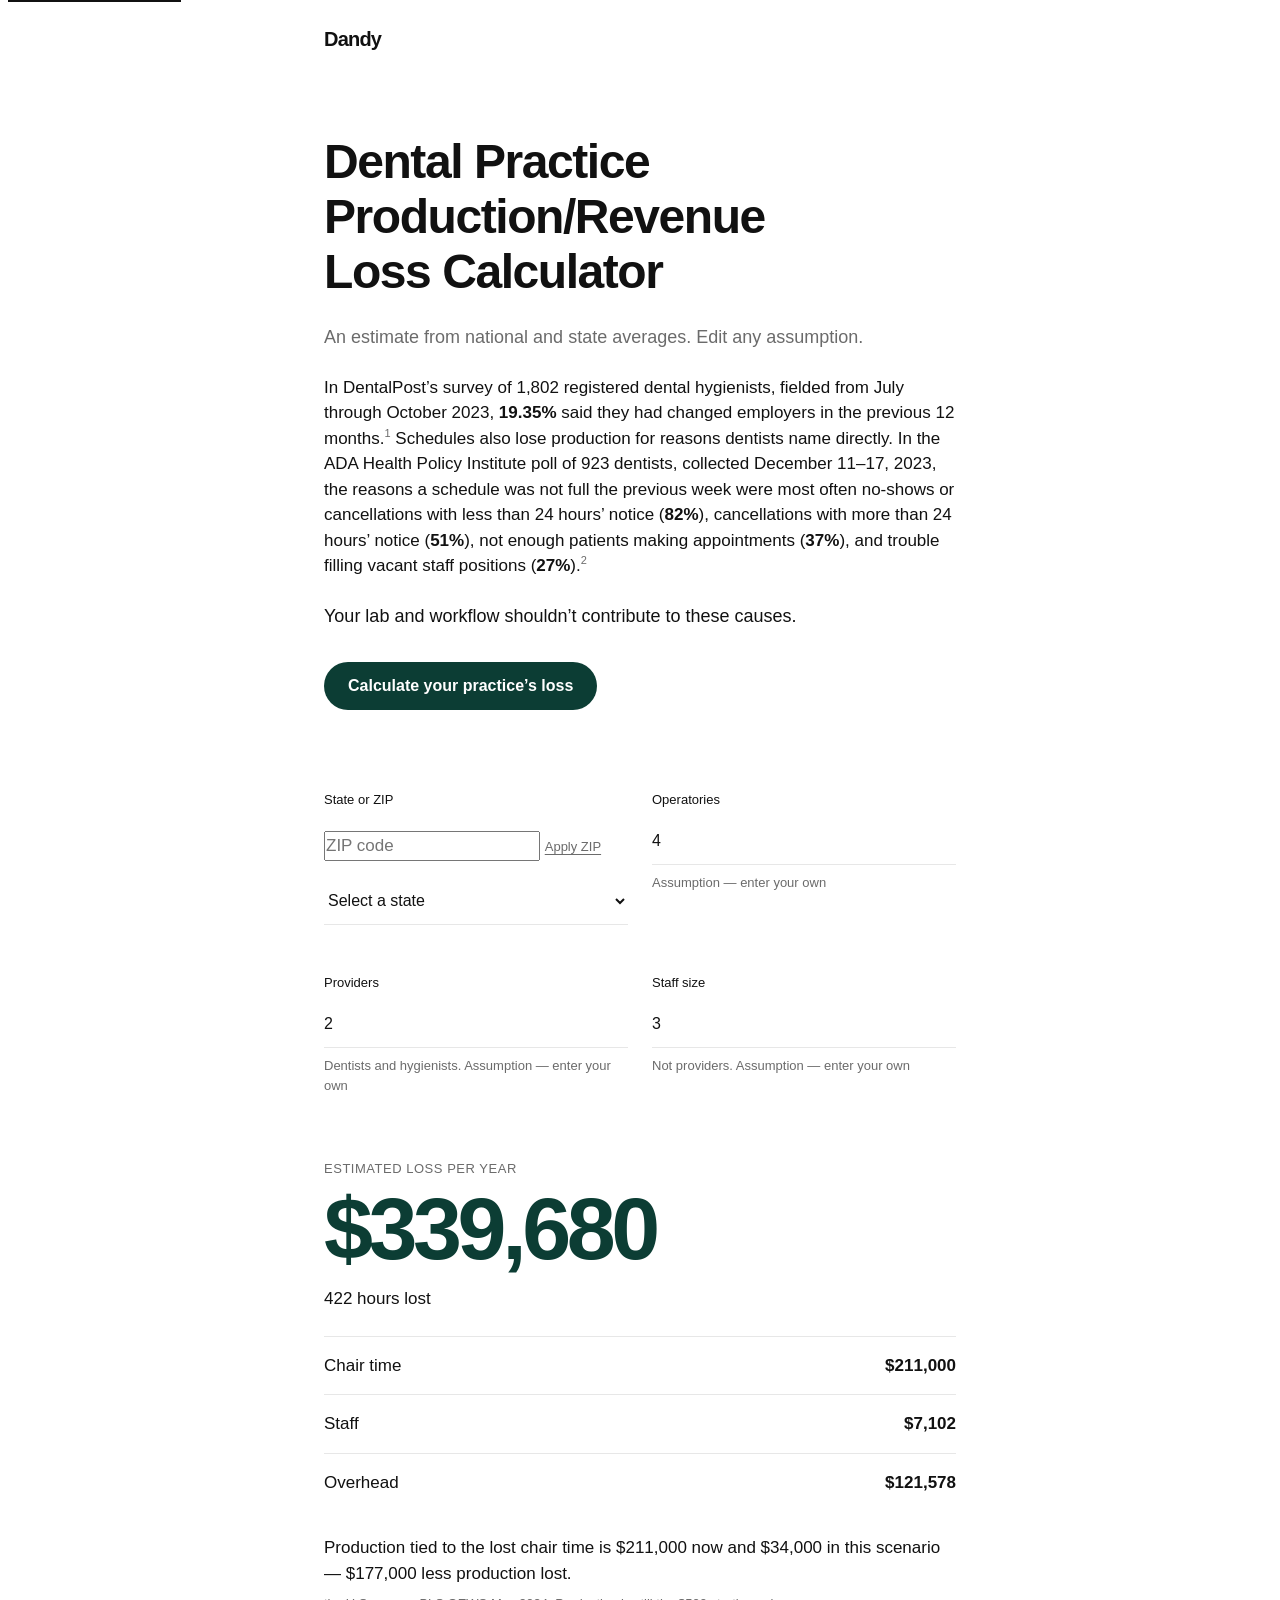
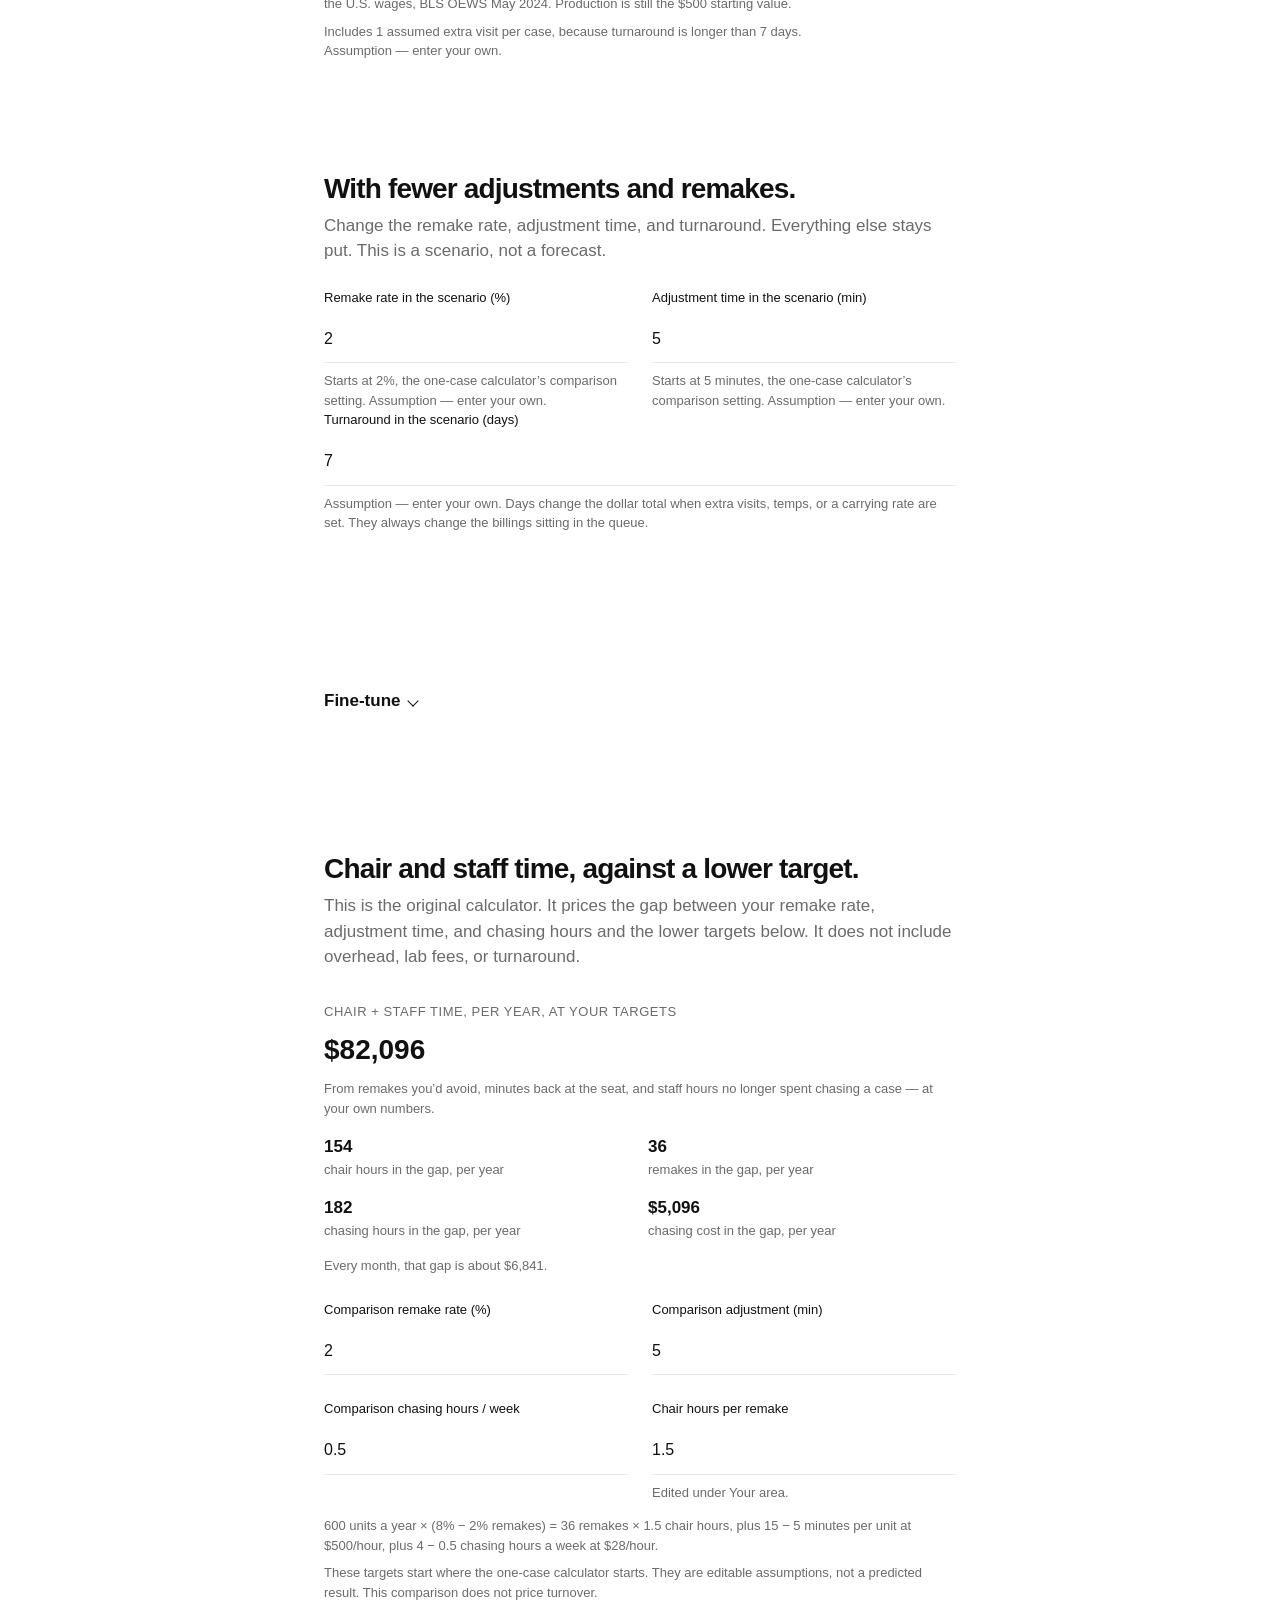
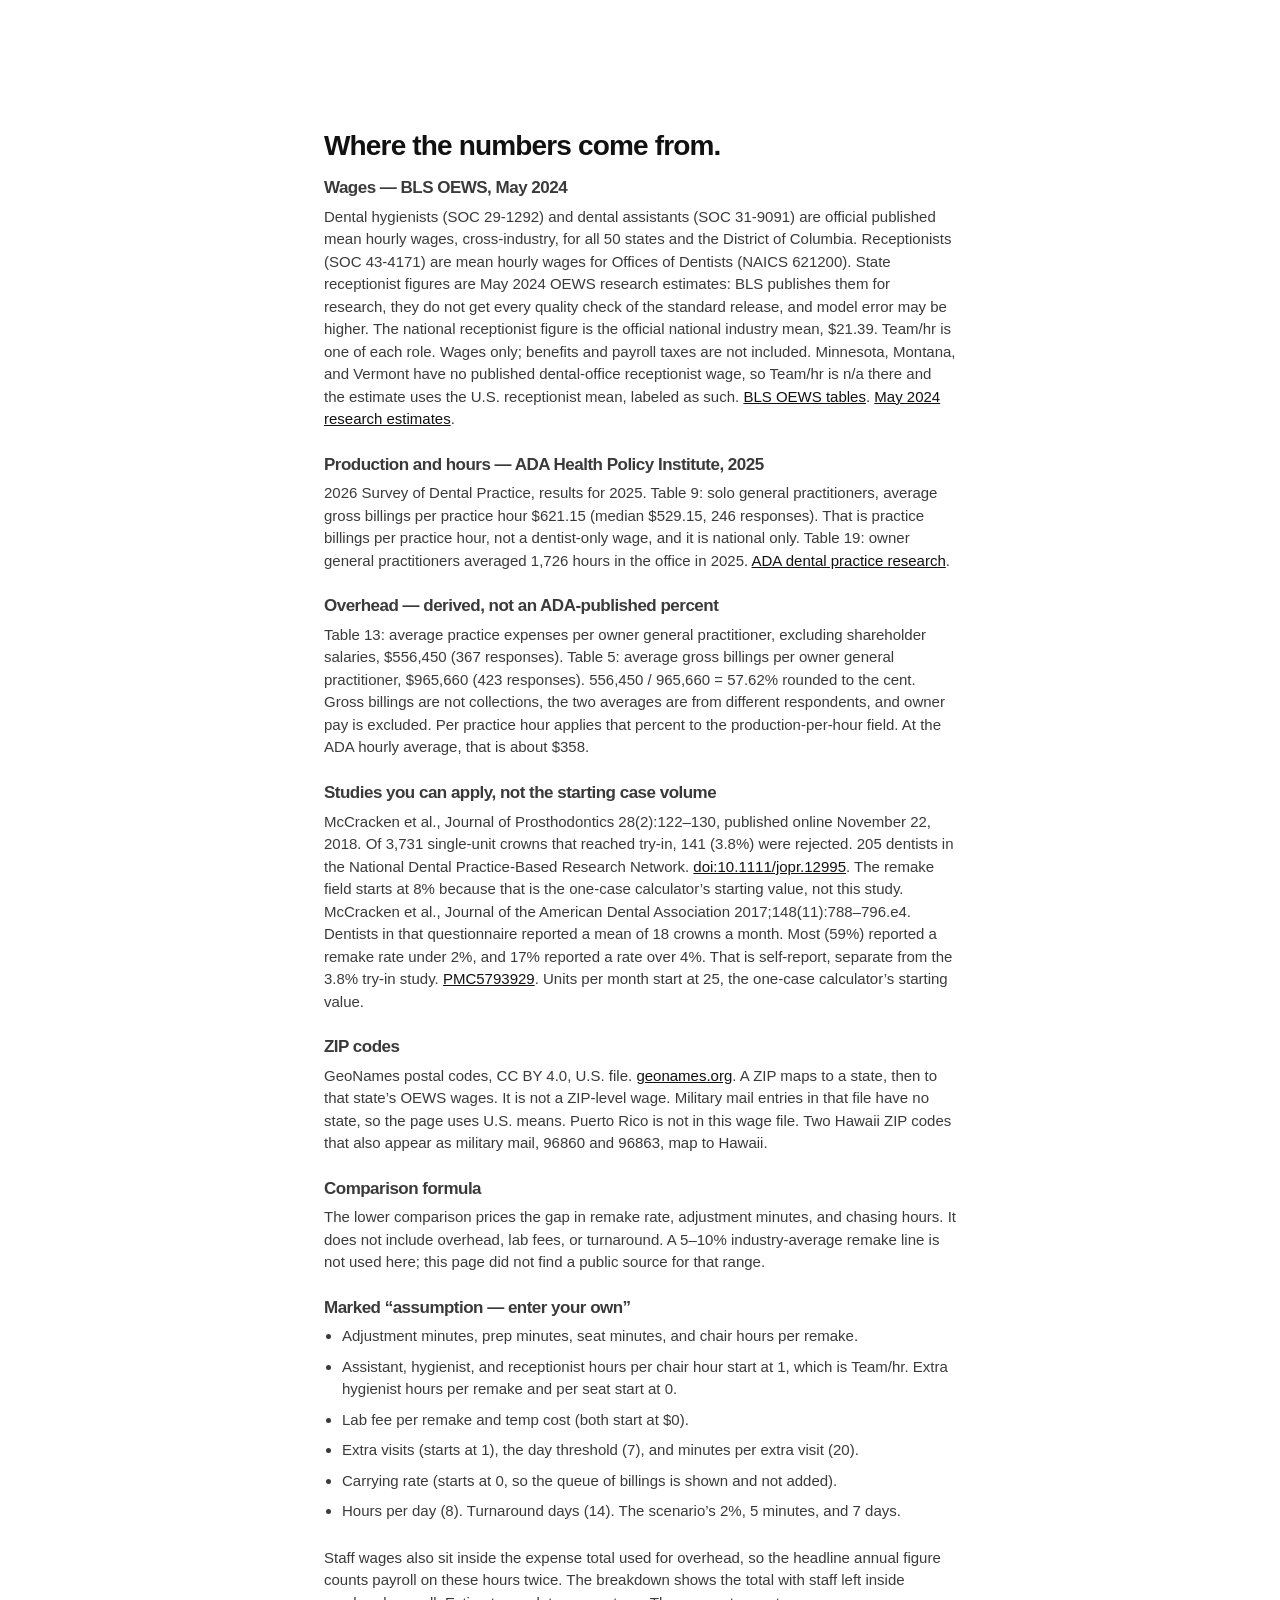
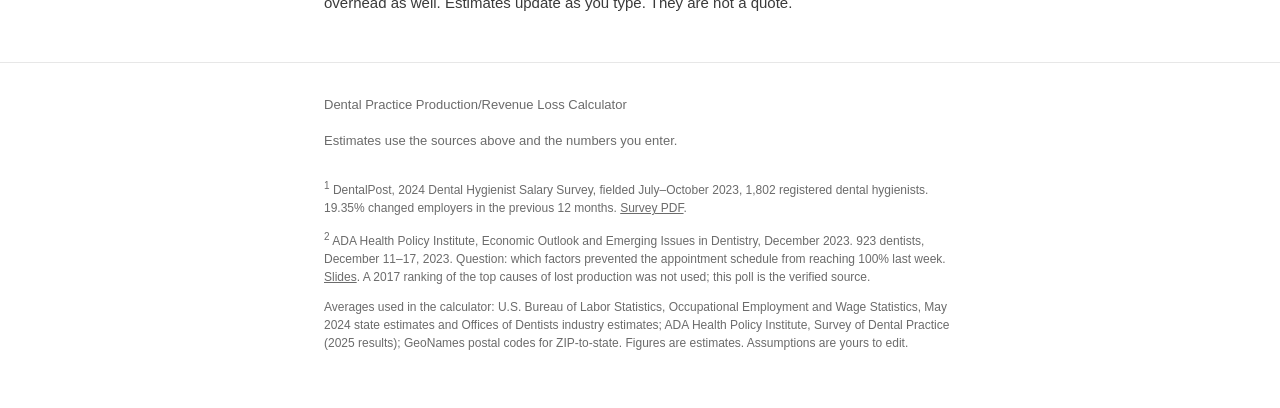
==== index.html @ 105b7270 "Simplify the page to one column and one result number. Keep the intro, sources, wages, and estimate " ====
<!DOCTYPE html>
<html lang="en">
<head>
<meta charset="UTF-8">
<meta name="viewport" content="width=device-width, initial-scale=1.0">
<title>Dental Practice Production/Revenue Loss Calculator</title>
<meta name="description" content="Dental Practice Production/Revenue Loss Calculator. Estimate what adjustments, remakes, staff time, overhead, and lab turnaround cost a practice. Enter a U.S. ZIP for state wages.">
<meta property="og:title" content="Dental Practice Production/Revenue Loss Calculator">
<meta property="og:description" content="Estimate lost production, staff cost, overhead, and lab turnaround from the numbers you enter.">
<meta property="og:type" content="website">
<meta name="twitter:card" content="summary">
<meta name="twitter:title" content="Dental Practice Production/Revenue Loss Calculator">
<meta name="twitter:description" content="Estimate lost production, staff cost, overhead, and lab turnaround from the numbers you enter.">
<link rel="icon" href="favicon.svg" type="image/svg+xml">
<link rel="stylesheet" href="css/styles.css">
</head>
<body>
<a class="skip" href="#result">Skip to the estimate</a>
<header class="nav">
  <div class="wrap">
    <a class="brand wordmark" href="#top">Dandy</a>
  </div>
</header>

<main id="top">
  <section class="hero">
    <div class="wrap intro">
      <h1>Dental Practice Production/Revenue Loss Calculator</h1>
      <p class="subhead">An estimate from national and state averages. Edit any assumption.</p>
      <p>In DentalPost’s survey of 1,802 registered dental hygienists, fielded from July through October 2023, <strong>19.35%</strong> said they had changed employers in the previous 12 months.<sup><a href="#fn1">1</a></sup> Schedules also lose production for reasons dentists name directly. In the ADA Health Policy Institute poll of 923 dentists, collected December 11–17, 2023, the reasons a schedule was not full the previous week were most often no-shows or cancellations with less than 24 hours’ notice (<strong>82%</strong>), cancellations with more than 24 hours’ notice (<strong>51%</strong>), not enough patients making appointments (<strong>37%</strong>), and trouble filling vacant staff positions (<strong>27%</strong>).<sup><a href="#fn2">2</a></sup></p>
      <p class="stand">Your lab and workflow shouldn’t contribute to these causes.</p>
      <a class="btn btn-accent btn-lg" href="#calculator">Calculate your practice’s loss</a>
    </div>
  </section>

  <section id="calculator">
    <div class="wrap">
      <div class="grid4">
        <div class="loc">
          <form id="zipForm" action="#result">
            <label for="zip">State or ZIP</label>
            <input id="zip" name="zip" inputmode="numeric" autocomplete="postal-code" maxlength="10" placeholder="ZIP code" aria-describedby="zipStatus">
            <button type="submit">Apply ZIP</button>
          </form>
          <select id="statePick" aria-label="State">
            <option value="">Select a state</option>
          </select>
          <p class="status" id="zipStatus" role="status"></p>
        </div>
        <div>
          <label for="operatories">Operatories</label>
          <input id="operatories" data-field="operatories" type="number" min="1" max="40" step="1" value="4" inputmode="numeric">
          <p class="hint">Assumption — enter your own</p>
        </div>
        <div>
          <label for="providers">Providers</label>
          <input id="providers" data-field="providers" type="number" min="1" max="40" step="1" value="2" inputmode="numeric">
          <p class="hint">Dentists and hygienists. Assumption — enter your own</p>
        </div>
        <div>
          <label for="staffSize">Staff size</label>
          <input id="staffSize" data-field="staffSize" type="number" min="0" max="80" step="1" value="3" inputmode="numeric">
          <p class="hint">Not providers. Assumption — enter your own</p>
        </div>
      </div>

      <div class="result" id="result" aria-live="polite">
        <div class="lbl">Estimated loss per year</div>
        <div class="big" id="outAnnual">$0</div>
        <p class="hours" id="outCrowns">0 hours lost</p>
        <div class="rows" id="rows"></div>
        <p class="gain" id="outProdGap"></p>
        <p class="quiet" id="outRegion"></p>
        <p class="quiet" id="outVisitNote"></p>
        <p class="quiet" id="outDayLine" hidden></p>
        <p class="quiet" id="outMonthLine" hidden></p>
      </div>
    </div>
  </section>

  <section id="breakdown" hidden>
    <div id="bars"></div>
    <p id="overlapNote"></p>
    <p id="buildFormula"></p>
    <p id="outDiff"></p>
    <p id="nowTotal"></p>
    <p id="scTotal"></p>
    <p id="nowQueue"></p>
    <p id="scQueue"></p>
  </section>

  <section class="band" id="scenario">
    <div class="wrap">
      <div class="section-head">
        <p class="eyebrow">A comparison you set</p>
        <h2>With fewer adjustments and remakes.</h2>
        <p class="lede">Change the remake rate, adjustment time, and turnaround. Everything else stays put. This is a scenario, not a forecast.</p>
      </div>
      <div class="card rv">
        <div class="pair">
          <div>
            <label for="scenarioRemake">Remake rate in the scenario (%)</label>
            <input id="scenarioRemake" data-field="scenarioRemake" type="number" min="0" max="50" step="0.1" value="2" inputmode="decimal">
            <p class="hint">Starts at 2%, the one-case calculator’s comparison setting. Assumption — enter your own.</p>
          </div>
          <div>
            <label for="scenarioAdjust">Adjustment time in the scenario (min)</label>
            <input id="scenarioAdjust" data-field="scenarioAdjust" type="number" min="0" max="60" step="1" value="5" inputmode="numeric">
            <p class="hint">Starts at 5 minutes, the one-case calculator’s comparison setting. Assumption — enter your own.</p>
          </div>
        </div>
        <div>
          <label for="scenarioTurnaround">Turnaround in the scenario (days)</label>
          <input id="scenarioTurnaround" data-field="scenarioTurnaround" type="number" min="0" max="90" step="1" value="7" inputmode="numeric">
          <p class="hint">Assumption — enter your own. Days change the dollar total when extra visits, temps, or a carrying rate are set. They always change the billings sitting in the queue.</p>
        </div>
      </div>
    </div>
  </section>

  <section id="area">
    <div class="wrap">
      <details class="finetune">
        <summary>Fine-tune</summary>
        <div class="field">
          <div class="field-top">
            <div>
              <label for="units">Crown and bridge units per month</label>
              <div class="sub">Starts from operatories and providers. Edit to override. <span class="chip assume">Assumption — enter your own</span></div>
            </div>
            <div class="val"><input id="units" data-field="units" type="number" min="0" max="400" value="50" inputmode="numeric"><span class="unit">/ mo</span></div>
          </div>
        </div>
        <div class="field">
          <div class="field-top">
            <div>
              <label for="unitsPerChair">Units per provider or operatory</label>
              <div class="sub">Used when the monthly units field has not been edited</div>
            </div>
            <div class="val"><input id="unitsPerChair" data-field="unitsPerChair" type="number" min="0" max="80" step="1" value="25" inputmode="numeric"></div>
          </div>
        </div>
        <div class="field">
          <div class="field-top">
            <div>
              <label for="remakePct">Cases that come back as remakes</label>
              <div class="sub">Starts at 8%. <span class="chip assume">Assumption — enter your own</span></div>
            </div>
            <div class="val"><input id="remakePct" data-field="remakePct" type="number" min="0" max="50" step="0.1" value="8" inputmode="decimal"><span class="unit">%</span></div>
          </div>
          <input data-field="remakePct" type="range" min="0" max="25" step="0.1" value="8" aria-label="Remake rate percent">
          <div class="chips">
            <button type="button" class="text-btn" id="useStudyRemake">Use 3.8% from the practice-network study</button>
          </div>
        </div>
        <div class="field">
          <div class="field-top">
            <div>
              <label for="adjustMin">Time adjusting at the seat</label>
              <div class="sub"><span class="chip assume">Assumption — enter your own</span> Minutes per crown, chairside</div>
            </div>
            <div class="val"><input id="adjustMin" data-field="adjustMin" type="number" min="0" max="60" step="1" value="15" inputmode="numeric"><span class="unit">min</span></div>
          </div>
          <input data-field="adjustMin" type="range" min="0" max="45" value="15" aria-label="Adjustment minutes per seat">
        </div>
      <div class="section-head">
        <p class="eyebrow" id="areaEyebrow">Your area</p>
        <h2 id="areaTitle">U.S. averages, ready to edit.</h2>
        <p class="lede">Wages follow the state for your ZIP. Production and overhead are national, because the ADA survey is not published by state. Anything without a public figure is marked assumption.</p>
      </div>
      <div class="area-grid">
        <div class="stack">
          <h3>Production</h3>
          <span class="chip source">ADA HPI, 2025 · national</span>
          <div>
            <label for="productionPerHour">Gross billings per practice hour</label>
            <div class="money-input"><span>$</span><input id="productionPerHour" data-field="productionPerHour" type="number" min="100" max="3000" step="0.01" value="500" inputmode="decimal"></div>
            <input data-field="productionPerHour" type="range" min="100" max="1500" step="1" value="500" aria-label="Production per hour in dollars">
            <p class="hint" id="prodMeta"></p>
            <div class="chips">
              <button type="button" class="text-btn" id="useAdaMean">Use ADA average $621.15</button>
              <button type="button" class="text-btn" id="useAdaMedian">Use ADA median $529.15</button>
              <button type="button" class="text-btn" id="useFiveHundred">Use the $500 starting value</button>
            </div>
          </div>
          <div class="pair">
            <div>
              <label for="hoursPerDay">Hours per day</label>
              <input id="hoursPerDay" data-field="hoursPerDay" type="number" min="1" max="16" step="0.5" value="8" inputmode="decimal">
              <p class="hint"><span class="chip assume">Assumption — enter your own</span></p>
            </div>
            <div>
              <label for="productionPerDay">Production per day</label>
              <div class="money-input"><span>$</span><input id="productionPerDay" data-field="productionPerDay" type="number" min="0" step="1" inputmode="decimal"></div>
              <p class="hint">Hourly figure times hours per day. An estimate.</p>
            </div>
          </div>
          <div>
            <label for="officeHoursYear">Office hours per year</label>
            <input id="officeHoursYear" data-field="officeHoursYear" type="number" min="1" max="4000" step="1" value="1726" inputmode="numeric">
            <p class="hint">ADA: 1,726 hours in the office for owner general practitioners, 2025. Used to spread the annual estimate across office days.</p>
          </div>
        </div>

        <div class="stack">
          <h3>Wages</h3>
          <span class="chip source">BLS OEWS, May 2024</span>
          <p class="hint" id="teamLine"></p>
          <div>
            <label for="hygWage">Dental hygienist, mean hourly wage</label>
            <div class="money-input"><span>$</span><input id="hygWage" data-field="hygWage" type="number" min="0" step="0.01" value="45.14" inputmode="decimal"></div>
            <p class="hint" id="hygMeta">SOC 29-1292. Official cross-industry mean. Not a loaded wage.</p>
          </div>
          <div>
            <label for="daWage">Dental assistant, mean hourly wage</label>
            <div class="money-input"><span>$</span><input id="daWage" data-field="daWage" type="number" min="0" step="0.01" value="23.49" inputmode="decimal"></div>
            <p class="hint" id="daMeta">SOC 31-9091. Official cross-industry mean. Not a loaded wage.</p>
          </div>
          <div>
            <label for="receptionistWage">Receptionist, mean hourly wage</label>
            <div class="money-input"><span>$</span><input id="receptionistWage" data-field="receptionistWage" type="number" min="0" step="0.01" value="21.39" inputmode="decimal"></div>
            <p class="hint" id="recMeta">SOC 43-4171, Offices of Dentists (NAICS 621200). Not a loaded wage.</p>
          </div>
          <div class="pair">
            <div>
              <label for="staffHrs">Staff hours a week chasing cases</label>
              <input id="staffHrs" data-field="staffHrs" type="number" min="0" max="20" step="0.25" value="4" inputmode="decimal">
              <input data-field="staffHrs" type="range" min="0" max="20" step="0.25" value="4" aria-label="Staff hours per week chasing cases">
              <p class="hint">Used in the one-case comparison below, not in the annual loss above.</p>
            </div>
            <div>
              <label for="staffWage">Hourly cost of that chasing time</label>
              <div class="money-input"><span>$</span><input id="staffWage" data-field="staffWage" type="number" min="15" max="75" step="1" value="28" inputmode="decimal"></div>
              <input data-field="staffWage" type="range" min="15" max="75" value="28" aria-label="Chasing wage in dollars">
              <p class="hint">Starts at $28, the one-case calculator’s starting value. Not a BLS wage.</p>
            </div>
          </div>
        </div>

        <div class="stack">
          <h3>Chair time</h3>
          <span class="chip assume">Assumption — enter your own</span>
          <div class="pair">
            <div>
              <label for="prepMin">Prep appointment (minutes)</label>
              <input id="prepMin" data-field="prepMin" type="number" min="0" max="300" step="1" value="60" inputmode="numeric">
            </div>
            <div>
              <label for="seatMin">Seat appointment (minutes)</label>
              <input id="seatMin" data-field="seatMin" type="number" min="0" max="300" step="1" value="30" inputmode="numeric">
            </div>
          </div>
          <div>
            <label for="remakeHours">Chair hours a remake costs</label>
            <input id="remakeHours" data-field="remakeHours" type="number" min="0" max="8" step="0.05" value="1.5" inputmode="decimal">
            <p class="hint" id="remakeHoursHint">60 + 30 minutes is 1.5 hours, the one-case calculator’s starting value. No public U.S. average is loaded.</p>
            <button type="button" class="text-btn" id="usePrepSeat">Use prep + seat</button>
          </div>
          <div>
            <label for="assistantPerChairHour">Assistant hours per chair hour</label>
            <input id="assistantPerChairHour" data-field="assistantPerChairHour" type="number" min="0" max="4" step="0.1" value="1" inputmode="decimal">
            <p class="hint">Assumption — enter your own. Starts at 1.</p>
          </div>
          <div class="pair">
            <div>
              <label for="hygPerChairHour">Hygienist hours per chair hour</label>
              <input id="hygPerChairHour" data-field="hygPerChairHour" type="number" min="0" max="4" step="0.1" value="1" inputmode="decimal">
            </div>
            <div>
              <label for="receptionistPerChairHour">Receptionist hours per chair hour</label>
              <input id="receptionistPerChairHour" data-field="receptionistPerChairHour" type="number" min="0" max="4" step="0.1" value="1" inputmode="decimal">
            </div>
          </div>
          <p class="hint">These three start at 1, so staff cost begins at Team/hr: one hygienist, one assistant, and one receptionist for each chair hour counted. Assumption — enter your own.</p>
          <div class="pair">
            <div>
              <label for="hygHoursPerRemake">Hygienist hours per remake</label>
              <input id="hygHoursPerRemake" data-field="hygHoursPerRemake" type="number" min="0" max="8" step="0.1" value="0" inputmode="decimal">
            </div>
            <div>
              <label for="hygHoursPerSeat">Hygienist hours per seat</label>
              <input id="hygHoursPerSeat" data-field="hygHoursPerSeat" type="number" min="0" max="8" step="0.1" value="0" inputmode="decimal">
            </div>
          </div>
          <p class="hint">Both start at 0. They add hours on top of hygienist hours per chair hour. Assumption — enter your own.</p>
        </div>

        <div class="stack">
          <h3>Overhead, remakes, turnaround</h3>
          <div>
            <label for="overheadPct">Overhead, percent of gross billings</label>
            <input id="overheadPct" data-field="overheadPct" type="number" min="0" max="100" step="0.01" value="57.62" inputmode="decimal">
            <p class="hint" id="overheadMeta"></p>
          </div>
          <div>
            <label for="overheadPerHour">Overhead per practice hour</label>
            <div class="money-input"><span>$</span><input id="overheadPerHour" data-field="overheadPerHour" type="number" min="0" step="0.01" inputmode="decimal"></div>
            <p class="hint">Production per hour times the percent above. Editing this recalculates the percent.</p>
          </div>
          <div>
            <label for="labFee">Lab fee per remake</label>
            <div class="money-input"><span>$</span><input id="labFee" data-field="labFee" type="number" min="0" step="1" value="0" inputmode="decimal"></div>
            <p class="hint"><span class="chip assume">Assumption — enter your own</span> No public U.S. lab-fee average is loaded. Starts at $0.</p>
          </div>
          <div class="pair">
            <div>
              <label for="turnaroundDays">Lab turnaround (days)</label>
              <input id="turnaroundDays" data-field="turnaroundDays" type="number" min="0" max="120" step="1" value="14" inputmode="numeric">
              <p class="hint"><span class="chip assume">Assumption — enter your own</span> Starts at 14 days. Not a measured U.S. average.</p>
            </div>
            <div>
              <label for="tempCost">Temp cost per case</label>
              <div class="money-input"><span>$</span><input id="tempCost" data-field="tempCost" type="number" min="0" step="1" value="0" inputmode="decimal"></div>
              <p class="hint"><span class="chip assume">Assumption — enter your own</span></p>
            </div>
          </div>
          <div class="pair">
            <div>
              <label for="extraVisits">Extra visits per case</label>
              <input id="extraVisits" data-field="extraVisits" type="number" min="0" max="6" step="1" value="1" inputmode="numeric">
              <p class="hint"><span class="chip assume">Assumption — enter your own</span></p>
            </div>
            <div>
              <label for="extraVisitAfterDays">Count those visits after (days)</label>
              <input id="extraVisitAfterDays" data-field="extraVisitAfterDays" type="number" min="0" max="90" step="1" value="7" inputmode="numeric">
              <p class="hint">Visits count only when turnaround is longer than this. Assumption — enter your own.</p>
            </div>
          </div>
          <div class="pair">
            <div>
              <label for="extraVisitMin">Minutes per extra visit</label>
              <input id="extraVisitMin" data-field="extraVisitMin" type="number" min="0" max="180" step="1" value="20" inputmode="numeric">
              <p class="hint"><span class="chip assume">Assumption — enter your own</span></p>
            </div>
            <div>
              <label for="hygHoursPerExtraVisit">Hygienist hours per extra visit</label>
              <input id="hygHoursPerExtraVisit" data-field="hygHoursPerExtraVisit" type="number" min="0" max="8" step="0.1" value="0" inputmode="decimal">
              <p class="hint"><span class="chip assume">Assumption — enter your own</span></p>
            </div>
          </div>
          <div>
            <label for="carryRatePct">Carrying rate on delayed billings (% per year)</label>
            <input id="carryRatePct" data-field="carryRatePct" type="number" min="0" max="40" step="0.1" value="0" inputmode="decimal">
            <p class="hint"><span class="chip assume">Assumption — enter your own</span> Starts at 0, so delayed collections are shown as billings in the queue and are not added to the loss until you set a rate.</p>
          </div>
          <p class="hint"><button type="button" class="text-btn" id="useCrowns18">Use 18 crowns a month, the self-reported study average</button></p>
        </div>
      </div>
      </details>
    </div>
  </section>

  <section class="band" id="comparison">
    <div class="wrap">
      <div class="section-head">
        <p class="eyebrow">Same math as the one-case page</p>
        <h2>Chair and staff time, against a lower target.</h2>
        <p class="lede">This is the original calculator. It prices the gap between your remake rate, adjustment time, and chasing hours and the lower targets below. It does not include overhead, lab fees, or turnaround.</p>
      </div>
      <div class="delta rv">
        <div class="lbl">Chair + staff time, per year, at your targets</div>
        <div class="delta-num" id="deltaDollars">$0</div>
        <p class="hint">From remakes you’d avoid, minutes back at the seat, and staff hours no longer spent chasing a case — at your own numbers.</p>
        <div class="stats night-stats">
          <div class="stat"><b id="deltaHours">0</b><span>chair hours in the gap, per year</span></div>
          <div class="stat"><b id="deltaRemakes">0</b><span>remakes in the gap, per year</span></div>
          <div class="stat"><b id="deltaStaffHours">0</b><span>chasing hours in the gap, per year</span></div>
          <div class="stat"><b id="deltaStaffCost">$0</b><span>chasing cost in the gap, per year</span></div>
        </div>
        <p class="hint" style="margin-top:16px" id="deltaMonth"></p>
        <div class="assume-grid">
          <div>
            <label for="targetRemakePct">Comparison remake rate (%)</label>
            <input id="targetRemakePct" data-field="targetRemakePct" type="number" min="0" max="20" step="0.1" value="2">
          </div>
          <div>
            <label for="targetAdjustMin">Comparison adjustment (min)</label>
            <input id="targetAdjustMin" data-field="targetAdjustMin" type="number" min="0" max="30" step="1" value="5">
          </div>
          <div>
            <label for="targetStaffHrs">Comparison chasing hours / week</label>
            <input id="targetStaffHrs" data-field="targetStaffHrs" type="number" min="0" max="10" step="0.25" value="0.5">
          </div>
          <div>
            <label>Chair hours per remake</label>
            <input id="remakeHoursEcho" type="text" readonly value="1.5" aria-readonly="true">
            <p class="hint">Edited under Your area.</p>
          </div>
        </div>
        <p class="hint" id="deltaFormula" style="margin-top:14px"></p>
        <p class="hint">These targets start where the one-case calculator starts. They are editable assumptions, not a predicted result. This comparison does not price turnover.</p>
      </div>
    </div>
  </section>

  <section class="band" id="sources">
    <div class="wrap">
      <div class="section-head">
        <p class="eyebrow">Sources and assumptions</p>
        <h2>Where the numbers come from.</h2>
      </div>
      <div class="sources">
        <div>
          <h3>Wages — BLS OEWS, May 2024</h3>
          <p>Dental hygienists (SOC 29-1292) and dental assistants (SOC 31-9091) are official published mean hourly wages, cross-industry, for all 50 states and the District of Columbia. Receptionists (SOC 43-4171) are mean hourly wages for Offices of Dentists (NAICS 621200). State receptionist figures are May 2024 OEWS research estimates: BLS publishes them for research, they do not get every quality check of the standard release, and model error may be higher. The national receptionist figure is the official national industry mean, $21.39. Team/hr is one of each role. Wages only; benefits and payroll taxes are not included. Minnesota, Montana, and Vermont have no published dental-office receptionist wage, so Team/hr is n/a there and the estimate uses the U.S. receptionist mean, labeled as such. <a href="https://www.bls.gov/oes/tables.htm">BLS OEWS tables</a>. <a href="https://www.bls.gov/oes/oes_research_2024.htm">May 2024 research estimates</a>.</p>
        </div>
        <div>
          <h3>Production and hours — ADA Health Policy Institute, 2025</h3>
          <p>2026 Survey of Dental Practice, results for 2025. Table 9: solo general practitioners, average gross billings per practice hour $621.15 (median $529.15, 246 responses). That is practice billings per practice hour, not a dentist-only wage, and it is national only. Table 19: owner general practitioners averaged 1,726 hours in the office in 2025. <a href="https://www.ada.org/resources/research/health-policy-institute/dental-practice-research">ADA dental practice research</a>.</p>
        </div>
        <div>
          <h3>Overhead — derived, not an ADA-published percent</h3>
          <p>Table 13: average practice expenses per owner general practitioner, excluding shareholder salaries, $556,450 (367 responses). Table 5: average gross billings per owner general practitioner, $965,660 (423 responses). 556,450 / 965,660 = 57.62% rounded to the cent. Gross billings are not collections, the two averages are from different respondents, and owner pay is excluded. Per practice hour applies that percent to the production-per-hour field. At the ADA hourly average, that is about $358.</p>
        </div>
        <div>
          <h3>Studies you can apply, not the starting case volume</h3>
          <p>McCracken et al., Journal of Prosthodontics 28(2):122–130, published online November 22, 2018. Of 3,731 single-unit crowns that reached try-in, 141 (3.8%) were rejected. 205 dentists in the National Dental Practice-Based Research Network. <a href="https://doi.org/10.1111/jopr.12995">doi:10.1111/jopr.12995</a>. The remake field starts at 8% because that is the one-case calculator’s starting value, not this study.</p>
          <p>McCracken et al., Journal of the American Dental Association 2017;148(11):788–796.e4. Dentists in that questionnaire reported a mean of 18 crowns a month. Most (59%) reported a remake rate under 2%, and 17% reported a rate over 4%. That is self-report, separate from the 3.8% try-in study. <a href="https://pmc.ncbi.nlm.nih.gov/articles/PMC5793929/">PMC5793929</a>. Units per month start at 25, the one-case calculator’s starting value.</p>
        </div>
        <div>
          <h3>ZIP codes</h3>
          <p>GeoNames postal codes, CC BY 4.0, U.S. file. <a href="https://www.geonames.org/">geonames.org</a>. A ZIP maps to a state, then to that state’s OEWS wages. It is not a ZIP-level wage. Military mail entries in that file have no state, so the page uses U.S. means. Puerto Rico is not in this wage file. Two Hawaii ZIP codes that also appear as military mail, 96860 and 96863, map to Hawaii.</p>
        </div>
        <div>
          <h3>Comparison formula</h3>
          <p>The lower comparison prices the gap in remake rate, adjustment minutes, and chasing hours. It does not include overhead, lab fees, or turnaround. A 5–10% industry-average remake line is not used here; this page did not find a public source for that range.</p>
        </div>
        <div>
          <h3>Marked “assumption — enter your own”</h3>
          <ul>
            <li>Adjustment minutes, prep minutes, seat minutes, and chair hours per remake.</li>
            <li>Assistant, hygienist, and receptionist hours per chair hour start at 1, which is Team/hr. Extra hygienist hours per remake and per seat start at 0.</li>
            <li>Lab fee per remake and temp cost (both start at $0).</li>
            <li>Extra visits (starts at 1), the day threshold (7), and minutes per extra visit (20).</li>
            <li>Carrying rate (starts at 0, so the queue of billings is shown and not added).</li>
            <li>Hours per day (8). Turnaround days (14). The scenario’s 2%, 5 minutes, and 7 days.</li>
          </ul>
        </div>
        <p>Staff wages also sit inside the expense total used for overhead, so the headline annual figure counts payroll on these hours twice. The breakdown shows the total with staff left inside overhead as well. Estimates update as you type. They are not a quote.</p>
      </div>
    </div>
  </section>
</main>

<footer>
  <div class="wrap foot">
    <div>Dental Practice Production/Revenue Loss Calculator</div>
    <div>Estimates use the sources above and the numbers you enter.</div>
  </div>
  <p class="footnote">
    <span id="fn1"><sup>1</sup> DentalPost, 2024 Dental Hygienist Salary Survey, fielded July–October 2023, 1,802 registered dental hygienists. 19.35% changed employers in the previous 12 months. <a href="https://www.dental-post.com/hubfs/salarysurvey2024/ss2024-dentalhygienist.pdf">Survey PDF</a>.</span>
    <span id="fn2"><sup>2</sup> ADA Health Policy Institute, Economic Outlook and Emerging Issues in Dentistry, December 2023. 923 dentists, December 11–17, 2023. Question: which factors prevented the appointment schedule from reaching 100% last week. <a href="https://www.ada.org/-/media/project/ada-organization/ada/ada-org/files/resources/research/hpi/dec2023_hpi_economic_outlook_dentistry_slides.pdf">Slides</a>. A 2017 ranking of the top causes of lost production was not used; this poll is the verified source.</span>
    <span>Averages used in the calculator: U.S. Bureau of Labor Statistics, Occupational Employment and Wage Statistics, May 2024 state estimates and Offices of Dentists industry estimates; ADA Health Policy Institute, Survey of Dental Practice (2025 results); GeoNames postal codes for ZIP-to-state. Figures are estimates. Assumptions are yours to edit.</span>
  </p>
</footer>

<noscript><p class="wrap">This estimate needs JavaScript. The page is still a single file you can open locally once JavaScript is available.</p></noscript>
<script src="js/data.js"></script>
<script src="js/zips.js"></script>
<script src="js/model.js"></script>
<script src="js/app.js"></script>
</body>
</html>
---- css/styles.css ----
:root {
  --ink: #111;
  --muted: #6b6b6b;
  --hair: #e7e7e7;
  --bg: #fff;
  --accent: #0c3d34;
  --font: -apple-system, BlinkMacSystemFont, "SF Pro Display", "SF Pro Text", "Inter", "Helvetica Neue", Helvetica, Arial, sans-serif;
  --max: 680px;
  --ease: cubic-bezier(.22, .61, .36, 1);
}

* { box-sizing: border-box; margin: 0; padding: 0; }
html { scroll-behavior: smooth; -webkit-text-size-adjust: 100%; }
body {
  background: var(--bg);
  color: var(--ink);
  font-family: var(--font);
  font-size: 17px;
  font-weight: 400;
  line-height: 1.5;
  -webkit-font-smoothing: antialiased;
}
a { color: inherit; }
button, input, select { font: inherit; color: inherit; }
button { background: none; border: 0; cursor: pointer; }
:focus-visible { outline: 2px solid var(--accent); outline-offset: 3px; }
.skip {
  position: absolute; left: 8px; top: -40px; background: var(--ink); color: #fff; padding: 8px 12px;
}
.skip:focus { top: 8px; }

.wrap { max-width: var(--max); margin: 0 auto; padding: 0 24px; }
h1, h2, h3, strong, b, .wordmark, .big, .btn, summary, .break-row .nums b, .delta-num {
  font-weight: 600;
}
h1, h2, h3 { letter-spacing: -.03em; line-height: 1.15; text-wrap: balance; }
h1 { font-size: clamp(36px, 6vw, 48px); margin-top: 24px; }
h2 { font-size: 28px; margin-top: 8px; }
h3 { font-size: 17px; }

.nav { padding: 24px 0 8px; }
.wordmark { font-size: 20px; letter-spacing: -.04em; text-decoration: none; }

.hero { padding: 48px 0 16px; }
.subhead { margin-top: 16px; color: var(--muted); font-size: 18px; line-height: 1.5; }
.intro p { margin-top: 24px; }
.intro sup { font-size: 11px; line-height: 0; }
.intro sup a { text-decoration: none; color: var(--muted); }
.stand { font-size: 18px; line-height: 1.5; }
.intro .btn { margin-top: 32px; }

.btn {
  display: inline-flex; align-items: center; justify-content: center;
  min-height: 48px; padding: 0 24px; border-radius: 999px;
  background: var(--accent); color: #fff; text-decoration: none; font-size: 16px;
  transition: opacity .2s var(--ease);
}
.btn:hover { opacity: .88; }

#calculator { padding: 64px 0 32px; scroll-margin-top: 24px; }
.grid4 {
  display: grid;
  grid-template-columns: 1fr 1fr;
  gap: 24px 24px;
}
@media (max-width: 640px) { .grid4 { grid-template-columns: 1fr; } }
.grid4 label, .stack label, .field label, .assume-grid label, #scenario label, .loc label {
  display: block; font-size: 13px; margin-bottom: 8px;
}
.hint, .quiet, .status { color: var(--muted); font-size: 13px; line-height: 1.5; margin-top: 8px; }
.status { min-height: 1.2em; }
.zip-row, .loc form { display: block; }
#zipForm button {
  margin-top: 8px; min-height: 44px; padding: 0; color: var(--muted);
  text-decoration: underline; text-underline-offset: 3px; font-size: 13px;
}
#statePick { margin-top: 8px; }

input[type="number"], input[type="text"], input[type="email"], select {
  width: 100%; height: 48px; border: 0; border-bottom: 1px solid var(--hair);
  border-radius: 0; background: transparent; padding: 0; font-size: 16px;
  transition: border-color .2s var(--ease);
}
input:focus, select:focus { outline: none; border-bottom-color: var(--ink); }
select { cursor: pointer; }

.result { margin-top: 64px; }
.lbl { font-size: 13px; color: var(--muted); letter-spacing: .04em; text-transform: uppercase; }
.big {
  margin-top: 8px; font-size: clamp(64px, 14vw, 88px); letter-spacing: -.05em;
  line-height: .95; color: var(--accent); font-variant-numeric: tabular-nums;
}
.hours { margin-top: 16px; font-size: 17px; }
.rows { margin-top: 24px; }
.break-row {
  display: grid; grid-template-columns: 1fr auto; gap: 16px;
  align-items: baseline; padding: 16px 0; border-top: 1px solid var(--hair);
}
.break-row .name { font-size: 17px; }
.break-row .nums { text-align: right; font-variant-numeric: tabular-nums; }
.break-row .nums b { font-size: 17px; }
.gain { margin-top: 24px; font-size: 17px; line-height: 1.5; }
.quiet { max-width: 40em; }

.finetune { margin-top: 48px; }
.finetune summary {
  cursor: pointer; list-style: none; min-height: 48px; display: flex; align-items: center;
  font-size: 17px;
}
.finetune summary::-webkit-details-marker { display: none; }
.finetune summary::after { content: ""; margin-left: 8px; border-right: 1px solid var(--ink); border-bottom: 1px solid var(--ink); width: 7px; height: 7px; transform: rotate(45deg); }
.finetune[open] summary::after { transform: rotate(-135deg); margin-top: 6px; }

section { padding: 48px 0; }
.band { background: transparent; }
.section-head { margin: 32px 0 16px; }
.lede, .section-head .lede { color: var(--muted); margin-top: 8px; font-size: 17px; }
.eyebrow { display: none; }

.field { padding: 16px 0; border-top: 1px solid var(--hair); }
.field-top { display: flex; justify-content: space-between; gap: 16px; align-items: flex-end; }
.field .sub { color: var(--muted); font-size: 13px; margin-top: 4px; }
.val { display: inline-flex; align-items: baseline; gap: 4px; font-variant-numeric: tabular-nums; }
.val input { width: 7ch; height: 44px; text-align: right; border-bottom-color: transparent; }
.val input:focus { border-bottom-color: var(--ink); }
.unit { color: var(--muted); font-size: 13px; }
input[type=range] { -webkit-appearance: none; appearance: none; width: 100%; height: 32px; background: transparent; margin-top: 8px; }
input[type=range]::-webkit-slider-runnable-track { height: 1px; background: var(--hair); }
input[type=range]::-moz-range-track { height: 1px; background: var(--hair); border: 0; }
input[type=range]::-webkit-slider-thumb { -webkit-appearance: none; width: 16px; height: 16px; border-radius: 50%; background: #fff; border: 1px solid var(--ink); margin-top: -8px; }
input[type=range]::-moz-range-thumb { width: 16px; height: 16px; border-radius: 50%; background: #fff; border: 1px solid var(--ink); }

.area-grid, .pair, .assume-grid, .compare { display: grid; gap: 24px; margin-top: 24px; }
.pair, .assume-grid { grid-template-columns: 1fr 1fr; }
@media (max-width: 640px) { .pair, .assume-grid { grid-template-columns: 1fr; } }
.stack { display: grid; gap: 16px; margin-top: 32px; }
.stack h3 { color: var(--muted); font-size: 13px; letter-spacing: .04em; text-transform: uppercase; }
.money-input { display: flex; align-items: center; gap: 4px; border-bottom: 1px solid var(--hair); height: 48px; }
.money-input span { color: var(--muted); }
.money-input input { border: 0; height: 44px; }
.chips { display: flex; flex-wrap: wrap; gap: 8px 16px; }
.text-btn, .chip { background: none; color: var(--muted); font-size: 13px; padding: 8px 0; min-height: 44px; }
.text-btn { text-decoration: underline; text-underline-offset: 3px; cursor: pointer; }
.delta { margin-top: 32px; }
.delta-num { font-size: 28px; margin: 8px 0; font-variant-numeric: tabular-nums; }
.stats { display: grid; grid-template-columns: 1fr 1fr; gap: 16px; margin-top: 16px; }
.stat span { display: block; color: var(--muted); font-size: 13px; }

.sources { margin-top: 16px; display: grid; gap: 24px; font-size: 15px; color: #3a3a3a; }
.sources a { color: var(--ink); }
.sources ul { padding-left: 18px; display: grid; gap: 8px; }
.sources h3 { margin-bottom: 8px; }

footer { padding: 32px 0 8px; color: var(--muted); font-size: 13px; border-top: 1px solid var(--hair); }
.foot { display: flex; justify-content: space-between; gap: 16px; flex-wrap: wrap; }
.footnote { max-width: var(--max); margin: 0 auto; padding: 16px 24px 48px; font-size: 12px; line-height: 1.5; color: var(--muted); }
.footnote span { display: block; margin-top: 12px; }
.footnote a { color: var(--muted); }

input[type=number]::-webkit-outer-spin-button,
input[type=number]::-webkit-inner-spin-button { -webkit-appearance: none; margin: 0; }
input[type=number] { -moz-appearance: textfield; appearance: textfield; }

@media (prefers-reduced-motion: reduce) {
  html { scroll-behavior: auto; }
  .btn { transition: none; }
}
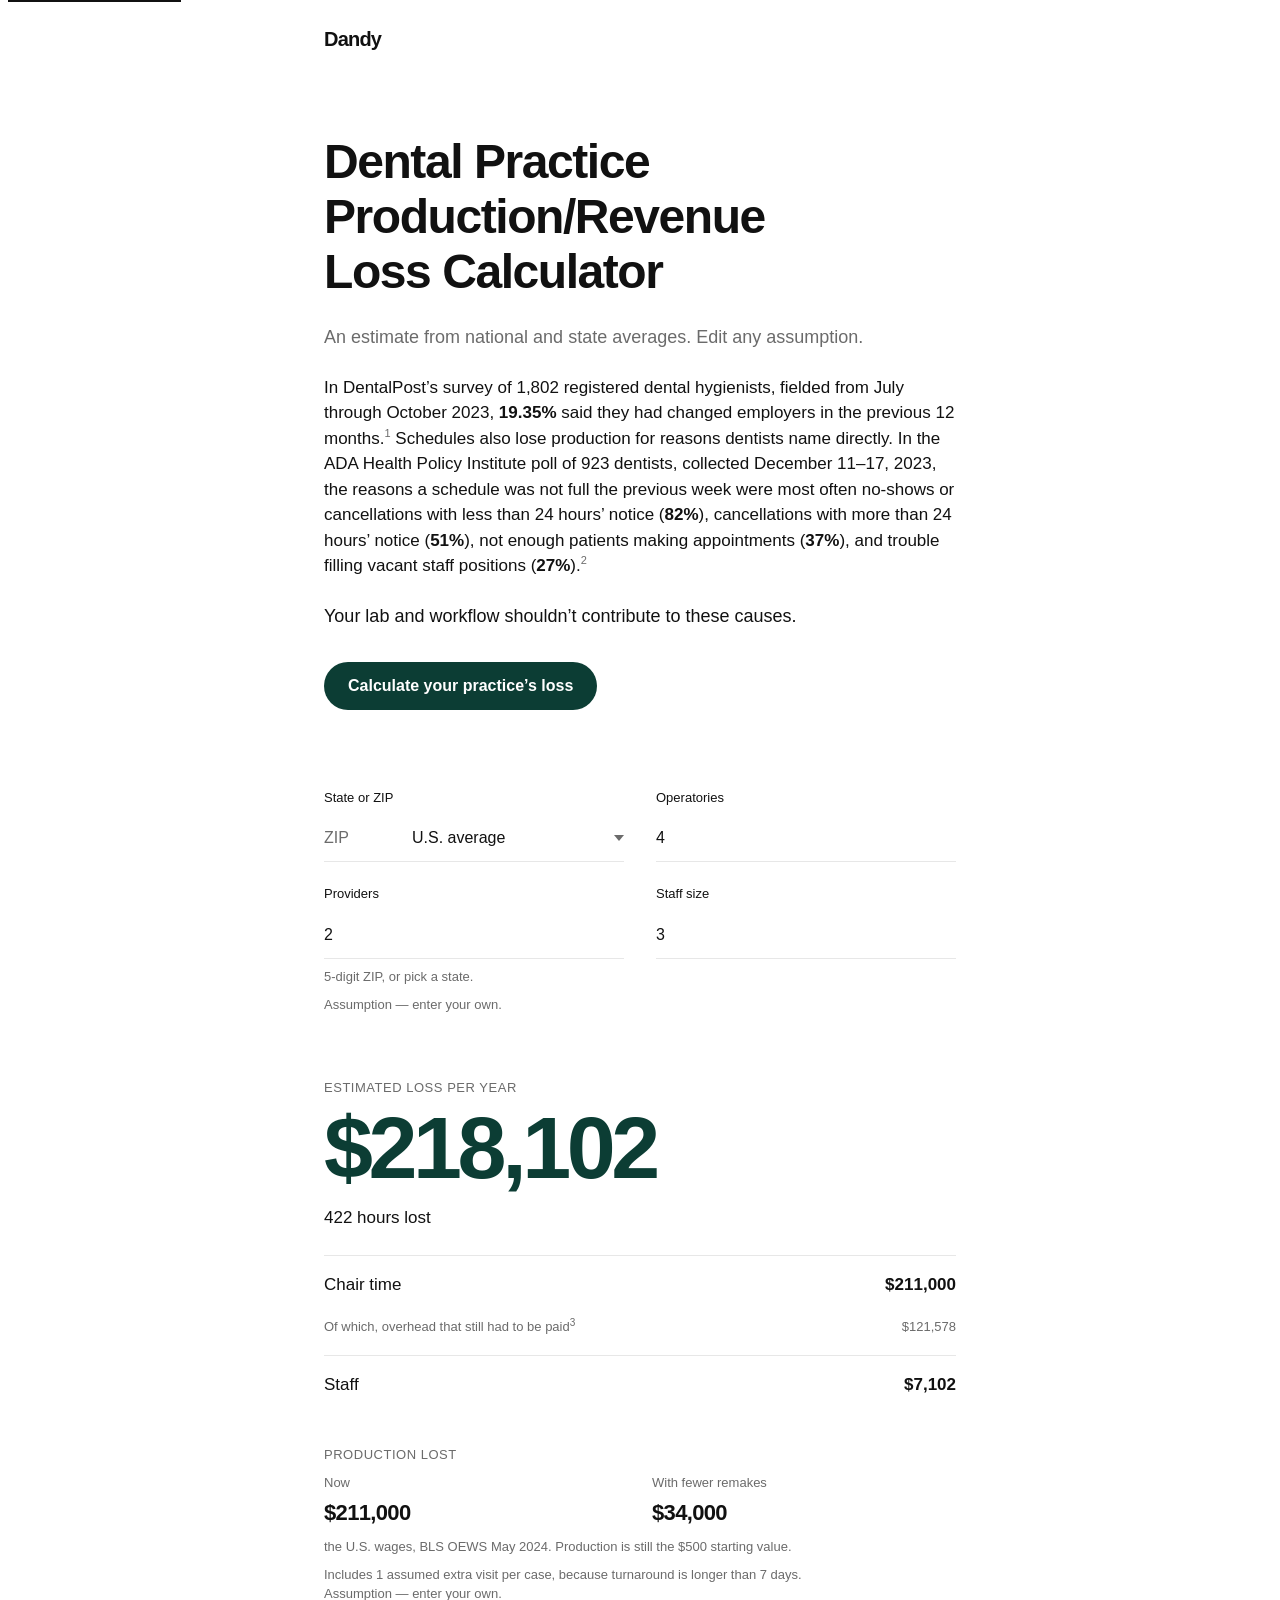
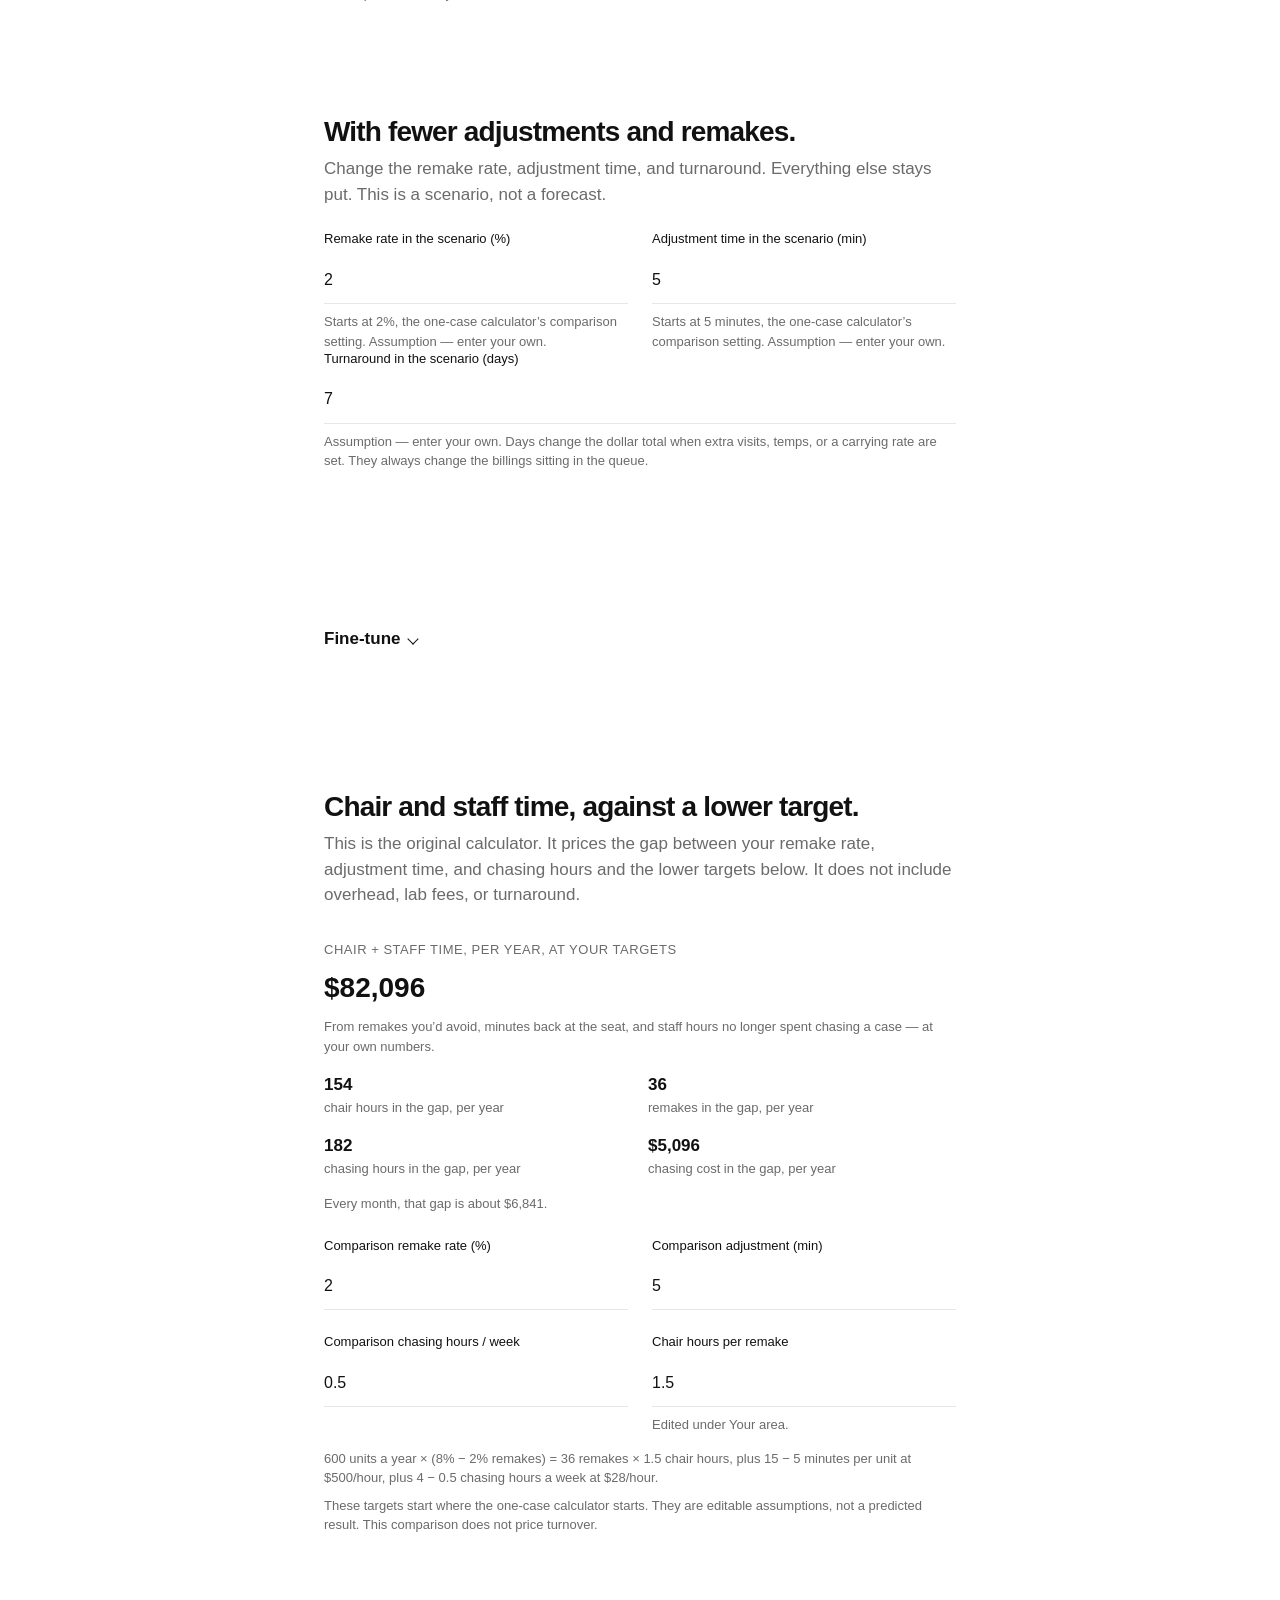
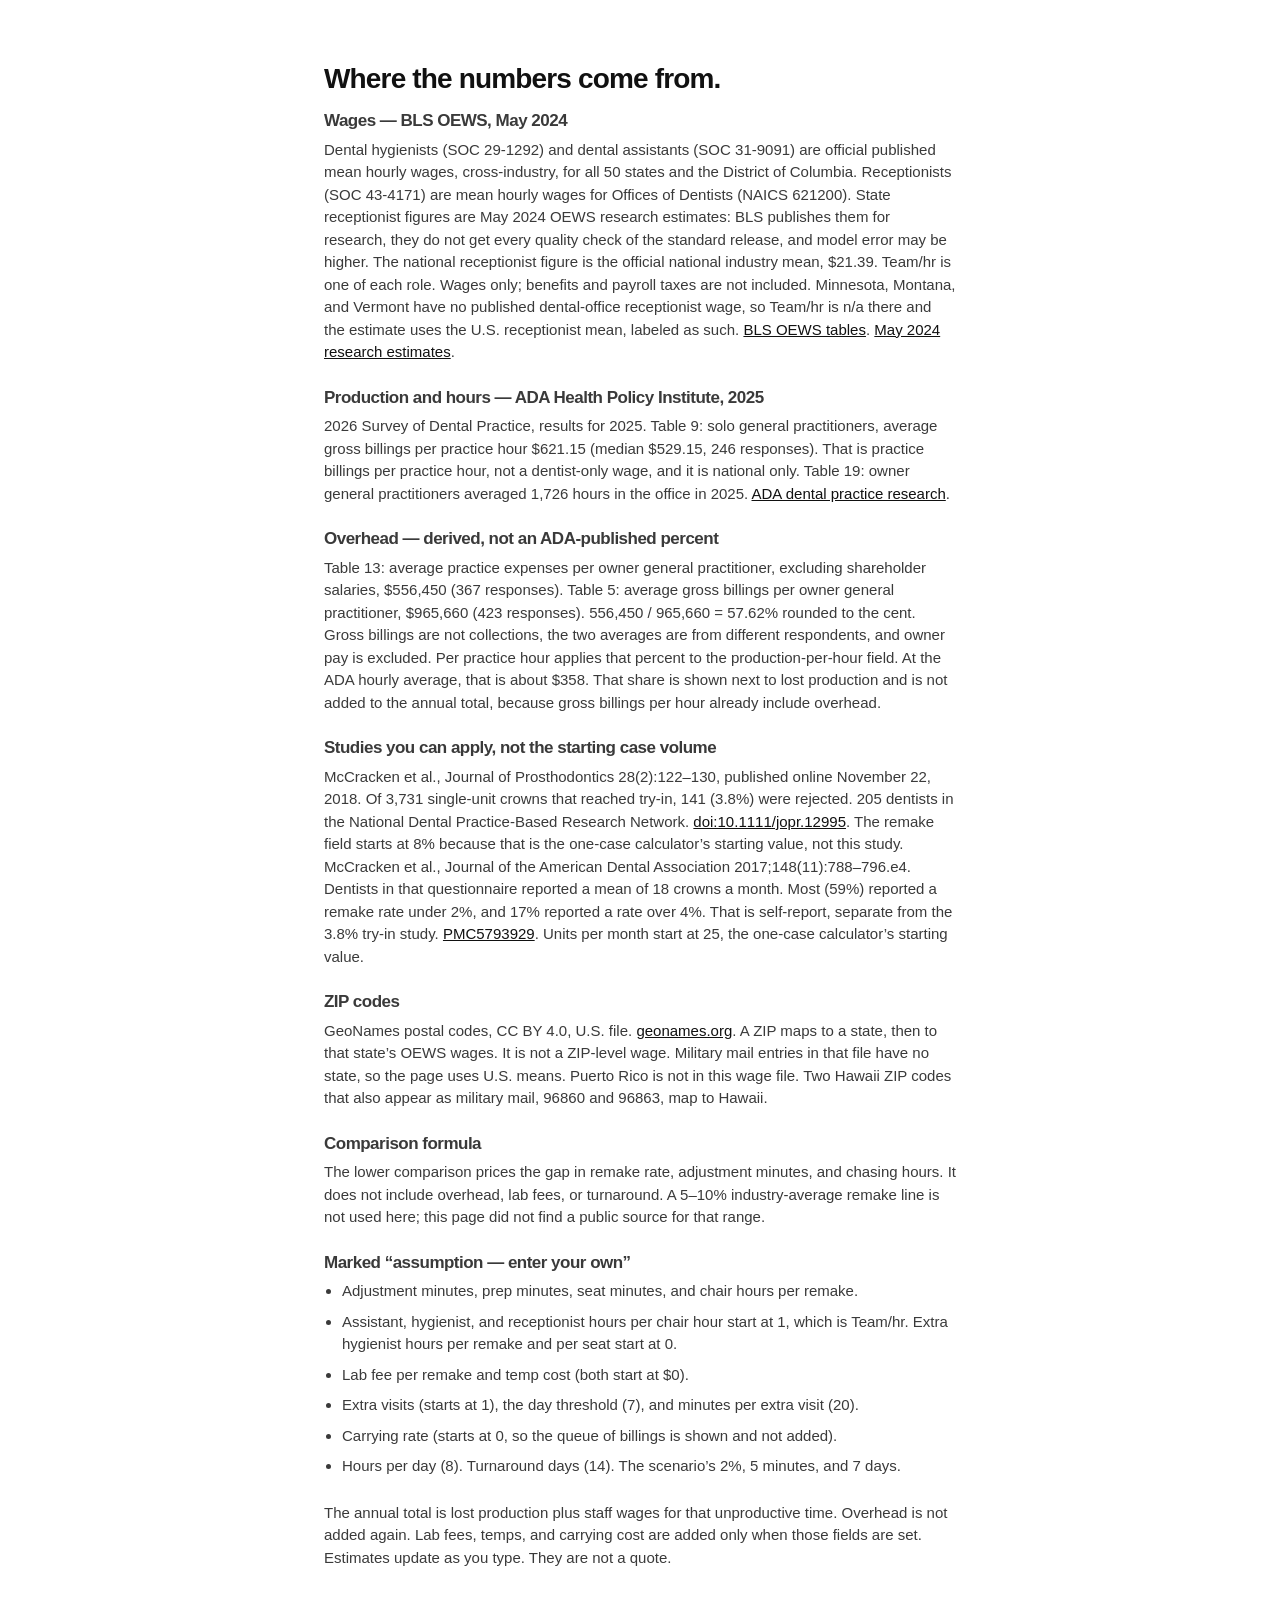
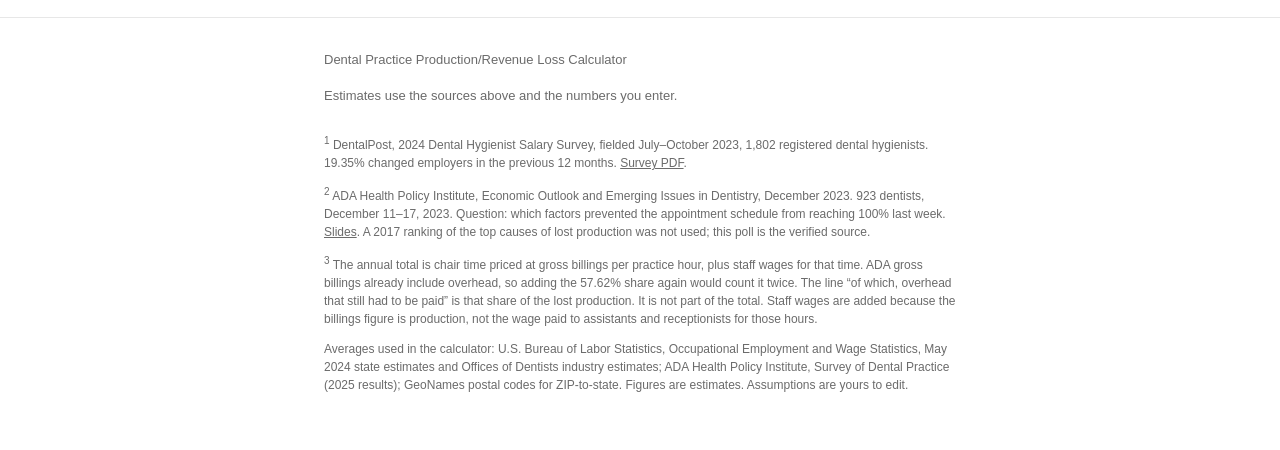
==== commit e580186c: "Align the location field and stop adding overhead twice. One underline control takes a ZIP or a stat" ====
--- a/index.html
+++ b/index.html
@@ -36,40 +36,47 @@
   <section id="calculator">
     <div class="wrap">
       <div class="grid4">
-        <div class="loc">
-          <form id="zipForm" action="#result">
-            <label for="zip">State or ZIP</label>
-            <input id="zip" name="zip" inputmode="numeric" autocomplete="postal-code" maxlength="10" placeholder="ZIP code" aria-describedby="zipStatus">
-            <button type="submit">Apply ZIP</button>
-          </form>
-          <select id="statePick" aria-label="State">
-            <option value="">Select a state</option>
-          </select>
-          <p class="status" id="zipStatus" role="status"></p>
+        <div>
+          <label for="zip">State or ZIP</label>
+          <div class="combo">
+            <input id="zip" name="zip" inputmode="numeric" autocomplete="postal-code" maxlength="5" placeholder="ZIP" aria-describedby="zipStatus">
+            <select id="statePick" aria-label="State"></select>
+          </div>
         </div>
         <div>
           <label for="operatories">Operatories</label>
           <input id="operatories" data-field="operatories" type="number" min="1" max="40" step="1" value="4" inputmode="numeric">
-          <p class="hint">Assumption — enter your own</p>
         </div>
         <div>
           <label for="providers">Providers</label>
           <input id="providers" data-field="providers" type="number" min="1" max="40" step="1" value="2" inputmode="numeric">
-          <p class="hint">Dentists and hygienists. Assumption — enter your own</p>
         </div>
         <div>
           <label for="staffSize">Staff size</label>
           <input id="staffSize" data-field="staffSize" type="number" min="0" max="80" step="1" value="3" inputmode="numeric">
-          <p class="hint">Not providers. Assumption — enter your own</p>
-        </div>
-      </div>
+        </div>
+      </div>
+      <p class="status" id="zipStatus" role="status">5-digit ZIP, or pick a state.</p>
+      <p class="hint">Assumption — enter your own.</p>
 
       <div class="result" id="result" aria-live="polite">
         <div class="lbl">Estimated loss per year</div>
         <div class="big" id="outAnnual">$0</div>
         <p class="hours" id="outCrowns">0 hours lost</p>
         <div class="rows" id="rows"></div>
-        <p class="gain" id="outProdGap"></p>
+        <div class="gain" id="outProdGap">
+          <p class="lbl">Production lost</p>
+          <div class="gain-cols">
+            <div>
+              <span>Now</span>
+              <b id="nowProd">$0</b>
+            </div>
+            <div>
+              <span>With fewer remakes</span>
+              <b id="scProd">$0</b>
+            </div>
+          </div>
+        </div>
         <p class="quiet" id="outRegion"></p>
         <p class="quiet" id="outVisitNote"></p>
         <p class="quiet" id="outDayLine" hidden></p>
@@ -410,7 +417,7 @@
         </div>
         <div>
           <h3>Overhead — derived, not an ADA-published percent</h3>
-          <p>Table 13: average practice expenses per owner general practitioner, excluding shareholder salaries, $556,450 (367 responses). Table 5: average gross billings per owner general practitioner, $965,660 (423 responses). 556,450 / 965,660 = 57.62% rounded to the cent. Gross billings are not collections, the two averages are from different respondents, and owner pay is excluded. Per practice hour applies that percent to the production-per-hour field. At the ADA hourly average, that is about $358.</p>
+          <p>Table 13: average practice expenses per owner general practitioner, excluding shareholder salaries, $556,450 (367 responses). Table 5: average gross billings per owner general practitioner, $965,660 (423 responses). 556,450 / 965,660 = 57.62% rounded to the cent. Gross billings are not collections, the two averages are from different respondents, and owner pay is excluded. Per practice hour applies that percent to the production-per-hour field. At the ADA hourly average, that is about $358. That share is shown next to lost production and is not added to the annual total, because gross billings per hour already include overhead.</p>
         </div>
         <div>
           <h3>Studies you can apply, not the starting case volume</h3>
@@ -436,7 +443,7 @@
             <li>Hours per day (8). Turnaround days (14). The scenario’s 2%, 5 minutes, and 7 days.</li>
           </ul>
         </div>
-        <p>Staff wages also sit inside the expense total used for overhead, so the headline annual figure counts payroll on these hours twice. The breakdown shows the total with staff left inside overhead as well. Estimates update as you type. They are not a quote.</p>
+        <p>The annual total is lost production plus staff wages for that unproductive time. Overhead is not added again. Lab fees, temps, and carrying cost are added only when those fields are set. Estimates update as you type. They are not a quote.</p>
       </div>
     </div>
   </section>
@@ -450,6 +457,7 @@
   <p class="footnote">
     <span id="fn1"><sup>1</sup> DentalPost, 2024 Dental Hygienist Salary Survey, fielded July–October 2023, 1,802 registered dental hygienists. 19.35% changed employers in the previous 12 months. <a href="https://www.dental-post.com/hubfs/salarysurvey2024/ss2024-dentalhygienist.pdf">Survey PDF</a>.</span>
     <span id="fn2"><sup>2</sup> ADA Health Policy Institute, Economic Outlook and Emerging Issues in Dentistry, December 2023. 923 dentists, December 11–17, 2023. Question: which factors prevented the appointment schedule from reaching 100% last week. <a href="https://www.ada.org/-/media/project/ada-organization/ada/ada-org/files/resources/research/hpi/dec2023_hpi_economic_outlook_dentistry_slides.pdf">Slides</a>. A 2017 ranking of the top causes of lost production was not used; this poll is the verified source.</span>
+    <span id="fn3"><sup>3</sup> The annual total is chair time priced at gross billings per practice hour, plus staff wages for that time. ADA gross billings already include overhead, so adding the 57.62% share again would count it twice. The line “of which, overhead that still had to be paid” is that share of the lost production. It is not part of the total. Staff wages are added because the billings figure is production, not the wage paid to assistants and receptionists for those hours.</span>
     <span>Averages used in the calculator: U.S. Bureau of Labor Statistics, Occupational Employment and Wage Statistics, May 2024 state estimates and Offices of Dentists industry estimates; ADA Health Policy Institute, Survey of Dental Practice (2025 results); GeoNames postal codes for ZIP-to-state. Figures are estimates. Assumptions are yours to edit.</span>
   </p>
 </footer>
--- a/css/styles.css
+++ b/css/styles.css
@@ -61,27 +61,46 @@
 .grid4 {
   display: grid;
   grid-template-columns: 1fr 1fr;
-  gap: 24px 24px;
+  gap: 24px 32px;
+  align-items: end;
 }
 @media (max-width: 640px) { .grid4 { grid-template-columns: 1fr; } }
-.grid4 label, .stack label, .field label, .assume-grid label, #scenario label, .loc label {
-  display: block; font-size: 13px; margin-bottom: 8px;
+.grid4 > div { min-width: 0; }
+.grid4 label, .stack label, .field label, .assume-grid label, #scenario label {
+  display: block; font-size: 13px; line-height: 1.3; margin-bottom: 8px;
 }
 .hint, .quiet, .status { color: var(--muted); font-size: 13px; line-height: 1.5; margin-top: 8px; }
 .status { min-height: 1.2em; }
-.zip-row, .loc form { display: block; }
-#zipForm button {
-  margin-top: 8px; min-height: 44px; padding: 0; color: var(--muted);
-  text-decoration: underline; text-underline-offset: 3px; font-size: 13px;
+
+.combo {
+  display: grid;
+  grid-template-columns: 5.5rem minmax(0, 1fr);
+  align-items: center;
+  height: 48px;
+  border-bottom: 1px solid var(--hair);
 }
-#statePick { margin-top: 8px; }
+.combo:focus-within { border-bottom-color: var(--ink); }
+.combo input, .combo select {
+  width: 100%; height: 48px; border: 0; background: transparent; padding: 0;
+  min-width: 0;
+}
+.combo input::placeholder { color: var(--muted); }
+.combo select {
+  cursor: pointer;
+  appearance: none;
+  -webkit-appearance: none;
+  padding-right: 16px;
+  background: url("data:image/svg+xml;utf8,<svg xmlns='http://www.w3.org/2000/svg' width='10' height='6' viewBox='0 0 10 6'><path d='M0 0l5 6 5-6z' fill='%236b6b6b'/></svg>") no-repeat right center;
+}
 
 input[type="number"], input[type="text"], input[type="email"], select {
   width: 100%; height: 48px; border: 0; border-bottom: 1px solid var(--hair);
   border-radius: 0; background: transparent; padding: 0; font-size: 16px;
   transition: border-color .2s var(--ease);
 }
+.combo input, .combo select { border-bottom: 0; font-size: 16px; }
 input:focus, select:focus { outline: none; border-bottom-color: var(--ink); }
+.combo input:focus, .combo select:focus { border-bottom-color: transparent; }
 select { cursor: pointer; }
 
 .result { margin-top: 64px; }
@@ -99,7 +118,15 @@
 .break-row .name { font-size: 17px; }
 .break-row .nums { text-align: right; font-variant-numeric: tabular-nums; }
 .break-row .nums b { font-size: 17px; }
-.gain { margin-top: 24px; font-size: 17px; line-height: 1.5; }
+.break-row.info { border-top: 0; padding-top: 0; }
+.break-row.info .name, .break-row.info .nums b { color: var(--muted); font-size: 13px; font-weight: 400; }
+.break-row.info sup { font-size: 10px; }
+.break-row.info sup a { color: var(--muted); text-decoration: none; }
+.gain { margin-top: 32px; }
+.gain .lbl { margin-bottom: 8px; }
+.gain-cols { display: grid; grid-template-columns: 1fr 1fr; gap: 24px; }
+.gain-cols span { display: block; color: var(--muted); font-size: 13px; margin-bottom: 4px; }
+.gain-cols b { font-size: 22px; font-variant-numeric: tabular-nums; letter-spacing: -.03em; }
 .quiet { max-width: 40em; }
 
 .finetune { margin-top: 48px; }
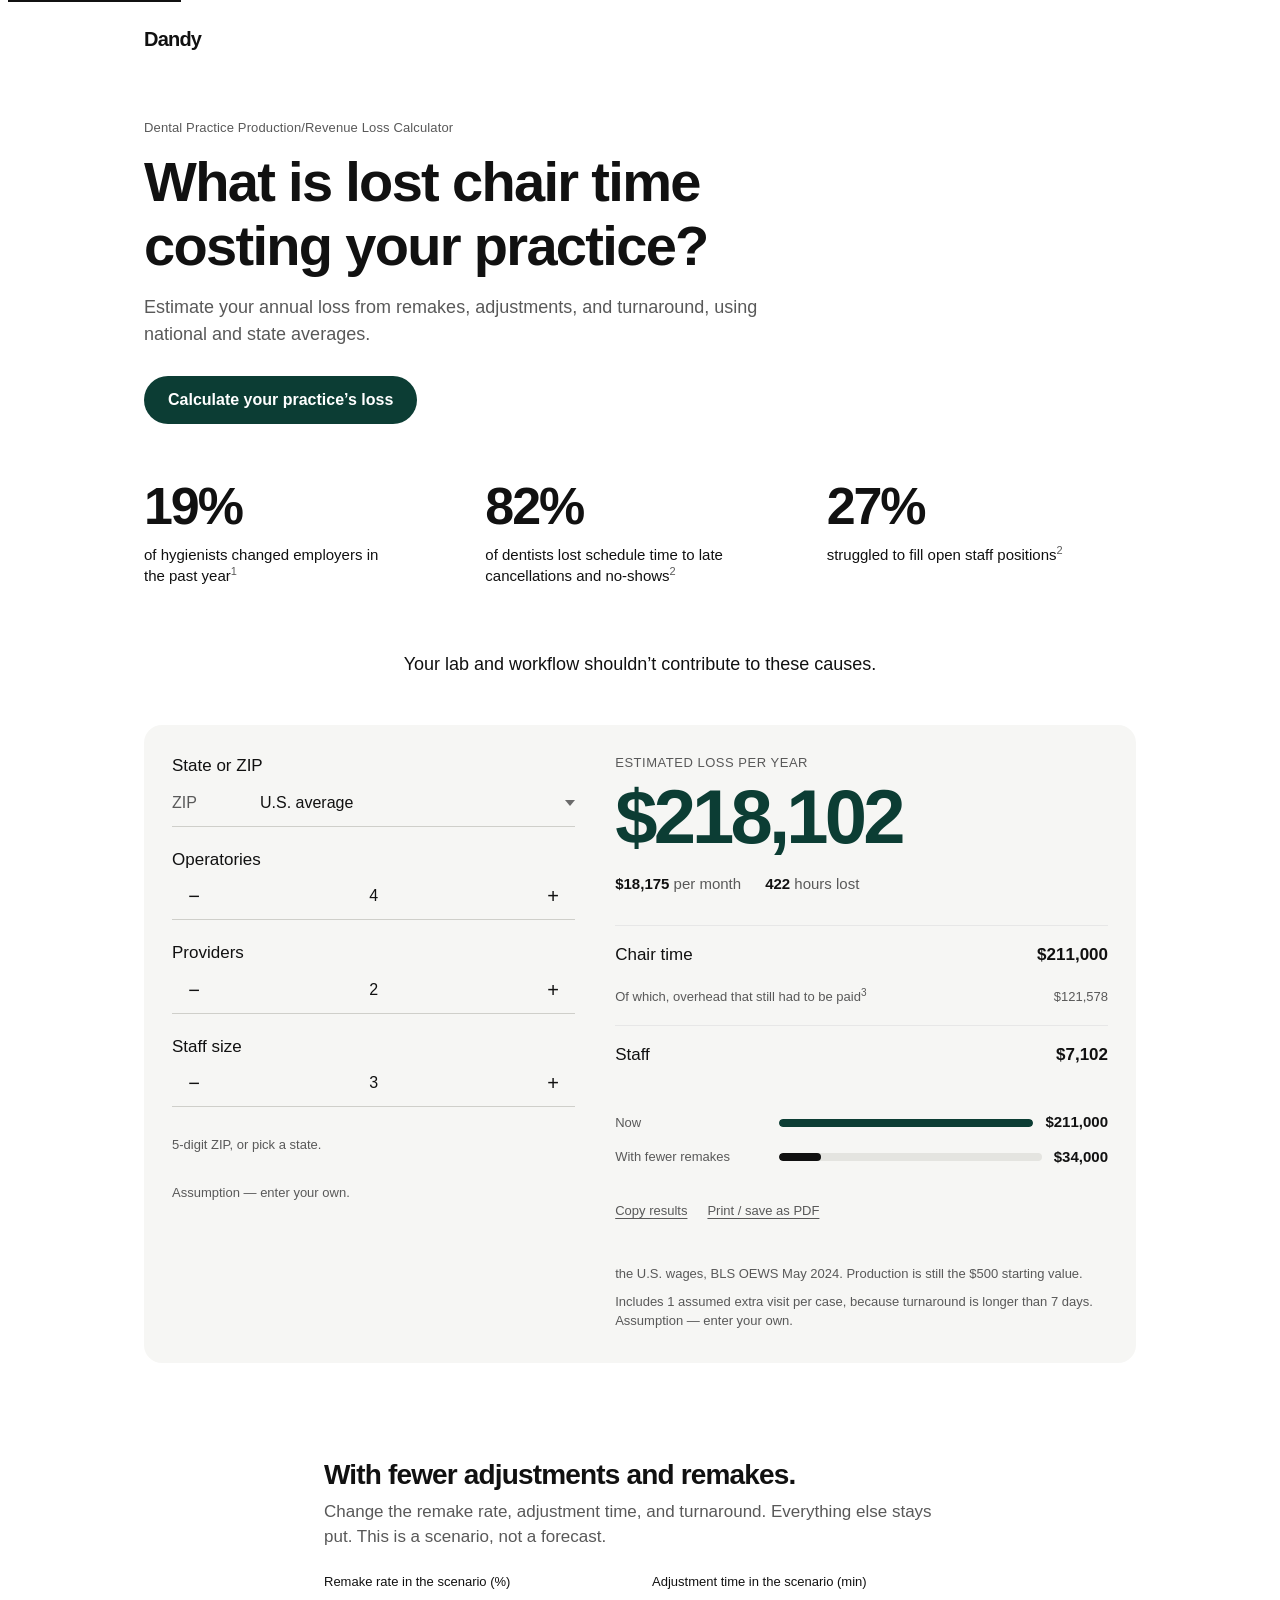
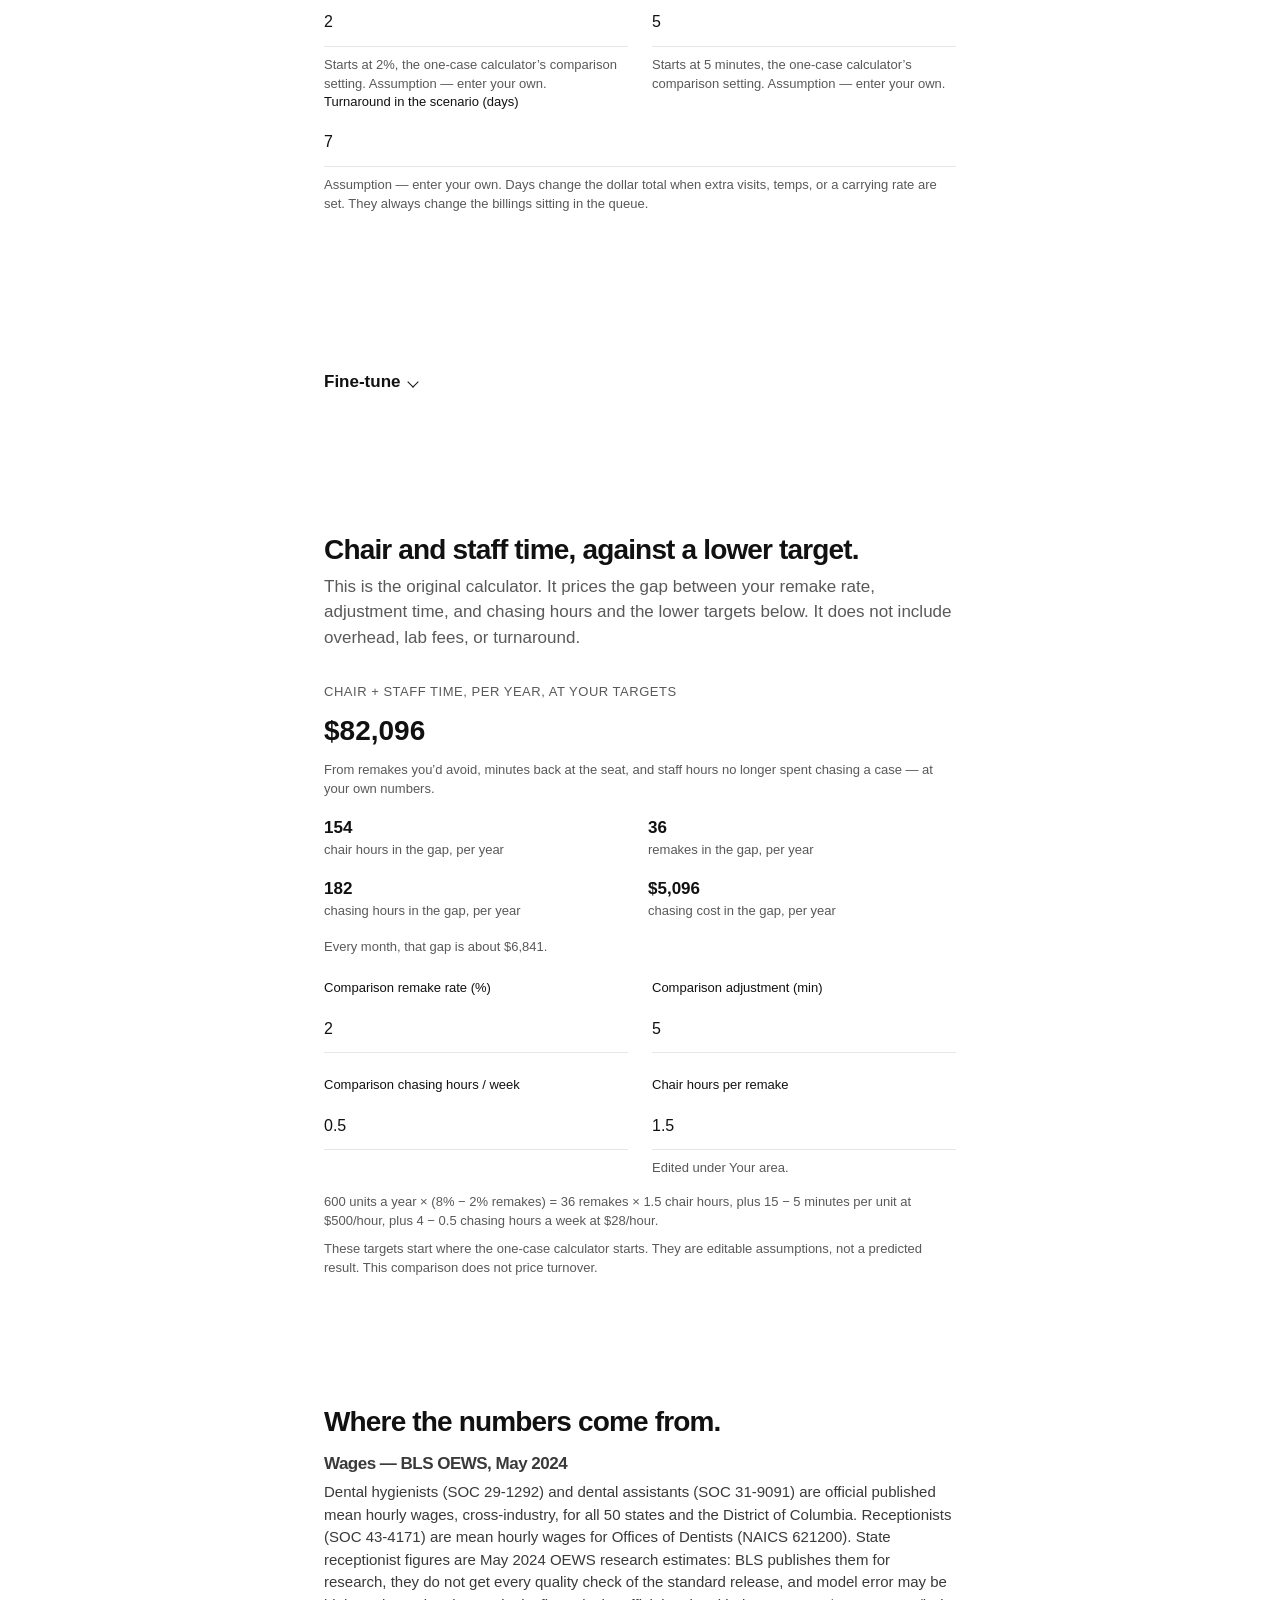
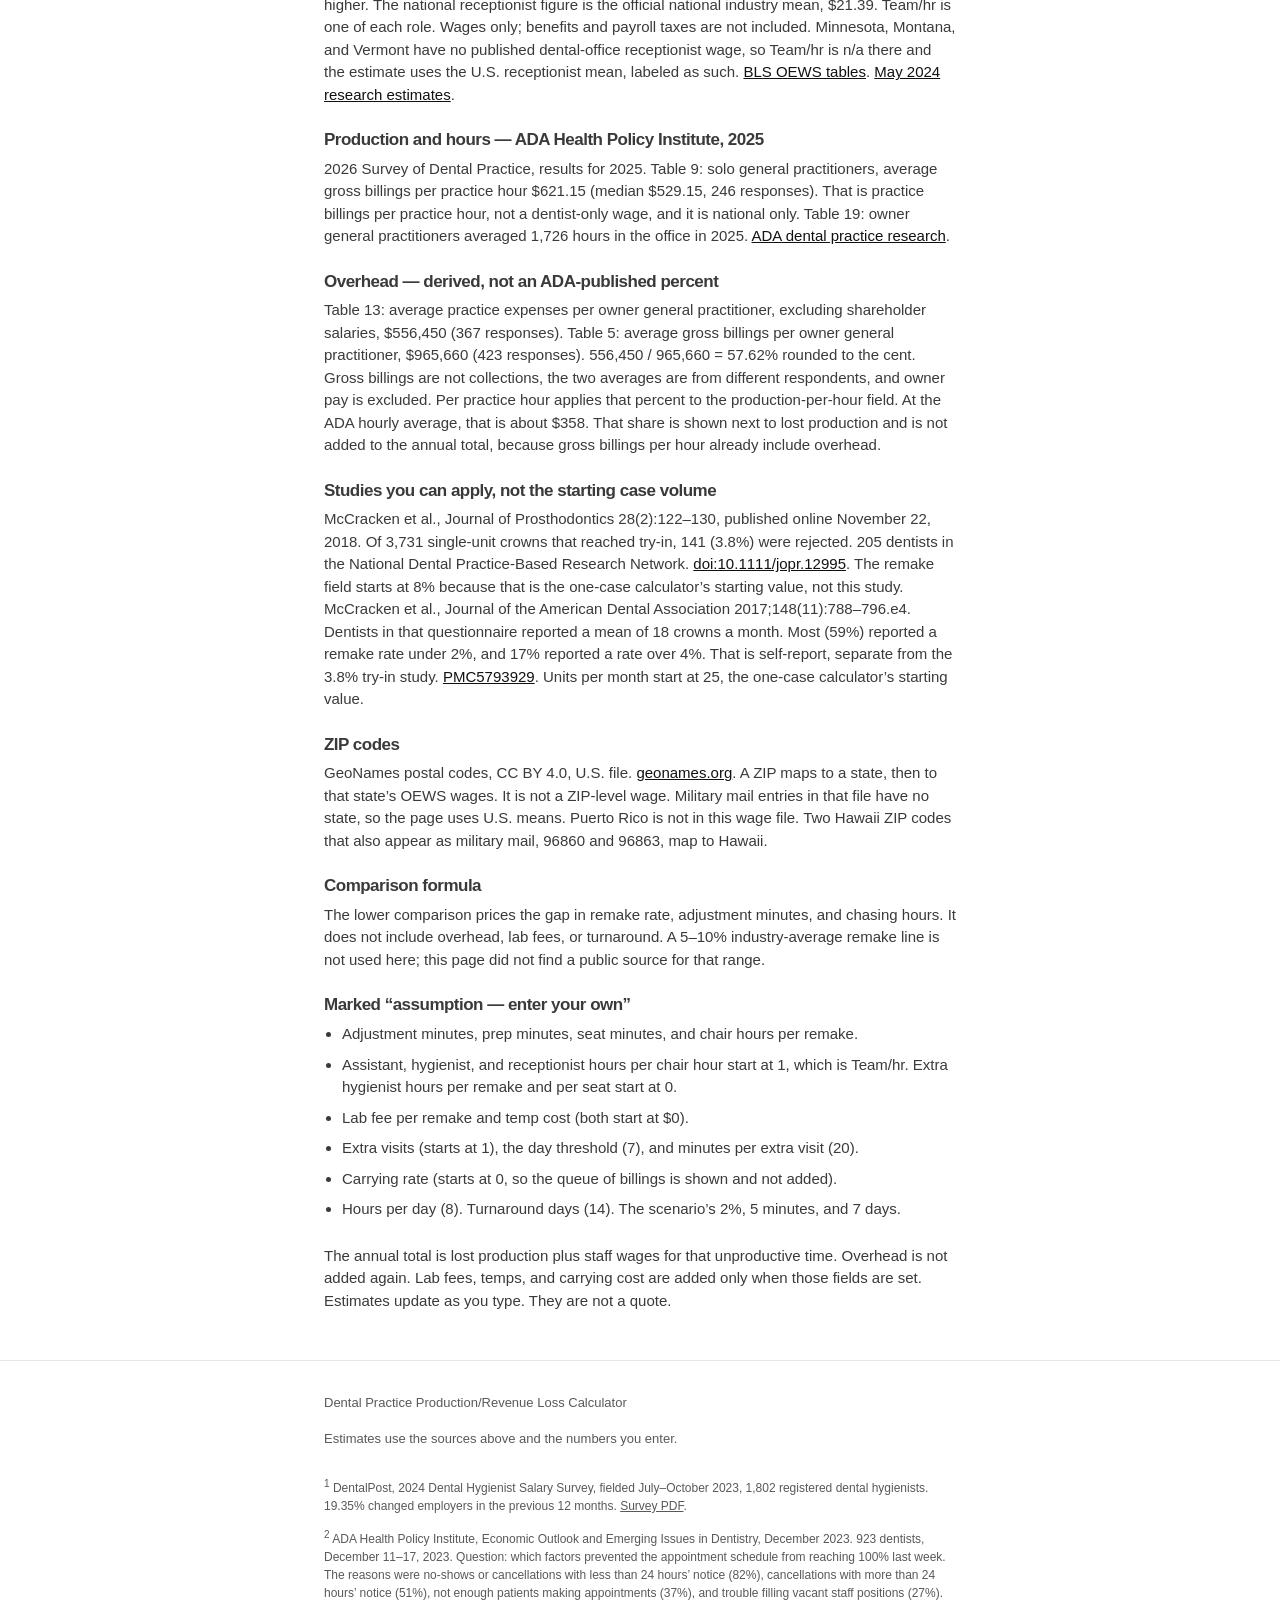
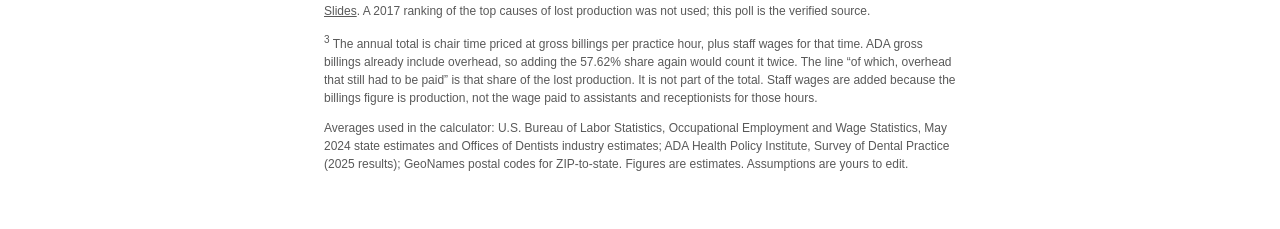
==== commit 8c3eb724: "Lead the page with a question, three stats, and a live calculator. Keep the estimate math and source" ====
--- a/index.html
+++ b/index.html
@@ -4,83 +4,133 @@
 <meta charset="UTF-8">
 <meta name="viewport" content="width=device-width, initial-scale=1.0">
 <title>Dental Practice Production/Revenue Loss Calculator</title>
-<meta name="description" content="Dental Practice Production/Revenue Loss Calculator. Estimate what adjustments, remakes, staff time, overhead, and lab turnaround cost a practice. Enter a U.S. ZIP for state wages.">
-<meta property="og:title" content="Dental Practice Production/Revenue Loss Calculator">
-<meta property="og:description" content="Estimate lost production, staff cost, overhead, and lab turnaround from the numbers you enter.">
+<meta name="description" content="Estimate your annual loss from remakes, adjustments, and turnaround, using national and state averages.">
+<meta property="og:title" content="What is lost chair time costing your practice?">
+<meta property="og:description" content="Estimate your annual loss from remakes, adjustments, and turnaround, using national and state averages.">
 <meta property="og:type" content="website">
-<meta name="twitter:card" content="summary">
-<meta name="twitter:title" content="Dental Practice Production/Revenue Loss Calculator">
-<meta name="twitter:description" content="Estimate lost production, staff cost, overhead, and lab turnaround from the numbers you enter.">
+<meta property="og:url" content="https://kristidillon.github.io/practice-loss-calculator/">
+<meta property="og:image" content="https://kristidillon.github.io/practice-loss-calculator/og.png">
+<meta property="og:image:width" content="1200">
+<meta property="og:image:height" content="630">
+<meta property="og:image:alt" content="What is lost chair time costing your practice?">
+<meta name="twitter:card" content="summary_large_image">
+<meta name="twitter:title" content="What is lost chair time costing your practice?">
+<meta name="twitter:description" content="Estimate your annual loss from remakes, adjustments, and turnaround, using national and state averages.">
+<meta name="twitter:image" content="https://kristidillon.github.io/practice-loss-calculator/og.png">
+<meta name="theme-color" content="#ffffff">
 <link rel="icon" href="favicon.svg" type="image/svg+xml">
 <link rel="stylesheet" href="css/styles.css">
 </head>
 <body>
 <a class="skip" href="#result">Skip to the estimate</a>
 <header class="nav">
-  <div class="wrap">
+  <div class="wrap wide">
     <a class="brand wordmark" href="#top">Dandy</a>
   </div>
 </header>
 
 <main id="top">
   <section class="hero">
-    <div class="wrap intro">
-      <h1>Dental Practice Production/Revenue Loss Calculator</h1>
-      <p class="subhead">An estimate from national and state averages. Edit any assumption.</p>
-      <p>In DentalPost’s survey of 1,802 registered dental hygienists, fielded from July through October 2023, <strong>19.35%</strong> said they had changed employers in the previous 12 months.<sup><a href="#fn1">1</a></sup> Schedules also lose production for reasons dentists name directly. In the ADA Health Policy Institute poll of 923 dentists, collected December 11–17, 2023, the reasons a schedule was not full the previous week were most often no-shows or cancellations with less than 24 hours’ notice (<strong>82%</strong>), cancellations with more than 24 hours’ notice (<strong>51%</strong>), not enough patients making appointments (<strong>37%</strong>), and trouble filling vacant staff positions (<strong>27%</strong>).<sup><a href="#fn2">2</a></sup></p>
+    <div class="wrap wide intro">
+      <p class="kicker">Dental Practice Production/Revenue Loss Calculator</p>
+      <h1>What is lost chair time costing your practice?</h1>
+      <p class="subhead">Estimate your annual loss from remakes, adjustments, and turnaround, using national and state averages.</p>
+      <a class="btn btn-accent btn-lg" href="#calculator">Calculate your practice’s loss</a>
+    </div>
+  </section>
+
+  <section class="facts" aria-label="Survey findings">
+    <div class="wrap wide">
+      <ul class="tiles">
+        <li>
+          <b>19%</b>
+          <span>of hygienists changed employers in the past year<sup><a href="#fn1">1</a></sup></span>
+        </li>
+        <li>
+          <b>82%</b>
+          <span>of dentists lost schedule time to late cancellations and no-shows<sup><a href="#fn2">2</a></sup></span>
+        </li>
+        <li>
+          <b>27%</b>
+          <span>struggled to fill open staff positions<sup><a href="#fn2">2</a></sup></span>
+        </li>
+      </ul>
       <p class="stand">Your lab and workflow shouldn’t contribute to these causes.</p>
-      <a class="btn btn-accent btn-lg" href="#calculator">Calculate your practice’s loss</a>
     </div>
   </section>
 
   <section id="calculator">
-    <div class="wrap">
-      <div class="grid4">
-        <div>
-          <label for="zip">State or ZIP</label>
-          <div class="combo">
-            <input id="zip" name="zip" inputmode="numeric" autocomplete="postal-code" maxlength="5" placeholder="ZIP" aria-describedby="zipStatus">
-            <select id="statePick" aria-label="State"></select>
-          </div>
-        </div>
-        <div>
-          <label for="operatories">Operatories</label>
-          <input id="operatories" data-field="operatories" type="number" min="1" max="40" step="1" value="4" inputmode="numeric">
-        </div>
-        <div>
-          <label for="providers">Providers</label>
-          <input id="providers" data-field="providers" type="number" min="1" max="40" step="1" value="2" inputmode="numeric">
-        </div>
-        <div>
-          <label for="staffSize">Staff size</label>
-          <input id="staffSize" data-field="staffSize" type="number" min="0" max="80" step="1" value="3" inputmode="numeric">
-        </div>
-      </div>
-      <p class="status" id="zipStatus" role="status">5-digit ZIP, or pick a state.</p>
-      <p class="hint">Assumption — enter your own.</p>
-
-      <div class="result" id="result" aria-live="polite">
-        <div class="lbl">Estimated loss per year</div>
-        <div class="big" id="outAnnual">$0</div>
-        <p class="hours" id="outCrowns">0 hours lost</p>
-        <div class="rows" id="rows"></div>
-        <div class="gain" id="outProdGap">
-          <p class="lbl">Production lost</p>
-          <div class="gain-cols">
-            <div>
-              <span>Now</span>
-              <b id="nowProd">$0</b>
-            </div>
-            <div>
-              <span>With fewer remakes</span>
-              <b id="scProd">$0</b>
-            </div>
-          </div>
-        </div>
-        <p class="quiet" id="outRegion"></p>
-        <p class="quiet" id="outVisitNote"></p>
-        <p class="quiet" id="outDayLine" hidden></p>
-        <p class="quiet" id="outMonthLine" hidden></p>
+    <div class="wrap wide">
+      <div class="panel">
+        <div class="calc">
+          <div class="inputs">
+            <div>
+              <label for="zip">State or ZIP</label>
+              <div class="combo">
+                <input id="zip" name="zip" inputmode="numeric" autocomplete="postal-code" maxlength="5" placeholder="ZIP" aria-describedby="zipStatus">
+                <select id="statePick" aria-label="State"></select>
+              </div>
+            </div>
+            <div>
+              <label for="operatories">Operatories</label>
+              <div class="stepper">
+                <button type="button" class="step" data-step="operatories" data-dir="-1" aria-label="Fewer operatories">−</button>
+                <input id="operatories" data-field="operatories" type="number" min="1" max="40" step="1" value="4" inputmode="numeric">
+                <button type="button" class="step" data-step="operatories" data-dir="1" aria-label="More operatories">+</button>
+              </div>
+            </div>
+            <div>
+              <label for="providers">Providers</label>
+              <div class="stepper">
+                <button type="button" class="step" data-step="providers" data-dir="-1" aria-label="Fewer providers">−</button>
+                <input id="providers" data-field="providers" type="number" min="1" max="40" step="1" value="2" inputmode="numeric">
+                <button type="button" class="step" data-step="providers" data-dir="1" aria-label="More providers">+</button>
+              </div>
+            </div>
+            <div>
+              <label for="staffSize">Staff size</label>
+              <div class="stepper">
+                <button type="button" class="step" data-step="staffSize" data-dir="-1" aria-label="Fewer staff">−</button>
+                <input id="staffSize" data-field="staffSize" type="number" min="0" max="80" step="1" value="3" inputmode="numeric">
+                <button type="button" class="step" data-step="staffSize" data-dir="1" aria-label="More staff">+</button>
+              </div>
+            </div>
+            <p class="status" id="zipStatus" role="status">5-digit ZIP, or pick a state.</p>
+            <p class="hint">Assumption — enter your own.</p>
+          </div>
+
+          <div class="result" id="result">
+            <div class="lbl">Estimated loss per year</div>
+            <div class="big" id="outAnnual">$0</div>
+            <div class="substats">
+              <p><b id="outMonth">$0</b> <span>per month</span></p>
+              <p><b id="outCrowns">0</b> <span>hours lost</span></p>
+            </div>
+            <div class="rows" id="rows"></div>
+            <div class="hbar" id="outProdGap">
+              <div class="hbar-row">
+                <span>Now</span>
+                <div class="track"><i id="barNow"></i></div>
+                <b id="nowProd">$0</b>
+              </div>
+              <div class="hbar-row">
+                <span>With fewer remakes</span>
+                <div class="track"><i id="barSc"></i></div>
+                <b id="scProd">$0</b>
+              </div>
+            </div>
+            <div class="actions">
+              <button type="button" class="text-btn" id="copyResults">Copy results</button>
+              <button type="button" class="text-btn" id="printResults">Print / save as PDF</button>
+            </div>
+            <p class="status" id="copyStatus" role="status"></p>
+            <p class="quiet" id="outRegion"></p>
+            <p class="quiet" id="outVisitNote"></p>
+            <p class="sr" id="liveTotal" aria-live="polite"></p>
+            <p class="quiet" id="outDayLine" hidden></p>
+            <p class="quiet" id="outMonthLine" hidden></p>
+          </div>
+        </div>
       </div>
     </div>
   </section>
@@ -389,7 +439,7 @@
             <input id="targetStaffHrs" data-field="targetStaffHrs" type="number" min="0" max="10" step="0.25" value="0.5">
           </div>
           <div>
-            <label>Chair hours per remake</label>
+            <label for="remakeHoursEcho">Chair hours per remake</label>
             <input id="remakeHoursEcho" type="text" readonly value="1.5" aria-readonly="true">
             <p class="hint">Edited under Your area.</p>
           </div>
@@ -456,13 +506,17 @@
   </div>
   <p class="footnote">
     <span id="fn1"><sup>1</sup> DentalPost, 2024 Dental Hygienist Salary Survey, fielded July–October 2023, 1,802 registered dental hygienists. 19.35% changed employers in the previous 12 months. <a href="https://www.dental-post.com/hubfs/salarysurvey2024/ss2024-dentalhygienist.pdf">Survey PDF</a>.</span>
-    <span id="fn2"><sup>2</sup> ADA Health Policy Institute, Economic Outlook and Emerging Issues in Dentistry, December 2023. 923 dentists, December 11–17, 2023. Question: which factors prevented the appointment schedule from reaching 100% last week. <a href="https://www.ada.org/-/media/project/ada-organization/ada/ada-org/files/resources/research/hpi/dec2023_hpi_economic_outlook_dentistry_slides.pdf">Slides</a>. A 2017 ranking of the top causes of lost production was not used; this poll is the verified source.</span>
+    <span id="fn2"><sup>2</sup> ADA Health Policy Institute, Economic Outlook and Emerging Issues in Dentistry, December 2023. 923 dentists, December 11–17, 2023. Question: which factors prevented the appointment schedule from reaching 100% last week. The reasons were no-shows or cancellations with less than 24 hours’ notice (82%), cancellations with more than 24 hours’ notice (51%), not enough patients making appointments (37%), and trouble filling vacant staff positions (27%). <a href="https://www.ada.org/-/media/project/ada-organization/ada/ada-org/files/resources/research/hpi/dec2023_hpi_economic_outlook_dentistry_slides.pdf">Slides</a>. A 2017 ranking of the top causes of lost production was not used; this poll is the verified source.</span>
     <span id="fn3"><sup>3</sup> The annual total is chair time priced at gross billings per practice hour, plus staff wages for that time. ADA gross billings already include overhead, so adding the 57.62% share again would count it twice. The line “of which, overhead that still had to be paid” is that share of the lost production. It is not part of the total. Staff wages are added because the billings figure is production, not the wage paid to assistants and receptionists for those hours.</span>
     <span>Averages used in the calculator: U.S. Bureau of Labor Statistics, Occupational Employment and Wage Statistics, May 2024 state estimates and Offices of Dentists industry estimates; ADA Health Policy Institute, Survey of Dental Practice (2025 results); GeoNames postal codes for ZIP-to-state. Figures are estimates. Assumptions are yours to edit.</span>
   </p>
 </footer>
 
 <noscript><p class="wrap">This estimate needs JavaScript. The page is still a single file you can open locally once JavaScript is available.</p></noscript>
+<div class="sticky-total" id="stickyTotal">
+  <span>Estimated loss per year</span>
+  <b id="stickyAnnual">$0</b>
+</div>
 <script src="js/data.js"></script>
 <script src="js/zips.js"></script>
 <script src="js/model.js"></script>
--- a/css/styles.css
+++ b/css/styles.css
@@ -1,11 +1,13 @@
 :root {
   --ink: #111;
-  --muted: #6b6b6b;
+  --muted: #595959;
   --hair: #e7e7e7;
   --bg: #fff;
   --accent: #0c3d34;
   --font: -apple-system, BlinkMacSystemFont, "SF Pro Display", "SF Pro Text", "Inter", "Helvetica Neue", Helvetica, Arial, sans-serif;
   --max: 680px;
+  --wide: 1040px;
+  --panel: #f6f6f4;
   --ease: cubic-bezier(.22, .61, .36, 1);
 }
 
@@ -30,24 +32,34 @@
 .skip:focus { top: 8px; }
 
 .wrap { max-width: var(--max); margin: 0 auto; padding: 0 24px; }
+.wrap.wide { max-width: var(--wide); }
 h1, h2, h3, strong, b, .wordmark, .big, .btn, summary, .break-row .nums b, .delta-num {
   font-weight: 600;
 }
 h1, h2, h3 { letter-spacing: -.03em; line-height: 1.15; text-wrap: balance; }
-h1 { font-size: clamp(36px, 6vw, 48px); margin-top: 24px; }
+h1 { font-size: clamp(40px, 6vw, 56px); margin-top: 12px; }
 h2 { font-size: 28px; margin-top: 8px; }
 h3 { font-size: 17px; }
 
 .nav { padding: 24px 0 8px; }
 .wordmark { font-size: 20px; letter-spacing: -.04em; text-decoration: none; }
 
-.hero { padding: 48px 0 16px; }
-.subhead { margin-top: 16px; color: var(--muted); font-size: 18px; line-height: 1.5; }
-.intro p { margin-top: 24px; }
-.intro sup { font-size: 11px; line-height: 0; }
-.intro sup a { text-decoration: none; color: var(--muted); }
-.stand { font-size: 18px; line-height: 1.5; }
-.intro .btn { margin-top: 32px; }
+.hero { padding: 56px 0 8px; }
+.kicker { color: var(--muted); font-size: 13px; letter-spacing: .01em; }
+.subhead { margin-top: 16px; color: var(--muted); font-size: 18px; line-height: 1.5; max-width: 36em; }
+.intro h1 { max-width: 12em; }
+.intro .btn { margin-top: 28px; }
+.facts { padding-top: 48px; padding-bottom: 8px; }
+.tiles { list-style: none; display: grid; grid-template-columns: repeat(3, 1fr); gap: 32px; }
+.tiles li { min-height: 132px; }
+.tiles b { display: block; font-size: clamp(40px, 5vw, 52px); letter-spacing: -.04em; line-height: 1; }
+.tiles span { display: block; margin-top: 12px; font-size: 15px; line-height: 1.4; max-width: 16em; }
+.tiles sup, .tiles sup a { font-size: 11px; line-height: 0; color: var(--muted); text-decoration: none; }
+.stand { margin-top: 40px; text-align: center; font-size: 18px; font-weight: 500; line-height: 1.4; }
+@media (max-width: 720px) {
+  .tiles { grid-template-columns: 1fr; gap: 28px; }
+  .tiles li { min-height: 0; }
+}
 
 .btn {
   display: inline-flex; align-items: center; justify-content: center;
@@ -57,7 +69,42 @@
 }
 .btn:hover { opacity: .88; }
 
-#calculator { padding: 64px 0 32px; scroll-margin-top: 24px; }
+#calculator { padding: 40px 0 16px; scroll-margin-top: 16px; }
+.panel { background: var(--panel); border-radius: 18px; padding: 28px 28px 32px; }
+.calc { display: grid; grid-template-columns: minmax(0, 0.9fr) minmax(0, 1.1fr); gap: 40px; align-items: start; }
+.inputs { display: grid; gap: 20px; }
+.stepper { display: grid; grid-template-columns: 44px 1fr 44px; align-items: center; height: 48px; border-bottom: 1px solid #cfcfca; }
+.stepper input { border: 0; height: 44px; text-align: center; background: transparent; }
+.step { width: 44px; height: 44px; border-radius: 22px; font-size: 20px; line-height: 1; color: var(--ink); }
+.step:hover { background: rgba(0,0,0,.05); }
+.substats { display: flex; gap: 24px; margin-top: 16px; min-height: 28px; }
+.substats p { font-size: 15px; }
+.substats span { color: var(--muted); }
+.hbar { margin-top: 28px; display: grid; gap: 12px; }
+.hbar-row { display: grid; grid-template-columns: 9.5rem minmax(0, 1fr) auto; gap: 12px; align-items: center; }
+.hbar-row span { color: var(--muted); font-size: 13px; }
+.hbar-row b { font-size: 15px; font-variant-numeric: tabular-nums; }
+.track { height: 8px; background: #e4e4e0; border-radius: 99px; overflow: hidden; }
+.track i { display: block; height: 100%; width: 0; background: var(--accent); border-radius: 99px; }
+.hbar-row:last-child .track i { background: #111; }
+.actions { display: flex; flex-wrap: wrap; gap: 8px 20px; margin-top: 20px; }
+.sr { position: absolute; width: 1px; height: 1px; padding: 0; margin: -1px; overflow: hidden; clip: rect(0,0,0,0); white-space: nowrap; border: 0; }
+.sticky-total { display: none; }
+@media (max-width: 800px) {
+  .calc { grid-template-columns: 1fr; gap: 32px; }
+  .panel { padding: 22px 18px 24px; }
+  .hbar-row { grid-template-columns: 1fr auto; }
+  .hbar-row .track { grid-column: 1 / -1; grid-row: 2; }
+  body { padding-bottom: 64px; }
+  .sticky-total.is-on {
+    display: flex; position: fixed; left: 0; right: 0; bottom: 0; z-index: 4;
+    justify-content: space-between; align-items: center; gap: 16px;
+    min-height: 56px; padding: 8px 20px calc(8px + env(safe-area-inset-bottom));
+    background: #fff; border-top: 1px solid var(--hair);
+  }
+  .sticky-total span { color: var(--muted); font-size: 13px; }
+  .sticky-total b { font-size: 18px; font-variant-numeric: tabular-nums; color: var(--accent); }
+}
 .grid4 {
   display: grid;
   grid-template-columns: 1fr 1fr;
@@ -77,7 +124,7 @@
   grid-template-columns: 5.5rem minmax(0, 1fr);
   align-items: center;
   height: 48px;
-  border-bottom: 1px solid var(--hair);
+  border-bottom: 1px solid #cfcfca;
 }
 .combo:focus-within { border-bottom-color: var(--ink); }
 .combo input, .combo select {
@@ -98,15 +145,18 @@
   border-radius: 0; background: transparent; padding: 0; font-size: 16px;
   transition: border-color .2s var(--ease);
 }
-.combo input, .combo select { border-bottom: 0; font-size: 16px; }
+.combo input, .combo select, .stepper input { border-bottom: 0; font-size: 16px; }
 input:focus, select:focus { outline: none; border-bottom-color: var(--ink); }
-.combo input:focus, .combo select:focus { border-bottom-color: transparent; }
+.combo input:focus, .combo select:focus, .stepper input:focus { border-bottom-color: transparent; }
+input:focus-visible, select:focus-visible, button:focus-visible, a:focus-visible {
+  outline: 2px solid var(--accent); outline-offset: 3px;
+}
 select { cursor: pointer; }
 
-.result { margin-top: 64px; }
+.result { margin-top: 0; }
 .lbl { font-size: 13px; color: var(--muted); letter-spacing: .04em; text-transform: uppercase; }
 .big {
-  margin-top: 8px; font-size: clamp(64px, 14vw, 88px); letter-spacing: -.05em;
+  margin-top: 8px; min-height: 1em; font-size: clamp(52px, 6vw, 76px); letter-spacing: -.05em;
   line-height: .95; color: var(--accent); font-variant-numeric: tabular-nums;
 }
 .hours { margin-top: 16px; font-size: 17px; }
@@ -190,5 +240,14 @@
 
 @media (prefers-reduced-motion: reduce) {
   html { scroll-behavior: auto; }
-  .btn { transition: none; }
-}
+  .btn, .track i { transition: none; }
+}
+@media (prefers-reduced-motion: no-preference) {
+  .track i { transition: width .45s var(--ease); }
+}
+@media print {
+  .nav, .sticky-total, .hero .btn, .actions, .step { display: none !important; }
+  .panel { background: #fff; }
+  body { padding: 0; }
+  .calc { display: block; }
+}
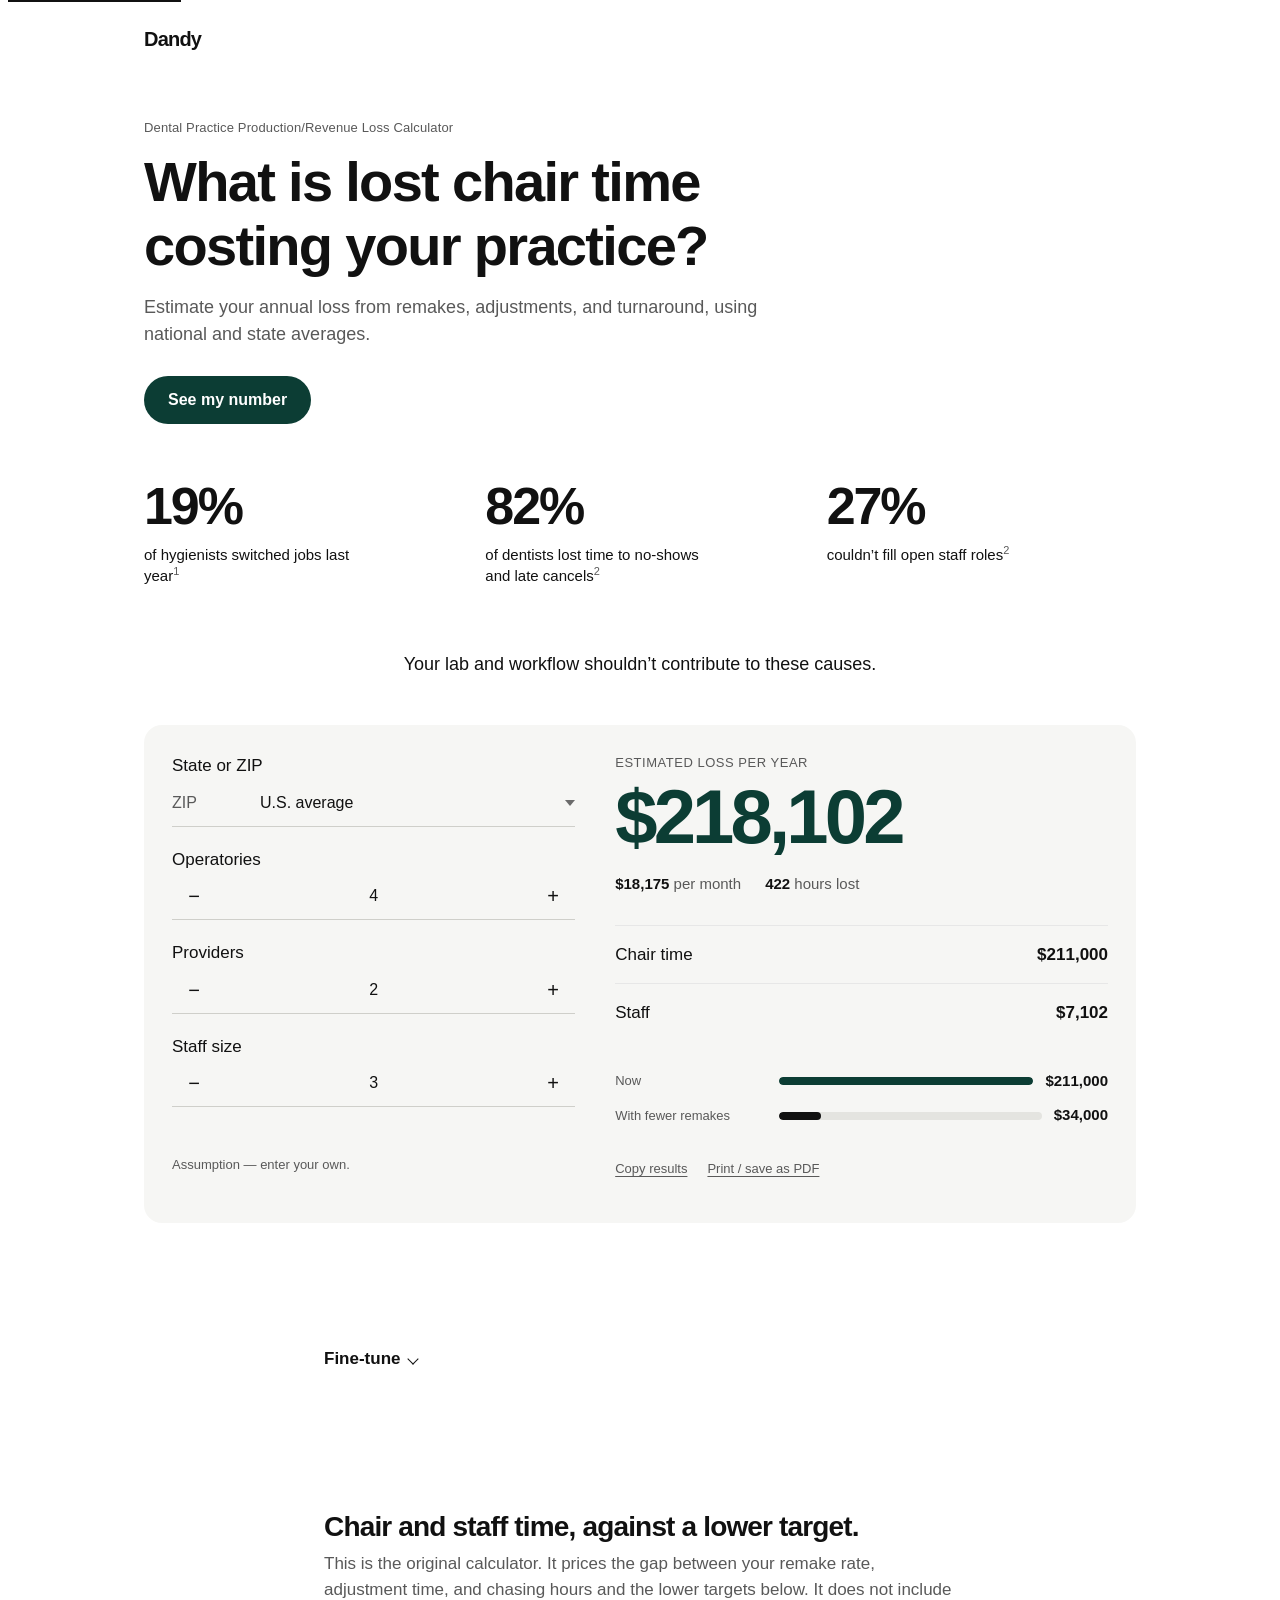
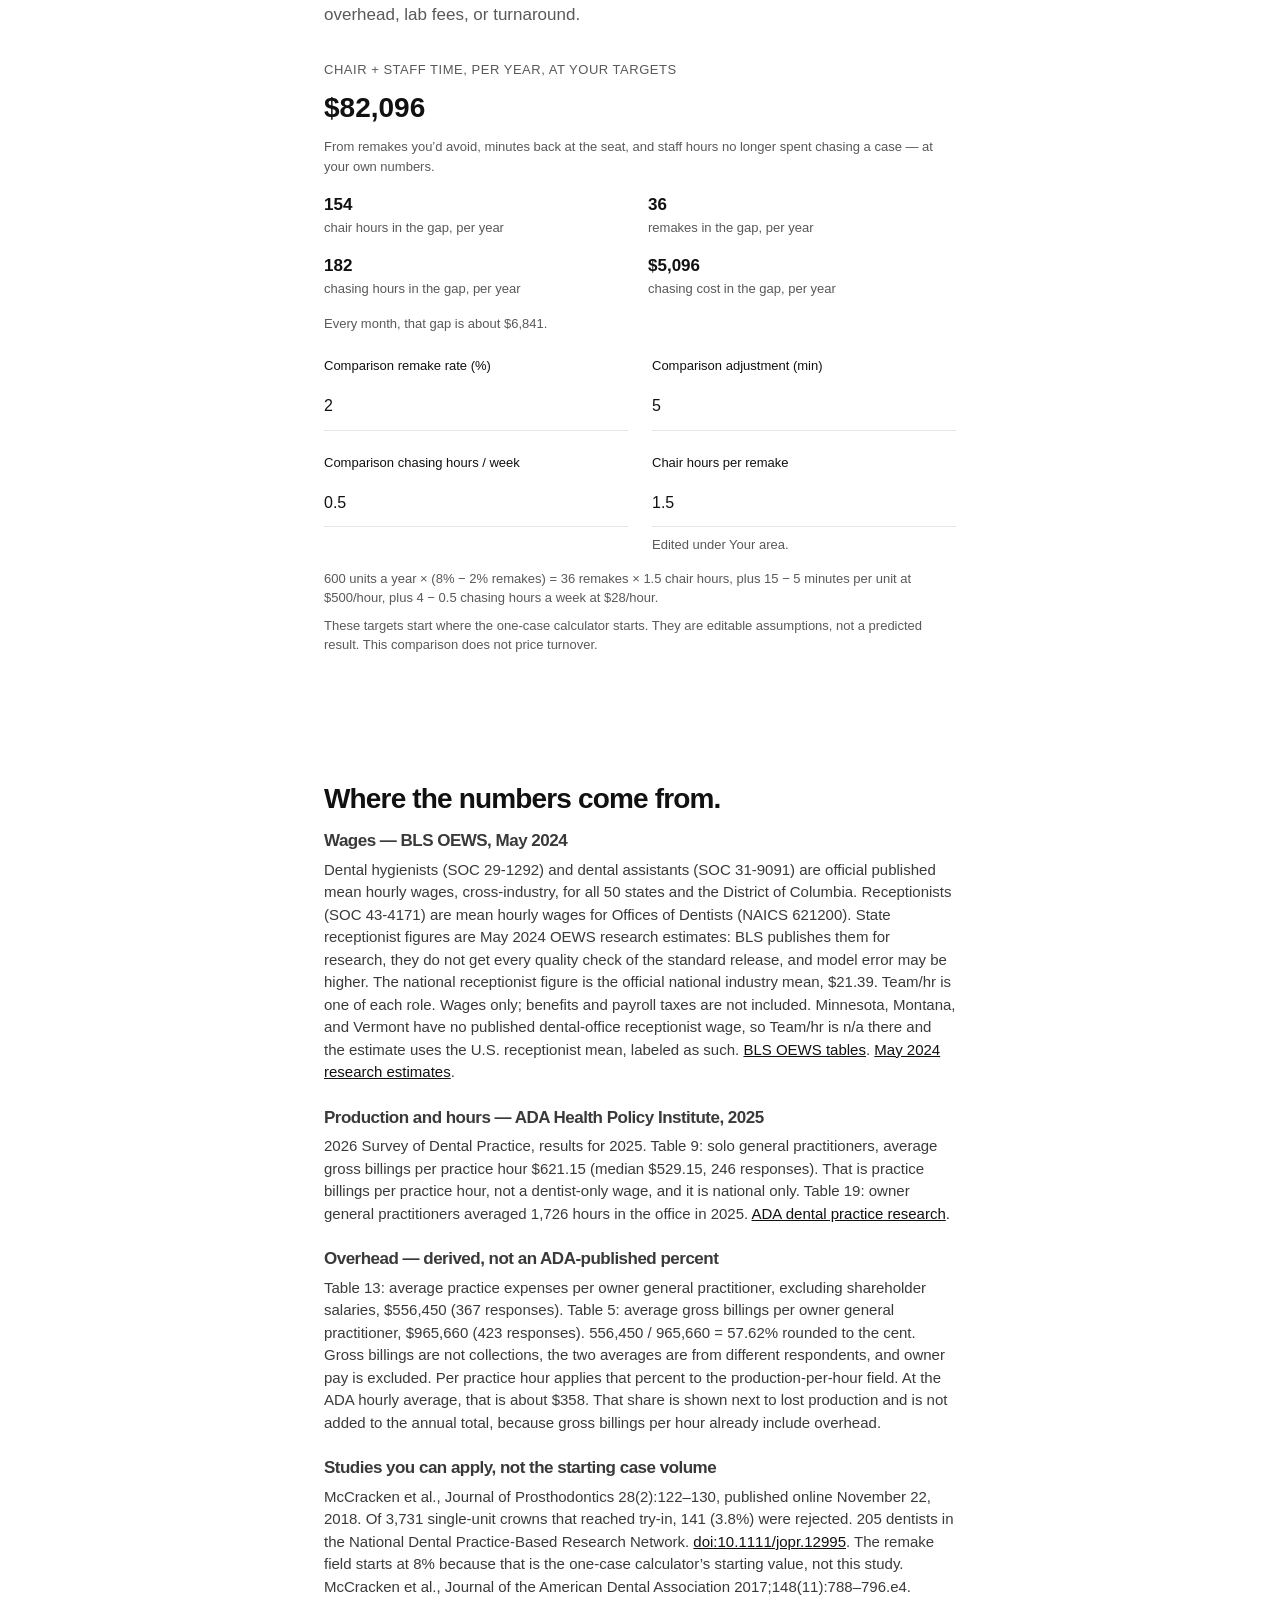
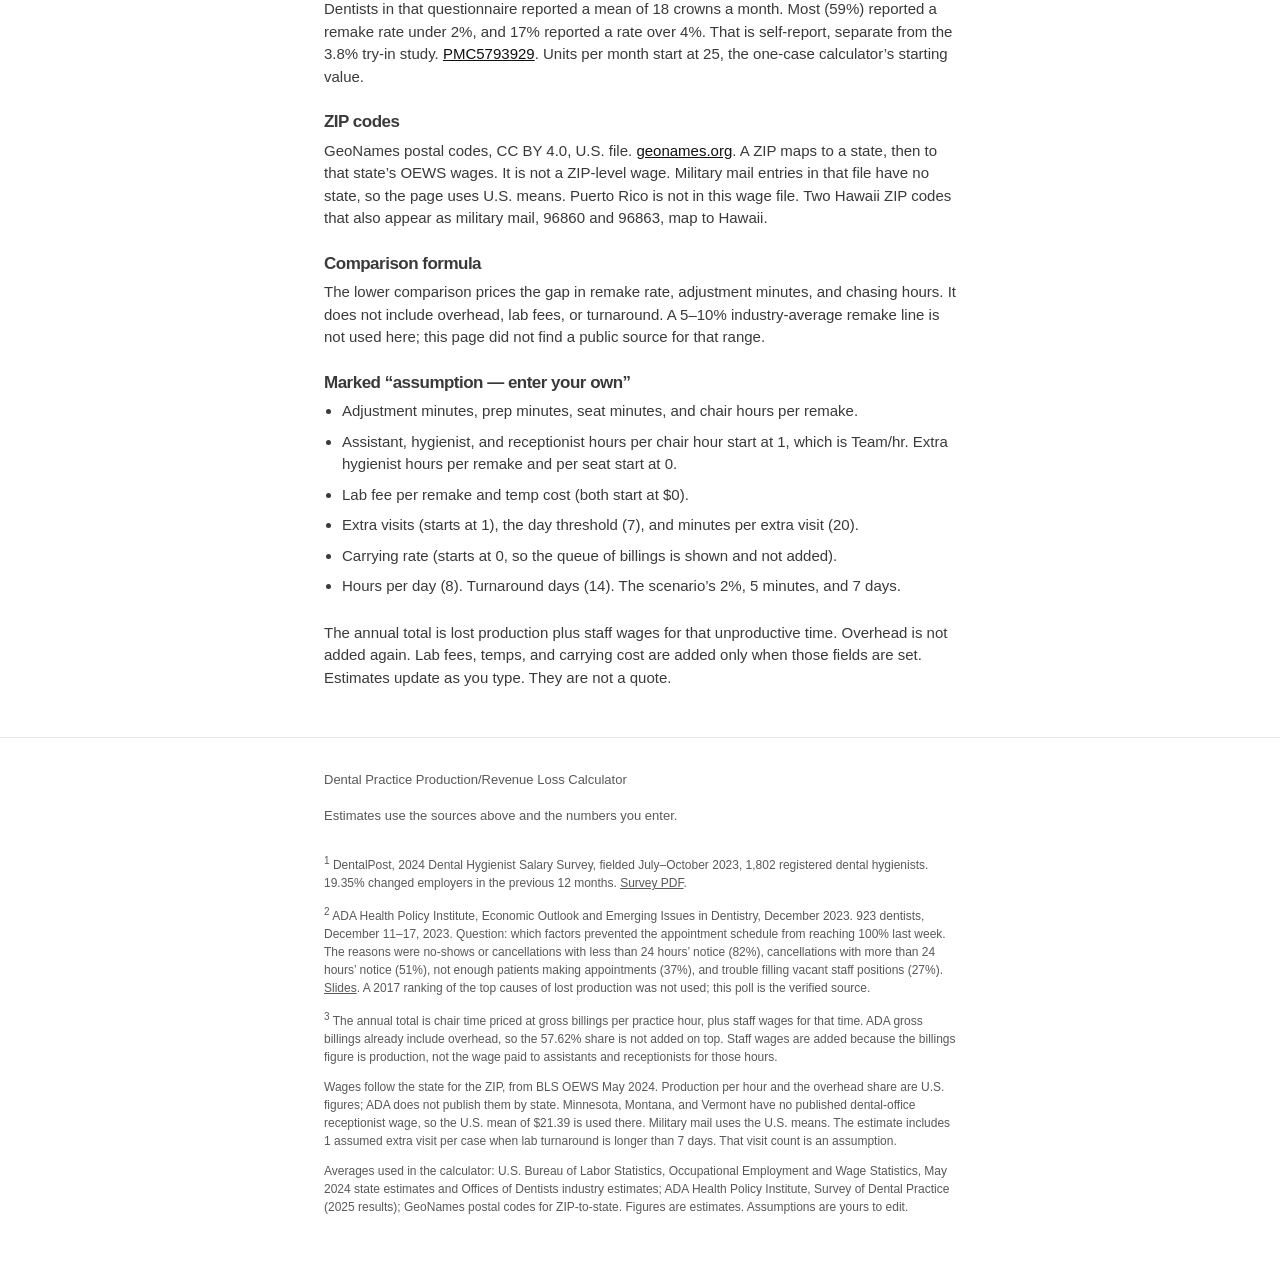
==== commit a366e01b: "Remove the extra scenario block and the overhead row. The comparison inputs sit in Fine-tune. The re" ====
--- a/index.html
+++ b/index.html
@@ -35,7 +35,7 @@
       <p class="kicker">Dental Practice Production/Revenue Loss Calculator</p>
       <h1>What is lost chair time costing your practice?</h1>
       <p class="subhead">Estimate your annual loss from remakes, adjustments, and turnaround, using national and state averages.</p>
-      <a class="btn btn-accent btn-lg" href="#calculator">Calculate your practice’s loss</a>
+      <a class="btn btn-accent btn-lg" href="#calculator">See my number</a>
     </div>
   </section>
 
@@ -44,15 +44,15 @@
       <ul class="tiles">
         <li>
           <b>19%</b>
-          <span>of hygienists changed employers in the past year<sup><a href="#fn1">1</a></sup></span>
+          <span>of hygienists switched jobs last year<sup><a href="#fn1">1</a></sup></span>
         </li>
         <li>
           <b>82%</b>
-          <span>of dentists lost schedule time to late cancellations and no-shows<sup><a href="#fn2">2</a></sup></span>
+          <span>of dentists lost time to no-shows and late cancels<sup><a href="#fn2">2</a></sup></span>
         </li>
         <li>
           <b>27%</b>
-          <span>struggled to fill open staff positions<sup><a href="#fn2">2</a></sup></span>
+          <span>couldn’t fill open staff roles<sup><a href="#fn2">2</a></sup></span>
         </li>
       </ul>
       <p class="stand">Your lab and workflow shouldn’t contribute to these causes.</p>
@@ -95,7 +95,7 @@
                 <button type="button" class="step" data-step="staffSize" data-dir="1" aria-label="More staff">+</button>
               </div>
             </div>
-            <p class="status" id="zipStatus" role="status">5-digit ZIP, or pick a state.</p>
+            <p class="status" id="zipStatus" role="status"></p>
             <p class="hint">Assumption — enter your own.</p>
           </div>
 
@@ -124,8 +124,6 @@
               <button type="button" class="text-btn" id="printResults">Print / save as PDF</button>
             </div>
             <p class="status" id="copyStatus" role="status"></p>
-            <p class="quiet" id="outRegion"></p>
-            <p class="quiet" id="outVisitNote"></p>
             <p class="sr" id="liveTotal" aria-live="polite"></p>
             <p class="quiet" id="outDayLine" hidden></p>
             <p class="quiet" id="outMonthLine" hidden></p>
@@ -146,39 +144,37 @@
     <p id="scQueue"></p>
   </section>
 
-  <section class="band" id="scenario">
-    <div class="wrap">
-      <div class="section-head">
-        <p class="eyebrow">A comparison you set</p>
-        <h2>With fewer adjustments and remakes.</h2>
-        <p class="lede">Change the remake rate, adjustment time, and turnaround. Everything else stays put. This is a scenario, not a forecast.</p>
-      </div>
-      <div class="card rv">
-        <div class="pair">
-          <div>
-            <label for="scenarioRemake">Remake rate in the scenario (%)</label>
-            <input id="scenarioRemake" data-field="scenarioRemake" type="number" min="0" max="50" step="0.1" value="2" inputmode="decimal">
-            <p class="hint">Starts at 2%, the one-case calculator’s comparison setting. Assumption — enter your own.</p>
-          </div>
-          <div>
-            <label for="scenarioAdjust">Adjustment time in the scenario (min)</label>
-            <input id="scenarioAdjust" data-field="scenarioAdjust" type="number" min="0" max="60" step="1" value="5" inputmode="numeric">
-            <p class="hint">Starts at 5 minutes, the one-case calculator’s comparison setting. Assumption — enter your own.</p>
-          </div>
-        </div>
-        <div>
-          <label for="scenarioTurnaround">Turnaround in the scenario (days)</label>
-          <input id="scenarioTurnaround" data-field="scenarioTurnaround" type="number" min="0" max="90" step="1" value="7" inputmode="numeric">
-          <p class="hint">Assumption — enter your own. Days change the dollar total when extra visits, temps, or a carrying rate are set. They always change the billings sitting in the queue.</p>
-        </div>
-      </div>
-    </div>
-  </section>
-
   <section id="area">
     <div class="wrap">
       <details class="finetune">
         <summary>Fine-tune</summary>
+        <div class="field">
+          <div class="field-top">
+            <div>
+              <label for="scenarioRemake">Remake rate in the comparison (%)</label>
+              <div class="sub">The “With fewer remakes” bar uses this. Starts at 2%. <span class="chip assume">Assumption — enter your own</span></div>
+            </div>
+            <div class="val"><input id="scenarioRemake" data-field="scenarioRemake" type="number" min="0" max="50" step="0.1" value="2" inputmode="decimal"><span class="unit">%</span></div>
+          </div>
+        </div>
+        <div class="field">
+          <div class="field-top">
+            <div>
+              <label for="scenarioAdjust">Adjustment time in the comparison (min)</label>
+              <div class="sub">Starts at 5 minutes. <span class="chip assume">Assumption — enter your own</span></div>
+            </div>
+            <div class="val"><input id="scenarioAdjust" data-field="scenarioAdjust" type="number" min="0" max="60" step="1" value="5" inputmode="numeric"><span class="unit">min</span></div>
+          </div>
+        </div>
+        <div class="field">
+          <div class="field-top">
+            <div>
+              <label for="scenarioTurnaround">Turnaround in the comparison (days)</label>
+              <div class="sub">Starts at 7 days. Changes the bar when extra visits, temps, or a carrying rate are set. <span class="chip assume">Assumption — enter your own</span></div>
+            </div>
+            <div class="val"><input id="scenarioTurnaround" data-field="scenarioTurnaround" type="number" min="0" max="90" step="1" value="7" inputmode="numeric"><span class="unit">days</span></div>
+          </div>
+        </div>
         <div class="field">
           <div class="field-top">
             <div>
@@ -507,7 +503,8 @@
   <p class="footnote">
     <span id="fn1"><sup>1</sup> DentalPost, 2024 Dental Hygienist Salary Survey, fielded July–October 2023, 1,802 registered dental hygienists. 19.35% changed employers in the previous 12 months. <a href="https://www.dental-post.com/hubfs/salarysurvey2024/ss2024-dentalhygienist.pdf">Survey PDF</a>.</span>
     <span id="fn2"><sup>2</sup> ADA Health Policy Institute, Economic Outlook and Emerging Issues in Dentistry, December 2023. 923 dentists, December 11–17, 2023. Question: which factors prevented the appointment schedule from reaching 100% last week. The reasons were no-shows or cancellations with less than 24 hours’ notice (82%), cancellations with more than 24 hours’ notice (51%), not enough patients making appointments (37%), and trouble filling vacant staff positions (27%). <a href="https://www.ada.org/-/media/project/ada-organization/ada/ada-org/files/resources/research/hpi/dec2023_hpi_economic_outlook_dentistry_slides.pdf">Slides</a>. A 2017 ranking of the top causes of lost production was not used; this poll is the verified source.</span>
-    <span id="fn3"><sup>3</sup> The annual total is chair time priced at gross billings per practice hour, plus staff wages for that time. ADA gross billings already include overhead, so adding the 57.62% share again would count it twice. The line “of which, overhead that still had to be paid” is that share of the lost production. It is not part of the total. Staff wages are added because the billings figure is production, not the wage paid to assistants and receptionists for those hours.</span>
+    <span id="fn3"><sup>3</sup> The annual total is chair time priced at gross billings per practice hour, plus staff wages for that time. ADA gross billings already include overhead, so the 57.62% share is not added on top. Staff wages are added because the billings figure is production, not the wage paid to assistants and receptionists for those hours.</span>
+    <span>Wages follow the state for the ZIP, from BLS OEWS May 2024. Production per hour and the overhead share are U.S. figures; ADA does not publish them by state. Minnesota, Montana, and Vermont have no published dental-office receptionist wage, so the U.S. mean of $21.39 is used there. Military mail uses the U.S. means. The estimate includes 1 assumed extra visit per case when lab turnaround is longer than 7 days. That visit count is an assumption.</span>
     <span>Averages used in the calculator: U.S. Bureau of Labor Statistics, Occupational Employment and Wage Statistics, May 2024 state estimates and Offices of Dentists industry estimates; ADA Health Policy Institute, Survey of Dental Practice (2025 results); GeoNames postal codes for ZIP-to-state. Figures are estimates. Assumptions are yours to edit.</span>
   </p>
 </footer>
--- a/css/styles.css
+++ b/css/styles.css
@@ -117,7 +117,7 @@
   display: block; font-size: 13px; line-height: 1.3; margin-bottom: 8px;
 }
 .hint, .quiet, .status { color: var(--muted); font-size: 13px; line-height: 1.5; margin-top: 8px; }
-.status { min-height: 1.2em; }
+.status:empty { margin: 0; }
 
 .combo {
   display: grid;
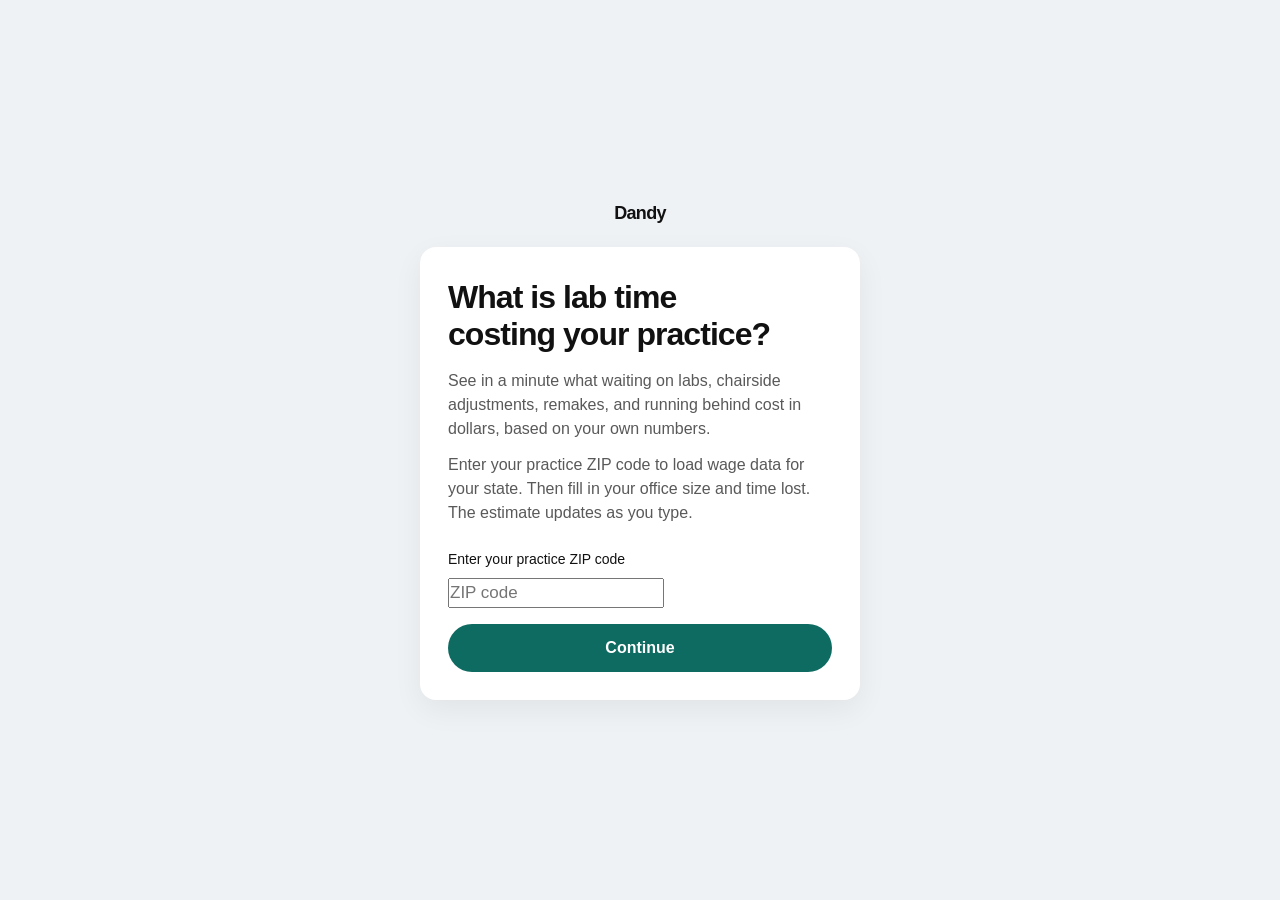
==== commit 038d60c7: "Open with a ZIP, then price the cases the practice actually sends. Fixed and removable cases replace" ====
--- a/index.html
+++ b/index.html
@@ -5,8 +5,8 @@
 <meta name="viewport" content="width=device-width, initial-scale=1.0">
 <title>Dental Practice Production/Revenue Loss Calculator</title>
 <meta name="description" content="Estimate your annual loss from remakes, adjustments, and turnaround, using national and state averages.">
-<meta property="og:title" content="What is lost chair time costing your practice?">
-<meta property="og:description" content="Estimate your annual loss from remakes, adjustments, and turnaround, using national and state averages.">
+<meta property="og:title" content="What is lab time costing your practice?">
+<meta property="og:description" content="See in a minute what waiting on labs, chairside adjustments, remakes, and running behind cost in dollars, based on your own numbers.">
 <meta property="og:type" content="website">
 <meta property="og:url" content="https://kristidillon.github.io/practice-loss-calculator/">
 <meta property="og:image" content="https://kristidillon.github.io/practice-loss-calculator/og.png">
@@ -14,31 +14,40 @@
 <meta property="og:image:height" content="630">
 <meta property="og:image:alt" content="What is lost chair time costing your practice?">
 <meta name="twitter:card" content="summary_large_image">
-<meta name="twitter:title" content="What is lost chair time costing your practice?">
-<meta name="twitter:description" content="Estimate your annual loss from remakes, adjustments, and turnaround, using national and state averages.">
+<meta name="twitter:title" content="What is lab time costing your practice?">
+<meta name="twitter:description" content="See in a minute what waiting on labs, chairside adjustments, remakes, and running behind cost in dollars, based on your own numbers.">
 <meta name="twitter:image" content="https://kristidillon.github.io/practice-loss-calculator/og.png">
 <meta name="theme-color" content="#ffffff">
 <link rel="icon" href="favicon.svg" type="image/svg+xml">
 <link rel="stylesheet" href="css/styles.css">
 </head>
 <body>
+<main id="screen1" class="gate">
+  <a class="wordmark" href="#screen1">Dandy</a>
+  <div class="gate-card">
+    <h1>What is lab time costing your practice?</h1>
+    <p class="lead">See in a minute what waiting on labs, chairside adjustments, remakes, and running behind cost in dollars, based on your own numbers.</p>
+    <p class="lead next">Enter your practice ZIP code to load wage data for your state. Then fill in your office size and time lost. The estimate updates as you type.</p>
+    <label for="zip">Enter your practice ZIP code</label>
+    <input id="zip" name="zip" inputmode="numeric" autocomplete="postal-code" maxlength="5" placeholder="ZIP code" aria-describedby="zipStatus">
+    <p class="status" id="zipStatus" role="status"></p>
+    <button type="button" class="btn btn-block" id="continueZip">Continue</button>
+  </div>
+</main>
+<div id="screen2" class="screen" hidden>
 <a class="skip" href="#result">Skip to the estimate</a>
 <header class="nav">
-  <div class="wrap wide">
+  <div class="wrap wide nav-row">
     <a class="brand wordmark" href="#top">Dandy</a>
+    <div class="wage-block">
+      <p class="wage-line">Wages for: <b id="wagePlace">your state</b> <button type="button" class="text-btn" id="changeZip">Change</button></p>
+      <p class="staff-stat"><span>Staff cost per hour</span> <b id="staffRate">$0</b></p>
+      <p class="hint" id="staffNote">Wages only, BLS May 2024, before benefits.</p>
+    </div>
   </div>
 </header>
 
 <main id="top">
-  <section class="hero">
-    <div class="wrap wide intro">
-      <p class="kicker">Dental Practice Production/Revenue Loss Calculator</p>
-      <h1>What is lost chair time costing your practice?</h1>
-      <p class="subhead">Estimate your annual loss from remakes, adjustments, and turnaround, using national and state averages.</p>
-      <a class="btn btn-accent btn-lg" href="#calculator">See my number</a>
-    </div>
-  </section>
-
   <section class="facts" aria-label="Survey findings">
     <div class="wrap wide">
       <ul class="tiles">
@@ -64,44 +73,90 @@
       <div class="panel">
         <div class="calc">
           <div class="inputs">
-            <div>
-              <label for="zip">State or ZIP</label>
-              <div class="combo">
-                <input id="zip" name="zip" inputmode="numeric" autocomplete="postal-code" maxlength="5" placeholder="ZIP" aria-describedby="zipStatus">
-                <select id="statePick" aria-label="State"></select>
-              </div>
-            </div>
-            <div>
-              <label for="operatories">Operatories</label>
-              <div class="stepper">
-                <button type="button" class="step" data-step="operatories" data-dir="-1" aria-label="Fewer operatories">−</button>
-                <input id="operatories" data-field="operatories" type="number" min="1" max="40" step="1" value="4" inputmode="numeric">
-                <button type="button" class="step" data-step="operatories" data-dir="1" aria-label="More operatories">+</button>
-              </div>
-            </div>
-            <div>
-              <label for="providers">Providers</label>
-              <div class="stepper">
-                <button type="button" class="step" data-step="providers" data-dir="-1" aria-label="Fewer providers">−</button>
-                <input id="providers" data-field="providers" type="number" min="1" max="40" step="1" value="2" inputmode="numeric">
-                <button type="button" class="step" data-step="providers" data-dir="1" aria-label="More providers">+</button>
-              </div>
-            </div>
-            <div>
-              <label for="staffSize">Staff size</label>
-              <div class="stepper">
-                <button type="button" class="step" data-step="staffSize" data-dir="-1" aria-label="Fewer staff">−</button>
-                <input id="staffSize" data-field="staffSize" type="number" min="0" max="80" step="1" value="3" inputmode="numeric">
-                <button type="button" class="step" data-step="staffSize" data-dir="1" aria-label="More staff">+</button>
-              </div>
-            </div>
-            <p class="status" id="zipStatus" role="status"></p>
-            <p class="hint">Assumption — enter your own.</p>
+            <div class="step-block">
+              <div class="step-kicker"><span>Your practice</span><span>1 / 2</span></div>
+              <div>
+                <label for="operatories">How many operatories are in use?</label>
+                <p class="hint">Chairs you can run this week.</p>
+                <div class="stepper">
+                  <button type="button" class="step" data-step="operatories" data-dir="-1" aria-label="Fewer operatories">−</button>
+                  <input id="operatories" data-field="operatories" type="number" min="1" max="40" step="1" value="4" inputmode="numeric">
+                  <button type="button" class="step" data-step="operatories" data-dir="1" aria-label="More operatories">+</button>
+                </div>
+              </div>
+              <div>
+                <label for="providers">How many providers see patients?</label>
+                <p class="hint">Dentists and hygienists.</p>
+                <div class="stepper">
+                  <button type="button" class="step" data-step="providers" data-dir="-1" aria-label="Fewer providers">−</button>
+                  <input id="providers" data-field="providers" type="number" min="1" max="40" step="1" value="2" inputmode="numeric">
+                  <button type="button" class="step" data-step="providers" data-dir="1" aria-label="More providers">+</button>
+                </div>
+              </div>
+              <div>
+                <label for="staffSize">How many other staff are on the team?</label>
+                <p class="hint">Not providers. Assumption — enter your own.</p>
+                <div class="stepper">
+                  <button type="button" class="step" data-step="staffSize" data-dir="-1" aria-label="Fewer staff">−</button>
+                  <input id="staffSize" data-field="staffSize" type="number" min="0" max="80" step="1" value="3" inputmode="numeric">
+                  <button type="button" class="step" data-step="staffSize" data-dir="1" aria-label="More staff">+</button>
+                </div>
+              </div>
+            </div>
+            <div class="step-block">
+              <div class="step-kicker"><span>Your lab</span><span>2 / 2</span></div>
+              <div>
+                <label for="fixedCases">How many crowns, bridges &amp; implant crowns do you send a month?</label>
+                <p class="hint">A starting guess. Assumption — enter your own.</p>
+                <div class="stepper">
+                  <button type="button" class="step" data-step="fixedCases" data-dir="-1" aria-label="Fewer fixed cases">−</button>
+                  <input id="fixedCases" data-field="fixedCases" type="number" min="0" max="400" step="1" value="20" inputmode="numeric">
+                  <button type="button" class="step" data-step="fixedCases" data-dir="1" aria-label="More fixed cases">+</button>
+                </div>
+              </div>
+              <div>
+                <label for="removableCases">How many partials &amp; dentures?</label>
+                <p class="hint">A month. Assumption — enter your own.</p>
+                <div class="stepper">
+                  <button type="button" class="step" data-step="removableCases" data-dir="-1" aria-label="Fewer removable cases">−</button>
+                  <input id="removableCases" data-field="removableCases" type="number" min="0" max="200" step="1" value="6" inputmode="numeric">
+                  <button type="button" class="step" data-step="removableCases" data-dir="1" aria-label="More removable cases">+</button>
+                </div>
+              </div>
+              <div>
+                <label for="turnaroundDays">How many days until cases are back in your hands?</label>
+                <p class="hint">Extra visits start after 7 days.</p>
+                <div class="stepper">
+                  <button type="button" class="step" data-step="turnaroundDays" data-dir="-1" aria-label="Fewer turnaround days">−</button>
+                  <input id="turnaroundDays" data-field="turnaroundDays" type="number" min="0" max="120" step="1" value="14" inputmode="numeric">
+                  <button type="button" class="step" data-step="turnaroundDays" data-dir="1" aria-label="More turnaround days">+</button>
+                </div>
+              </div>
+              <div>
+                <label for="adjustMin">Minutes spent adjusting each case at seat</label>
+                <p class="hint">Crowns use this. Partials start at 30.</p>
+                <div class="stepper">
+                  <button type="button" class="step" data-step="adjustMin" data-dir="-1" aria-label="Fewer adjustment minutes">−</button>
+                  <input id="adjustMin" data-field="adjustMin" type="number" min="0" max="120" step="1" value="15" inputmode="numeric">
+                  <button type="button" class="step" data-step="adjustMin" data-dir="1" aria-label="More adjustment minutes">+</button>
+                </div>
+              </div>
+              <div>
+                <label for="remakesPerMonth">Remakes last month</label>
+                <p class="hint">A count, not a percent.</p>
+                <div class="stepper">
+                  <button type="button" class="step" data-step="remakesPerMonth" data-dir="-1" aria-label="Fewer remakes">−</button>
+                  <input id="remakesPerMonth" data-field="remakesPerMonth" type="number" min="0" max="80" step="1" value="2" inputmode="numeric">
+                  <button type="button" class="step" data-step="remakesPerMonth" data-dir="1" aria-label="More remakes">+</button>
+                </div>
+              </div>
+            </div>
           </div>
 
           <div class="result" id="result">
             <div class="lbl">Estimated loss per year</div>
             <div class="big" id="outAnnual">$0</div>
+            <p class="pace" id="outPace">That's about 0 chair hours a month, or 0 full days.</p>
             <div class="substats">
               <p><b id="outMonth">$0</b> <span>per month</span></p>
               <p><b id="outCrowns">0</b> <span>hours lost</span></p>
@@ -151,10 +206,10 @@
         <div class="field">
           <div class="field-top">
             <div>
-              <label for="scenarioRemake">Remake rate in the comparison (%)</label>
-              <div class="sub">The “With fewer remakes” bar uses this. Starts at 2%. <span class="chip assume">Assumption — enter your own</span></div>
-            </div>
-            <div class="val"><input id="scenarioRemake" data-field="scenarioRemake" type="number" min="0" max="50" step="0.1" value="2" inputmode="decimal"><span class="unit">%</span></div>
+              <label for="scenarioRemakes">Remakes per month in the comparison</label>
+              <div class="sub">The “With fewer remakes” bar uses this count. Starts at 1. <span class="chip assume">Assumption — enter your own</span></div>
+            </div>
+            <div class="val"><input id="scenarioRemakes" data-field="scenarioRemakes" type="number" min="0" max="80" step="1" value="1" inputmode="numeric"></div>
           </div>
         </div>
         <div class="field">
@@ -209,12 +264,30 @@
         <div class="field">
           <div class="field-top">
             <div>
-              <label for="adjustMin">Time adjusting at the seat</label>
-              <div class="sub"><span class="chip assume">Assumption — enter your own</span> Minutes per crown, chairside</div>
-            </div>
-            <div class="val"><input id="adjustMin" data-field="adjustMin" type="number" min="0" max="60" step="1" value="15" inputmode="numeric"><span class="unit">min</span></div>
-          </div>
-          <input data-field="adjustMin" type="range" min="0" max="45" value="15" aria-label="Adjustment minutes per seat">
+              <label for="adjustMinFine">Fixed cases: adjustment minutes</label>
+              <div class="sub"><span class="chip assume">Assumption — enter your own</span> Crowns, bridges, and implant crowns. Same field as the lab step.</div>
+            </div>
+            <div class="val"><input id="adjustMinFine" data-field="adjustMin" type="number" min="0" max="120" step="1" value="15" inputmode="numeric"><span class="unit">min</span></div>
+          </div>
+          <input data-field="adjustMin" type="range" min="0" max="45" value="15" aria-label="Fixed adjustment minutes">
+        </div>
+        <div class="field">
+          <div class="field-top">
+            <div>
+              <label for="removableAdjustMin">Removable cases: adjustment minutes</label>
+              <div class="sub"><span class="chip assume">Assumption — enter your own</span> Partials and dentures. No public average is loaded. Starts at 30.</div>
+            </div>
+            <div class="val"><input id="removableAdjustMin" data-field="removableAdjustMin" type="number" min="0" max="180" step="1" value="30" inputmode="numeric"><span class="unit">min</span></div>
+          </div>
+        </div>
+        <div class="field">
+          <div class="field-top">
+            <div>
+              <label for="removableRemakeHours">Removable cases: chair hours per remake</label>
+              <div class="sub"><span class="chip assume">Assumption — enter your own</span> Starts at 2.5. Fixed remakes use the chair-hours field below. Remakes you enter are split between the two in proportion to the cases you send.</div>
+            </div>
+            <div class="val"><input id="removableRemakeHours" data-field="removableRemakeHours" type="number" min="0" max="8" step="0.1" value="2.5" inputmode="decimal"><span class="unit">hr</span></div>
+          </div>
         </div>
       <div class="section-head">
         <p class="eyebrow" id="areaEyebrow">Your area</p>
@@ -357,8 +430,8 @@
           </div>
           <div class="pair">
             <div>
-              <label for="turnaroundDays">Lab turnaround (days)</label>
-              <input id="turnaroundDays" data-field="turnaroundDays" type="number" min="0" max="120" step="1" value="14" inputmode="numeric">
+              <label for="turnaroundDaysFine">Lab turnaround (days)</label>
+              <input id="turnaroundDaysFine" data-field="turnaroundDays" type="number" min="0" max="120" step="1" value="14" inputmode="numeric">
               <p class="hint"><span class="chip assume">Assumption — enter your own</span> Starts at 14 days. Not a measured U.S. average.</p>
             </div>
             <div>
@@ -498,7 +571,7 @@
 <footer>
   <div class="wrap foot">
     <div>Dental Practice Production/Revenue Loss Calculator</div>
-    <div>Estimates use the sources above and the numbers you enter.</div>
+    <div>Estimates based on the numbers you enter plus BLS May 2024 state wages. Not a guarantee.</div>
   </div>
   <p class="footnote">
     <span id="fn1"><sup>1</sup> DentalPost, 2024 Dental Hygienist Salary Survey, fielded July–October 2023, 1,802 registered dental hygienists. 19.35% changed employers in the previous 12 months. <a href="https://www.dental-post.com/hubfs/salarysurvey2024/ss2024-dentalhygienist.pdf">Survey PDF</a>.</span>
@@ -514,6 +587,7 @@
   <span>Estimated loss per year</span>
   <b id="stickyAnnual">$0</b>
 </div>
+</div>
 <script src="js/data.js"></script>
 <script src="js/zips.js"></script>
 <script src="js/model.js"></script>
--- a/css/styles.css
+++ b/css/styles.css
@@ -3,7 +3,7 @@
   --muted: #595959;
   --hair: #e7e7e7;
   --bg: #fff;
-  --accent: #0c3d34;
+  --accent: #0e6b62;
   --font: -apple-system, BlinkMacSystemFont, "SF Pro Display", "SF Pro Text", "Inter", "Helvetica Neue", Helvetica, Arial, sans-serif;
   --max: 680px;
   --wide: 1040px;
@@ -42,6 +42,39 @@
 h3 { font-size: 17px; }
 
 .nav { padding: 24px 0 8px; }
+.nav-row { display: flex; justify-content: space-between; align-items: flex-start; gap: 16px; flex-wrap: wrap; }
+.wage-block { text-align: right; }
+.wage-block .hint { margin-top: 2px; }
+.wage-line { font-size: 15px; }
+.wage-line .text-btn { margin-left: 8px; }
+.gate[hidden], #screen2[hidden] { display: none !important; }
+.gate {
+  min-height: 100vh; display: flex; flex-direction: column; align-items: center; justify-content: center;
+  gap: 20px; padding: 32px 16px; background: #eef2f4;
+}
+.gate .wordmark { font-size: 18px; }
+.gate-card {
+  width: 440px; max-width: 100%; background: #fff; border-radius: 16px;
+  box-shadow: 0 10px 30px rgba(17, 17, 17, .06); padding: 32px 28px 28px;
+}
+.gate-card h1 { margin-top: 0; font-size: 32px; }
+.gate-card .lead { margin-top: 16px; color: var(--muted); font-size: 16px; }
+.gate-card .next { margin-top: 12px; }
+.gate-card label { display: block; margin-top: 24px; font-size: 14px; }
+.gate-card input { margin-top: 8px; }
+.btn-block { width: 100%; margin-top: 16px; }
+.step-block { display: grid; gap: 22px; }
+.step-kicker { display: flex; justify-content: space-between; align-items: baseline; font-size: 13px; color: var(--muted); letter-spacing: .04em; text-transform: uppercase; }
+.step-kicker span:first-child { color: var(--ink); letter-spacing: 0; text-transform: none; font-size: 15px; font-weight: 600; }
+.inputs .hint { margin-top: 0; margin-bottom: 8px; }
+.staff-stat { display: flex; justify-content: space-between; gap: 12px; margin-top: 8px; font-size: 15px; }
+.staff-stat span { color: var(--muted); }
+.pace { margin-top: 12px; font-size: 16px; line-height: 1.4; }
+.screen.is-leaving, .gate.is-leaving { opacity: 0; }
+.gate, #screen2 { transition: opacity .35s var(--ease); }
+@media (prefers-reduced-motion: reduce) {
+  .gate, #screen2 { transition: none; }
+}
 .wordmark { font-size: 20px; letter-spacing: -.04em; text-decoration: none; }
 
 .hero { padding: 56px 0 8px; }
@@ -91,6 +124,7 @@
 .sr { position: absolute; width: 1px; height: 1px; padding: 0; margin: -1px; overflow: hidden; clip: rect(0,0,0,0); white-space: nowrap; border: 0; }
 .sticky-total { display: none; }
 @media (max-width: 800px) {
+  .wage-block { text-align: left; }
   .calc { grid-template-columns: 1fr; gap: 32px; }
   .panel { padding: 22px 18px 24px; }
   .hbar-row { grid-template-columns: 1fr auto; }
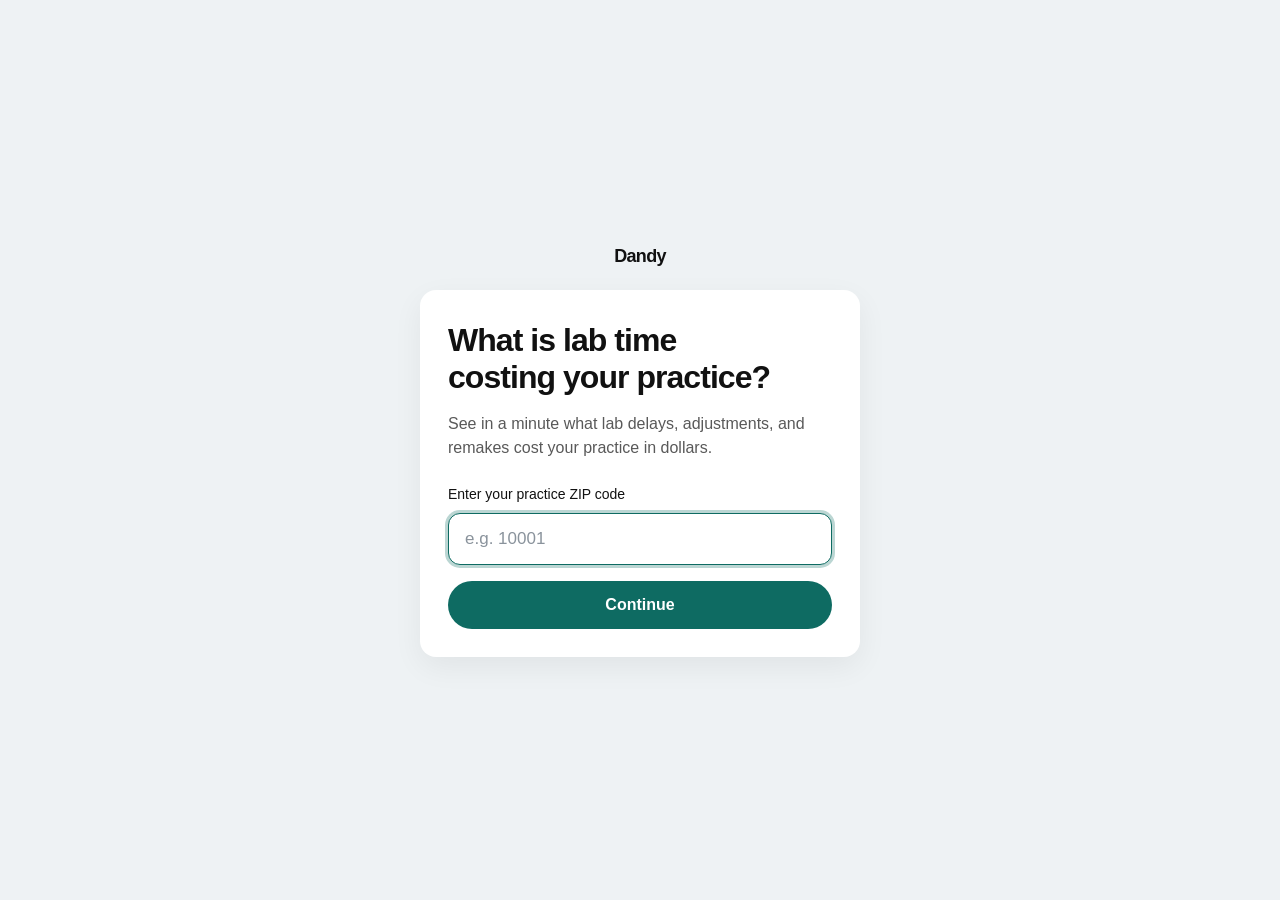
==== commit bd827c52: "Open on a ZIP page, then a centered calculator. Continue goes to calculator.html in the same tab so " ====
--- a/index.html
+++ b/index.html
@@ -4,593 +4,38 @@
 <meta charset="UTF-8">
 <meta name="viewport" content="width=device-width, initial-scale=1.0">
 <title>Dental Practice Production/Revenue Loss Calculator</title>
-<meta name="description" content="Estimate your annual loss from remakes, adjustments, and turnaround, using national and state averages.">
+<meta name="description" content="See in a minute what lab delays, adjustments, and remakes cost your practice in dollars.">
 <meta property="og:title" content="What is lab time costing your practice?">
-<meta property="og:description" content="See in a minute what waiting on labs, chairside adjustments, remakes, and running behind cost in dollars, based on your own numbers.">
+<meta property="og:description" content="See in a minute what lab delays, adjustments, and remakes cost your practice in dollars.">
 <meta property="og:type" content="website">
 <meta property="og:url" content="https://kristidillon.github.io/practice-loss-calculator/">
 <meta property="og:image" content="https://kristidillon.github.io/practice-loss-calculator/og.png">
 <meta property="og:image:width" content="1200">
 <meta property="og:image:height" content="630">
-<meta property="og:image:alt" content="What is lost chair time costing your practice?">
 <meta name="twitter:card" content="summary_large_image">
 <meta name="twitter:title" content="What is lab time costing your practice?">
-<meta name="twitter:description" content="See in a minute what waiting on labs, chairside adjustments, remakes, and running behind cost in dollars, based on your own numbers.">
+<meta name="twitter:description" content="See in a minute what lab delays, adjustments, and remakes cost your practice in dollars.">
 <meta name="twitter:image" content="https://kristidillon.github.io/practice-loss-calculator/og.png">
-<meta name="theme-color" content="#ffffff">
+<meta name="theme-color" content="#eef2f4">
 <link rel="icon" href="favicon.svg" type="image/svg+xml">
 <link rel="stylesheet" href="css/styles.css">
 </head>
 <body>
-<main id="screen1" class="gate">
-  <a class="wordmark" href="#screen1">Dandy</a>
+<main class="gate">
+  <a class="wordmark" href="index.html">Dandy</a>
   <div class="gate-card">
     <h1>What is lab time costing your practice?</h1>
-    <p class="lead">See in a minute what waiting on labs, chairside adjustments, remakes, and running behind cost in dollars, based on your own numbers.</p>
-    <p class="lead next">Enter your practice ZIP code to load wage data for your state. Then fill in your office size and time lost. The estimate updates as you type.</p>
-    <label for="zip">Enter your practice ZIP code</label>
-    <input id="zip" name="zip" inputmode="numeric" autocomplete="postal-code" maxlength="5" placeholder="ZIP code" aria-describedby="zipStatus">
-    <p class="status" id="zipStatus" role="status"></p>
-    <button type="button" class="btn btn-block" id="continueZip">Continue</button>
+    <p class="lead">See in a minute what lab delays, adjustments, and remakes cost your practice in dollars.</p>
+    <form id="zipForm" action="calculator.html" method="get">
+      <label for="zip">Enter your practice ZIP code</label>
+      <input id="zip" class="zip-field" name="zip" type="text" inputmode="numeric" autocomplete="postal-code" maxlength="5" placeholder="e.g. 10001" aria-describedby="zipStatus" enterkeyhint="go">
+      <p class="status" id="zipStatus" role="status"></p>
+      <button type="submit" class="btn btn-block">Continue</button>
+    </form>
   </div>
 </main>
-<div id="screen2" class="screen" hidden>
-<a class="skip" href="#result">Skip to the estimate</a>
-<header class="nav">
-  <div class="wrap wide nav-row">
-    <a class="brand wordmark" href="#top">Dandy</a>
-    <div class="wage-block">
-      <p class="wage-line">Wages for: <b id="wagePlace">your state</b> <button type="button" class="text-btn" id="changeZip">Change</button></p>
-      <p class="staff-stat"><span>Staff cost per hour</span> <b id="staffRate">$0</b></p>
-      <p class="hint" id="staffNote">Wages only, BLS May 2024, before benefits.</p>
-    </div>
-  </div>
-</header>
-
-<main id="top">
-  <section class="facts" aria-label="Survey findings">
-    <div class="wrap wide">
-      <ul class="tiles">
-        <li>
-          <b>19%</b>
-          <span>of hygienists switched jobs last year<sup><a href="#fn1">1</a></sup></span>
-        </li>
-        <li>
-          <b>82%</b>
-          <span>of dentists lost time to no-shows and late cancels<sup><a href="#fn2">2</a></sup></span>
-        </li>
-        <li>
-          <b>27%</b>
-          <span>couldn’t fill open staff roles<sup><a href="#fn2">2</a></sup></span>
-        </li>
-      </ul>
-      <p class="stand">Your lab and workflow shouldn’t contribute to these causes.</p>
-    </div>
-  </section>
-
-  <section id="calculator">
-    <div class="wrap wide">
-      <div class="panel">
-        <div class="calc">
-          <div class="inputs">
-            <div class="step-block">
-              <div class="step-kicker"><span>Your practice</span><span>1 / 2</span></div>
-              <div>
-                <label for="operatories">How many operatories are in use?</label>
-                <p class="hint">Chairs you can run this week.</p>
-                <div class="stepper">
-                  <button type="button" class="step" data-step="operatories" data-dir="-1" aria-label="Fewer operatories">−</button>
-                  <input id="operatories" data-field="operatories" type="number" min="1" max="40" step="1" value="4" inputmode="numeric">
-                  <button type="button" class="step" data-step="operatories" data-dir="1" aria-label="More operatories">+</button>
-                </div>
-              </div>
-              <div>
-                <label for="providers">How many providers see patients?</label>
-                <p class="hint">Dentists and hygienists.</p>
-                <div class="stepper">
-                  <button type="button" class="step" data-step="providers" data-dir="-1" aria-label="Fewer providers">−</button>
-                  <input id="providers" data-field="providers" type="number" min="1" max="40" step="1" value="2" inputmode="numeric">
-                  <button type="button" class="step" data-step="providers" data-dir="1" aria-label="More providers">+</button>
-                </div>
-              </div>
-              <div>
-                <label for="staffSize">How many other staff are on the team?</label>
-                <p class="hint">Not providers. Assumption — enter your own.</p>
-                <div class="stepper">
-                  <button type="button" class="step" data-step="staffSize" data-dir="-1" aria-label="Fewer staff">−</button>
-                  <input id="staffSize" data-field="staffSize" type="number" min="0" max="80" step="1" value="3" inputmode="numeric">
-                  <button type="button" class="step" data-step="staffSize" data-dir="1" aria-label="More staff">+</button>
-                </div>
-              </div>
-            </div>
-            <div class="step-block">
-              <div class="step-kicker"><span>Your lab</span><span>2 / 2</span></div>
-              <div>
-                <label for="fixedCases">How many crowns, bridges &amp; implant crowns do you send a month?</label>
-                <p class="hint">A starting guess. Assumption — enter your own.</p>
-                <div class="stepper">
-                  <button type="button" class="step" data-step="fixedCases" data-dir="-1" aria-label="Fewer fixed cases">−</button>
-                  <input id="fixedCases" data-field="fixedCases" type="number" min="0" max="400" step="1" value="20" inputmode="numeric">
-                  <button type="button" class="step" data-step="fixedCases" data-dir="1" aria-label="More fixed cases">+</button>
-                </div>
-              </div>
-              <div>
-                <label for="removableCases">How many partials &amp; dentures?</label>
-                <p class="hint">A month. Assumption — enter your own.</p>
-                <div class="stepper">
-                  <button type="button" class="step" data-step="removableCases" data-dir="-1" aria-label="Fewer removable cases">−</button>
-                  <input id="removableCases" data-field="removableCases" type="number" min="0" max="200" step="1" value="6" inputmode="numeric">
-                  <button type="button" class="step" data-step="removableCases" data-dir="1" aria-label="More removable cases">+</button>
-                </div>
-              </div>
-              <div>
-                <label for="turnaroundDays">How many days until cases are back in your hands?</label>
-                <p class="hint">Extra visits start after 7 days.</p>
-                <div class="stepper">
-                  <button type="button" class="step" data-step="turnaroundDays" data-dir="-1" aria-label="Fewer turnaround days">−</button>
-                  <input id="turnaroundDays" data-field="turnaroundDays" type="number" min="0" max="120" step="1" value="14" inputmode="numeric">
-                  <button type="button" class="step" data-step="turnaroundDays" data-dir="1" aria-label="More turnaround days">+</button>
-                </div>
-              </div>
-              <div>
-                <label for="adjustMin">Minutes spent adjusting each case at seat</label>
-                <p class="hint">Crowns use this. Partials start at 30.</p>
-                <div class="stepper">
-                  <button type="button" class="step" data-step="adjustMin" data-dir="-1" aria-label="Fewer adjustment minutes">−</button>
-                  <input id="adjustMin" data-field="adjustMin" type="number" min="0" max="120" step="1" value="15" inputmode="numeric">
-                  <button type="button" class="step" data-step="adjustMin" data-dir="1" aria-label="More adjustment minutes">+</button>
-                </div>
-              </div>
-              <div>
-                <label for="remakesPerMonth">Remakes last month</label>
-                <p class="hint">A count, not a percent.</p>
-                <div class="stepper">
-                  <button type="button" class="step" data-step="remakesPerMonth" data-dir="-1" aria-label="Fewer remakes">−</button>
-                  <input id="remakesPerMonth" data-field="remakesPerMonth" type="number" min="0" max="80" step="1" value="2" inputmode="numeric">
-                  <button type="button" class="step" data-step="remakesPerMonth" data-dir="1" aria-label="More remakes">+</button>
-                </div>
-              </div>
-            </div>
-          </div>
-
-          <div class="result" id="result">
-            <div class="lbl">Estimated loss per year</div>
-            <div class="big" id="outAnnual">$0</div>
-            <p class="pace" id="outPace">That's about 0 chair hours a month, or 0 full days.</p>
-            <div class="substats">
-              <p><b id="outMonth">$0</b> <span>per month</span></p>
-              <p><b id="outCrowns">0</b> <span>hours lost</span></p>
-            </div>
-            <div class="rows" id="rows"></div>
-            <div class="hbar" id="outProdGap">
-              <div class="hbar-row">
-                <span>Now</span>
-                <div class="track"><i id="barNow"></i></div>
-                <b id="nowProd">$0</b>
-              </div>
-              <div class="hbar-row">
-                <span>With fewer remakes</span>
-                <div class="track"><i id="barSc"></i></div>
-                <b id="scProd">$0</b>
-              </div>
-            </div>
-            <div class="actions">
-              <button type="button" class="text-btn" id="copyResults">Copy results</button>
-              <button type="button" class="text-btn" id="printResults">Print / save as PDF</button>
-            </div>
-            <p class="status" id="copyStatus" role="status"></p>
-            <p class="sr" id="liveTotal" aria-live="polite"></p>
-            <p class="quiet" id="outDayLine" hidden></p>
-            <p class="quiet" id="outMonthLine" hidden></p>
-          </div>
-        </div>
-      </div>
-    </div>
-  </section>
-
-  <section id="breakdown" hidden>
-    <div id="bars"></div>
-    <p id="overlapNote"></p>
-    <p id="buildFormula"></p>
-    <p id="outDiff"></p>
-    <p id="nowTotal"></p>
-    <p id="scTotal"></p>
-    <p id="nowQueue"></p>
-    <p id="scQueue"></p>
-  </section>
-
-  <section id="area">
-    <div class="wrap">
-      <details class="finetune">
-        <summary>Fine-tune</summary>
-        <div class="field">
-          <div class="field-top">
-            <div>
-              <label for="scenarioRemakes">Remakes per month in the comparison</label>
-              <div class="sub">The “With fewer remakes” bar uses this count. Starts at 1. <span class="chip assume">Assumption — enter your own</span></div>
-            </div>
-            <div class="val"><input id="scenarioRemakes" data-field="scenarioRemakes" type="number" min="0" max="80" step="1" value="1" inputmode="numeric"></div>
-          </div>
-        </div>
-        <div class="field">
-          <div class="field-top">
-            <div>
-              <label for="scenarioAdjust">Adjustment time in the comparison (min)</label>
-              <div class="sub">Starts at 5 minutes. <span class="chip assume">Assumption — enter your own</span></div>
-            </div>
-            <div class="val"><input id="scenarioAdjust" data-field="scenarioAdjust" type="number" min="0" max="60" step="1" value="5" inputmode="numeric"><span class="unit">min</span></div>
-          </div>
-        </div>
-        <div class="field">
-          <div class="field-top">
-            <div>
-              <label for="scenarioTurnaround">Turnaround in the comparison (days)</label>
-              <div class="sub">Starts at 7 days. Changes the bar when extra visits, temps, or a carrying rate are set. <span class="chip assume">Assumption — enter your own</span></div>
-            </div>
-            <div class="val"><input id="scenarioTurnaround" data-field="scenarioTurnaround" type="number" min="0" max="90" step="1" value="7" inputmode="numeric"><span class="unit">days</span></div>
-          </div>
-        </div>
-        <div class="field">
-          <div class="field-top">
-            <div>
-              <label for="units">Crown and bridge units per month</label>
-              <div class="sub">Starts from operatories and providers. Edit to override. <span class="chip assume">Assumption — enter your own</span></div>
-            </div>
-            <div class="val"><input id="units" data-field="units" type="number" min="0" max="400" value="50" inputmode="numeric"><span class="unit">/ mo</span></div>
-          </div>
-        </div>
-        <div class="field">
-          <div class="field-top">
-            <div>
-              <label for="unitsPerChair">Units per provider or operatory</label>
-              <div class="sub">Used when the monthly units field has not been edited</div>
-            </div>
-            <div class="val"><input id="unitsPerChair" data-field="unitsPerChair" type="number" min="0" max="80" step="1" value="25" inputmode="numeric"></div>
-          </div>
-        </div>
-        <div class="field">
-          <div class="field-top">
-            <div>
-              <label for="remakePct">Cases that come back as remakes</label>
-              <div class="sub">Starts at 8%. <span class="chip assume">Assumption — enter your own</span></div>
-            </div>
-            <div class="val"><input id="remakePct" data-field="remakePct" type="number" min="0" max="50" step="0.1" value="8" inputmode="decimal"><span class="unit">%</span></div>
-          </div>
-          <input data-field="remakePct" type="range" min="0" max="25" step="0.1" value="8" aria-label="Remake rate percent">
-          <div class="chips">
-            <button type="button" class="text-btn" id="useStudyRemake">Use 3.8% from the practice-network study</button>
-          </div>
-        </div>
-        <div class="field">
-          <div class="field-top">
-            <div>
-              <label for="adjustMinFine">Fixed cases: adjustment minutes</label>
-              <div class="sub"><span class="chip assume">Assumption — enter your own</span> Crowns, bridges, and implant crowns. Same field as the lab step.</div>
-            </div>
-            <div class="val"><input id="adjustMinFine" data-field="adjustMin" type="number" min="0" max="120" step="1" value="15" inputmode="numeric"><span class="unit">min</span></div>
-          </div>
-          <input data-field="adjustMin" type="range" min="0" max="45" value="15" aria-label="Fixed adjustment minutes">
-        </div>
-        <div class="field">
-          <div class="field-top">
-            <div>
-              <label for="removableAdjustMin">Removable cases: adjustment minutes</label>
-              <div class="sub"><span class="chip assume">Assumption — enter your own</span> Partials and dentures. No public average is loaded. Starts at 30.</div>
-            </div>
-            <div class="val"><input id="removableAdjustMin" data-field="removableAdjustMin" type="number" min="0" max="180" step="1" value="30" inputmode="numeric"><span class="unit">min</span></div>
-          </div>
-        </div>
-        <div class="field">
-          <div class="field-top">
-            <div>
-              <label for="removableRemakeHours">Removable cases: chair hours per remake</label>
-              <div class="sub"><span class="chip assume">Assumption — enter your own</span> Starts at 2.5. Fixed remakes use the chair-hours field below. Remakes you enter are split between the two in proportion to the cases you send.</div>
-            </div>
-            <div class="val"><input id="removableRemakeHours" data-field="removableRemakeHours" type="number" min="0" max="8" step="0.1" value="2.5" inputmode="decimal"><span class="unit">hr</span></div>
-          </div>
-        </div>
-      <div class="section-head">
-        <p class="eyebrow" id="areaEyebrow">Your area</p>
-        <h2 id="areaTitle">U.S. averages, ready to edit.</h2>
-        <p class="lede">Wages follow the state for your ZIP. Production and overhead are national, because the ADA survey is not published by state. Anything without a public figure is marked assumption.</p>
-      </div>
-      <div class="area-grid">
-        <div class="stack">
-          <h3>Production</h3>
-          <span class="chip source">ADA HPI, 2025 · national</span>
-          <div>
-            <label for="productionPerHour">Gross billings per practice hour</label>
-            <div class="money-input"><span>$</span><input id="productionPerHour" data-field="productionPerHour" type="number" min="100" max="3000" step="0.01" value="500" inputmode="decimal"></div>
-            <input data-field="productionPerHour" type="range" min="100" max="1500" step="1" value="500" aria-label="Production per hour in dollars">
-            <p class="hint" id="prodMeta"></p>
-            <div class="chips">
-              <button type="button" class="text-btn" id="useAdaMean">Use ADA average $621.15</button>
-              <button type="button" class="text-btn" id="useAdaMedian">Use ADA median $529.15</button>
-              <button type="button" class="text-btn" id="useFiveHundred">Use the $500 starting value</button>
-            </div>
-          </div>
-          <div class="pair">
-            <div>
-              <label for="hoursPerDay">Hours per day</label>
-              <input id="hoursPerDay" data-field="hoursPerDay" type="number" min="1" max="16" step="0.5" value="8" inputmode="decimal">
-              <p class="hint"><span class="chip assume">Assumption — enter your own</span></p>
-            </div>
-            <div>
-              <label for="productionPerDay">Production per day</label>
-              <div class="money-input"><span>$</span><input id="productionPerDay" data-field="productionPerDay" type="number" min="0" step="1" inputmode="decimal"></div>
-              <p class="hint">Hourly figure times hours per day. An estimate.</p>
-            </div>
-          </div>
-          <div>
-            <label for="officeHoursYear">Office hours per year</label>
-            <input id="officeHoursYear" data-field="officeHoursYear" type="number" min="1" max="4000" step="1" value="1726" inputmode="numeric">
-            <p class="hint">ADA: 1,726 hours in the office for owner general practitioners, 2025. Used to spread the annual estimate across office days.</p>
-          </div>
-        </div>
-
-        <div class="stack">
-          <h3>Wages</h3>
-          <span class="chip source">BLS OEWS, May 2024</span>
-          <p class="hint" id="teamLine"></p>
-          <div>
-            <label for="hygWage">Dental hygienist, mean hourly wage</label>
-            <div class="money-input"><span>$</span><input id="hygWage" data-field="hygWage" type="number" min="0" step="0.01" value="45.14" inputmode="decimal"></div>
-            <p class="hint" id="hygMeta">SOC 29-1292. Official cross-industry mean. Not a loaded wage.</p>
-          </div>
-          <div>
-            <label for="daWage">Dental assistant, mean hourly wage</label>
-            <div class="money-input"><span>$</span><input id="daWage" data-field="daWage" type="number" min="0" step="0.01" value="23.49" inputmode="decimal"></div>
-            <p class="hint" id="daMeta">SOC 31-9091. Official cross-industry mean. Not a loaded wage.</p>
-          </div>
-          <div>
-            <label for="receptionistWage">Receptionist, mean hourly wage</label>
-            <div class="money-input"><span>$</span><input id="receptionistWage" data-field="receptionistWage" type="number" min="0" step="0.01" value="21.39" inputmode="decimal"></div>
-            <p class="hint" id="recMeta">SOC 43-4171, Offices of Dentists (NAICS 621200). Not a loaded wage.</p>
-          </div>
-          <div class="pair">
-            <div>
-              <label for="staffHrs">Staff hours a week chasing cases</label>
-              <input id="staffHrs" data-field="staffHrs" type="number" min="0" max="20" step="0.25" value="4" inputmode="decimal">
-              <input data-field="staffHrs" type="range" min="0" max="20" step="0.25" value="4" aria-label="Staff hours per week chasing cases">
-              <p class="hint">Used in the one-case comparison below, not in the annual loss above.</p>
-            </div>
-            <div>
-              <label for="staffWage">Hourly cost of that chasing time</label>
-              <div class="money-input"><span>$</span><input id="staffWage" data-field="staffWage" type="number" min="15" max="75" step="1" value="28" inputmode="decimal"></div>
-              <input data-field="staffWage" type="range" min="15" max="75" value="28" aria-label="Chasing wage in dollars">
-              <p class="hint">Starts at $28, the one-case calculator’s starting value. Not a BLS wage.</p>
-            </div>
-          </div>
-        </div>
-
-        <div class="stack">
-          <h3>Chair time</h3>
-          <span class="chip assume">Assumption — enter your own</span>
-          <div class="pair">
-            <div>
-              <label for="prepMin">Prep appointment (minutes)</label>
-              <input id="prepMin" data-field="prepMin" type="number" min="0" max="300" step="1" value="60" inputmode="numeric">
-            </div>
-            <div>
-              <label for="seatMin">Seat appointment (minutes)</label>
-              <input id="seatMin" data-field="seatMin" type="number" min="0" max="300" step="1" value="30" inputmode="numeric">
-            </div>
-          </div>
-          <div>
-            <label for="remakeHours">Chair hours a remake costs</label>
-            <input id="remakeHours" data-field="remakeHours" type="number" min="0" max="8" step="0.05" value="1.5" inputmode="decimal">
-            <p class="hint" id="remakeHoursHint">60 + 30 minutes is 1.5 hours, the one-case calculator’s starting value. No public U.S. average is loaded.</p>
-            <button type="button" class="text-btn" id="usePrepSeat">Use prep + seat</button>
-          </div>
-          <div>
-            <label for="assistantPerChairHour">Assistant hours per chair hour</label>
-            <input id="assistantPerChairHour" data-field="assistantPerChairHour" type="number" min="0" max="4" step="0.1" value="1" inputmode="decimal">
-            <p class="hint">Assumption — enter your own. Starts at 1.</p>
-          </div>
-          <div class="pair">
-            <div>
-              <label for="hygPerChairHour">Hygienist hours per chair hour</label>
-              <input id="hygPerChairHour" data-field="hygPerChairHour" type="number" min="0" max="4" step="0.1" value="1" inputmode="decimal">
-            </div>
-            <div>
-              <label for="receptionistPerChairHour">Receptionist hours per chair hour</label>
-              <input id="receptionistPerChairHour" data-field="receptionistPerChairHour" type="number" min="0" max="4" step="0.1" value="1" inputmode="decimal">
-            </div>
-          </div>
-          <p class="hint">These three start at 1, so staff cost begins at Team/hr: one hygienist, one assistant, and one receptionist for each chair hour counted. Assumption — enter your own.</p>
-          <div class="pair">
-            <div>
-              <label for="hygHoursPerRemake">Hygienist hours per remake</label>
-              <input id="hygHoursPerRemake" data-field="hygHoursPerRemake" type="number" min="0" max="8" step="0.1" value="0" inputmode="decimal">
-            </div>
-            <div>
-              <label for="hygHoursPerSeat">Hygienist hours per seat</label>
-              <input id="hygHoursPerSeat" data-field="hygHoursPerSeat" type="number" min="0" max="8" step="0.1" value="0" inputmode="decimal">
-            </div>
-          </div>
-          <p class="hint">Both start at 0. They add hours on top of hygienist hours per chair hour. Assumption — enter your own.</p>
-        </div>
-
-        <div class="stack">
-          <h3>Overhead, remakes, turnaround</h3>
-          <div>
-            <label for="overheadPct">Overhead, percent of gross billings</label>
-            <input id="overheadPct" data-field="overheadPct" type="number" min="0" max="100" step="0.01" value="57.62" inputmode="decimal">
-            <p class="hint" id="overheadMeta"></p>
-          </div>
-          <div>
-            <label for="overheadPerHour">Overhead per practice hour</label>
-            <div class="money-input"><span>$</span><input id="overheadPerHour" data-field="overheadPerHour" type="number" min="0" step="0.01" inputmode="decimal"></div>
-            <p class="hint">Production per hour times the percent above. Editing this recalculates the percent.</p>
-          </div>
-          <div>
-            <label for="labFee">Lab fee per remake</label>
-            <div class="money-input"><span>$</span><input id="labFee" data-field="labFee" type="number" min="0" step="1" value="0" inputmode="decimal"></div>
-            <p class="hint"><span class="chip assume">Assumption — enter your own</span> No public U.S. lab-fee average is loaded. Starts at $0.</p>
-          </div>
-          <div class="pair">
-            <div>
-              <label for="turnaroundDaysFine">Lab turnaround (days)</label>
-              <input id="turnaroundDaysFine" data-field="turnaroundDays" type="number" min="0" max="120" step="1" value="14" inputmode="numeric">
-              <p class="hint"><span class="chip assume">Assumption — enter your own</span> Starts at 14 days. Not a measured U.S. average.</p>
-            </div>
-            <div>
-              <label for="tempCost">Temp cost per case</label>
-              <div class="money-input"><span>$</span><input id="tempCost" data-field="tempCost" type="number" min="0" step="1" value="0" inputmode="decimal"></div>
-              <p class="hint"><span class="chip assume">Assumption — enter your own</span></p>
-            </div>
-          </div>
-          <div class="pair">
-            <div>
-              <label for="extraVisits">Extra visits per case</label>
-              <input id="extraVisits" data-field="extraVisits" type="number" min="0" max="6" step="1" value="1" inputmode="numeric">
-              <p class="hint"><span class="chip assume">Assumption — enter your own</span></p>
-            </div>
-            <div>
-              <label for="extraVisitAfterDays">Count those visits after (days)</label>
-              <input id="extraVisitAfterDays" data-field="extraVisitAfterDays" type="number" min="0" max="90" step="1" value="7" inputmode="numeric">
-              <p class="hint">Visits count only when turnaround is longer than this. Assumption — enter your own.</p>
-            </div>
-          </div>
-          <div class="pair">
-            <div>
-              <label for="extraVisitMin">Minutes per extra visit</label>
-              <input id="extraVisitMin" data-field="extraVisitMin" type="number" min="0" max="180" step="1" value="20" inputmode="numeric">
-              <p class="hint"><span class="chip assume">Assumption — enter your own</span></p>
-            </div>
-            <div>
-              <label for="hygHoursPerExtraVisit">Hygienist hours per extra visit</label>
-              <input id="hygHoursPerExtraVisit" data-field="hygHoursPerExtraVisit" type="number" min="0" max="8" step="0.1" value="0" inputmode="decimal">
-              <p class="hint"><span class="chip assume">Assumption — enter your own</span></p>
-            </div>
-          </div>
-          <div>
-            <label for="carryRatePct">Carrying rate on delayed billings (% per year)</label>
-            <input id="carryRatePct" data-field="carryRatePct" type="number" min="0" max="40" step="0.1" value="0" inputmode="decimal">
-            <p class="hint"><span class="chip assume">Assumption — enter your own</span> Starts at 0, so delayed collections are shown as billings in the queue and are not added to the loss until you set a rate.</p>
-          </div>
-          <p class="hint"><button type="button" class="text-btn" id="useCrowns18">Use 18 crowns a month, the self-reported study average</button></p>
-        </div>
-      </div>
-      </details>
-    </div>
-  </section>
-
-  <section class="band" id="comparison">
-    <div class="wrap">
-      <div class="section-head">
-        <p class="eyebrow">Same math as the one-case page</p>
-        <h2>Chair and staff time, against a lower target.</h2>
-        <p class="lede">This is the original calculator. It prices the gap between your remake rate, adjustment time, and chasing hours and the lower targets below. It does not include overhead, lab fees, or turnaround.</p>
-      </div>
-      <div class="delta rv">
-        <div class="lbl">Chair + staff time, per year, at your targets</div>
-        <div class="delta-num" id="deltaDollars">$0</div>
-        <p class="hint">From remakes you’d avoid, minutes back at the seat, and staff hours no longer spent chasing a case — at your own numbers.</p>
-        <div class="stats night-stats">
-          <div class="stat"><b id="deltaHours">0</b><span>chair hours in the gap, per year</span></div>
-          <div class="stat"><b id="deltaRemakes">0</b><span>remakes in the gap, per year</span></div>
-          <div class="stat"><b id="deltaStaffHours">0</b><span>chasing hours in the gap, per year</span></div>
-          <div class="stat"><b id="deltaStaffCost">$0</b><span>chasing cost in the gap, per year</span></div>
-        </div>
-        <p class="hint" style="margin-top:16px" id="deltaMonth"></p>
-        <div class="assume-grid">
-          <div>
-            <label for="targetRemakePct">Comparison remake rate (%)</label>
-            <input id="targetRemakePct" data-field="targetRemakePct" type="number" min="0" max="20" step="0.1" value="2">
-          </div>
-          <div>
-            <label for="targetAdjustMin">Comparison adjustment (min)</label>
-            <input id="targetAdjustMin" data-field="targetAdjustMin" type="number" min="0" max="30" step="1" value="5">
-          </div>
-          <div>
-            <label for="targetStaffHrs">Comparison chasing hours / week</label>
-            <input id="targetStaffHrs" data-field="targetStaffHrs" type="number" min="0" max="10" step="0.25" value="0.5">
-          </div>
-          <div>
-            <label for="remakeHoursEcho">Chair hours per remake</label>
-            <input id="remakeHoursEcho" type="text" readonly value="1.5" aria-readonly="true">
-            <p class="hint">Edited under Your area.</p>
-          </div>
-        </div>
-        <p class="hint" id="deltaFormula" style="margin-top:14px"></p>
-        <p class="hint">These targets start where the one-case calculator starts. They are editable assumptions, not a predicted result. This comparison does not price turnover.</p>
-      </div>
-    </div>
-  </section>
-
-  <section class="band" id="sources">
-    <div class="wrap">
-      <div class="section-head">
-        <p class="eyebrow">Sources and assumptions</p>
-        <h2>Where the numbers come from.</h2>
-      </div>
-      <div class="sources">
-        <div>
-          <h3>Wages — BLS OEWS, May 2024</h3>
-          <p>Dental hygienists (SOC 29-1292) and dental assistants (SOC 31-9091) are official published mean hourly wages, cross-industry, for all 50 states and the District of Columbia. Receptionists (SOC 43-4171) are mean hourly wages for Offices of Dentists (NAICS 621200). State receptionist figures are May 2024 OEWS research estimates: BLS publishes them for research, they do not get every quality check of the standard release, and model error may be higher. The national receptionist figure is the official national industry mean, $21.39. Team/hr is one of each role. Wages only; benefits and payroll taxes are not included. Minnesota, Montana, and Vermont have no published dental-office receptionist wage, so Team/hr is n/a there and the estimate uses the U.S. receptionist mean, labeled as such. <a href="https://www.bls.gov/oes/tables.htm">BLS OEWS tables</a>. <a href="https://www.bls.gov/oes/oes_research_2024.htm">May 2024 research estimates</a>.</p>
-        </div>
-        <div>
-          <h3>Production and hours — ADA Health Policy Institute, 2025</h3>
-          <p>2026 Survey of Dental Practice, results for 2025. Table 9: solo general practitioners, average gross billings per practice hour $621.15 (median $529.15, 246 responses). That is practice billings per practice hour, not a dentist-only wage, and it is national only. Table 19: owner general practitioners averaged 1,726 hours in the office in 2025. <a href="https://www.ada.org/resources/research/health-policy-institute/dental-practice-research">ADA dental practice research</a>.</p>
-        </div>
-        <div>
-          <h3>Overhead — derived, not an ADA-published percent</h3>
-          <p>Table 13: average practice expenses per owner general practitioner, excluding shareholder salaries, $556,450 (367 responses). Table 5: average gross billings per owner general practitioner, $965,660 (423 responses). 556,450 / 965,660 = 57.62% rounded to the cent. Gross billings are not collections, the two averages are from different respondents, and owner pay is excluded. Per practice hour applies that percent to the production-per-hour field. At the ADA hourly average, that is about $358. That share is shown next to lost production and is not added to the annual total, because gross billings per hour already include overhead.</p>
-        </div>
-        <div>
-          <h3>Studies you can apply, not the starting case volume</h3>
-          <p>McCracken et al., Journal of Prosthodontics 28(2):122–130, published online November 22, 2018. Of 3,731 single-unit crowns that reached try-in, 141 (3.8%) were rejected. 205 dentists in the National Dental Practice-Based Research Network. <a href="https://doi.org/10.1111/jopr.12995">doi:10.1111/jopr.12995</a>. The remake field starts at 8% because that is the one-case calculator’s starting value, not this study.</p>
-          <p>McCracken et al., Journal of the American Dental Association 2017;148(11):788–796.e4. Dentists in that questionnaire reported a mean of 18 crowns a month. Most (59%) reported a remake rate under 2%, and 17% reported a rate over 4%. That is self-report, separate from the 3.8% try-in study. <a href="https://pmc.ncbi.nlm.nih.gov/articles/PMC5793929/">PMC5793929</a>. Units per month start at 25, the one-case calculator’s starting value.</p>
-        </div>
-        <div>
-          <h3>ZIP codes</h3>
-          <p>GeoNames postal codes, CC BY 4.0, U.S. file. <a href="https://www.geonames.org/">geonames.org</a>. A ZIP maps to a state, then to that state’s OEWS wages. It is not a ZIP-level wage. Military mail entries in that file have no state, so the page uses U.S. means. Puerto Rico is not in this wage file. Two Hawaii ZIP codes that also appear as military mail, 96860 and 96863, map to Hawaii.</p>
-        </div>
-        <div>
-          <h3>Comparison formula</h3>
-          <p>The lower comparison prices the gap in remake rate, adjustment minutes, and chasing hours. It does not include overhead, lab fees, or turnaround. A 5–10% industry-average remake line is not used here; this page did not find a public source for that range.</p>
-        </div>
-        <div>
-          <h3>Marked “assumption — enter your own”</h3>
-          <ul>
-            <li>Adjustment minutes, prep minutes, seat minutes, and chair hours per remake.</li>
-            <li>Assistant, hygienist, and receptionist hours per chair hour start at 1, which is Team/hr. Extra hygienist hours per remake and per seat start at 0.</li>
-            <li>Lab fee per remake and temp cost (both start at $0).</li>
-            <li>Extra visits (starts at 1), the day threshold (7), and minutes per extra visit (20).</li>
-            <li>Carrying rate (starts at 0, so the queue of billings is shown and not added).</li>
-            <li>Hours per day (8). Turnaround days (14). The scenario’s 2%, 5 minutes, and 7 days.</li>
-          </ul>
-        </div>
-        <p>The annual total is lost production plus staff wages for that unproductive time. Overhead is not added again. Lab fees, temps, and carrying cost are added only when those fields are set. Estimates update as you type. They are not a quote.</p>
-      </div>
-    </div>
-  </section>
-</main>
-
-<footer>
-  <div class="wrap foot">
-    <div>Dental Practice Production/Revenue Loss Calculator</div>
-    <div>Estimates based on the numbers you enter plus BLS May 2024 state wages. Not a guarantee.</div>
-  </div>
-  <p class="footnote">
-    <span id="fn1"><sup>1</sup> DentalPost, 2024 Dental Hygienist Salary Survey, fielded July–October 2023, 1,802 registered dental hygienists. 19.35% changed employers in the previous 12 months. <a href="https://www.dental-post.com/hubfs/salarysurvey2024/ss2024-dentalhygienist.pdf">Survey PDF</a>.</span>
-    <span id="fn2"><sup>2</sup> ADA Health Policy Institute, Economic Outlook and Emerging Issues in Dentistry, December 2023. 923 dentists, December 11–17, 2023. Question: which factors prevented the appointment schedule from reaching 100% last week. The reasons were no-shows or cancellations with less than 24 hours’ notice (82%), cancellations with more than 24 hours’ notice (51%), not enough patients making appointments (37%), and trouble filling vacant staff positions (27%). <a href="https://www.ada.org/-/media/project/ada-organization/ada/ada-org/files/resources/research/hpi/dec2023_hpi_economic_outlook_dentistry_slides.pdf">Slides</a>. A 2017 ranking of the top causes of lost production was not used; this poll is the verified source.</span>
-    <span id="fn3"><sup>3</sup> The annual total is chair time priced at gross billings per practice hour, plus staff wages for that time. ADA gross billings already include overhead, so the 57.62% share is not added on top. Staff wages are added because the billings figure is production, not the wage paid to assistants and receptionists for those hours.</span>
-    <span>Wages follow the state for the ZIP, from BLS OEWS May 2024. Production per hour and the overhead share are U.S. figures; ADA does not publish them by state. Minnesota, Montana, and Vermont have no published dental-office receptionist wage, so the U.S. mean of $21.39 is used there. Military mail uses the U.S. means. The estimate includes 1 assumed extra visit per case when lab turnaround is longer than 7 days. That visit count is an assumption.</span>
-    <span>Averages used in the calculator: U.S. Bureau of Labor Statistics, Occupational Employment and Wage Statistics, May 2024 state estimates and Offices of Dentists industry estimates; ADA Health Policy Institute, Survey of Dental Practice (2025 results); GeoNames postal codes for ZIP-to-state. Figures are estimates. Assumptions are yours to edit.</span>
-  </p>
-</footer>
-
-<noscript><p class="wrap">This estimate needs JavaScript. The page is still a single file you can open locally once JavaScript is available.</p></noscript>
-<div class="sticky-total" id="stickyTotal">
-  <span>Estimated loss per year</span>
-  <b id="stickyAnnual">$0</b>
-</div>
-</div>
-<script src="js/data.js"></script>
-<script src="js/zips.js"></script>
-<script src="js/model.js"></script>
-<script src="js/app.js"></script>
+<script src="js/data.js" defer></script>
+<script src="js/zips.js" defer></script>
+<script src="js/gate.js" defer></script>
 </body>
 </html>
--- a/css/styles.css
+++ b/css/styles.css
@@ -61,8 +61,19 @@
 .gate-card .lead { margin-top: 16px; color: var(--muted); font-size: 16px; }
 .gate-card .next { margin-top: 12px; }
 .gate-card label { display: block; margin-top: 24px; font-size: 14px; }
-.gate-card input { margin-top: 8px; }
+.gate-card .zip-field {
+  display: block; width: 100%; height: 52px; margin-top: 8px; padding: 0 16px;
+  border: 1px solid #d7dee5; border-radius: 12px; background: #fff;
+  font-size: 17px; line-height: normal;
+}
+.gate-card .zip-field::placeholder { color: #8a939c; }
+.gate-card .zip-field:focus,
+.gate-card .zip-field:focus-visible {
+  outline: none; border-color: var(--accent);
+  box-shadow: 0 0 0 3px rgba(14, 107, 98, .28);
+}
 .btn-block { width: 100%; margin-top: 16px; }
+.page-hint { color: var(--muted); font-size: 14px; line-height: 1.45; margin: 8px auto 0; }
 .step-block { display: grid; gap: 22px; }
 .step-kicker { display: flex; justify-content: space-between; align-items: baseline; font-size: 13px; color: var(--muted); letter-spacing: .04em; text-transform: uppercase; }
 .step-kicker span:first-child { color: var(--ink); letter-spacing: 0; text-transform: none; font-size: 15px; font-weight: 600; }
@@ -124,7 +135,8 @@
 .sr { position: absolute; width: 1px; height: 1px; padding: 0; margin: -1px; overflow: hidden; clip: rect(0,0,0,0); white-space: nowrap; border: 0; }
 .sticky-total { display: none; }
 @media (max-width: 800px) {
-  .wage-block { text-align: left; }
+  .nav-row { flex-direction: column; align-items: flex-start; }
+  .wage-block { text-align: left; width: 100%; }
   .calc { grid-template-columns: 1fr; gap: 32px; }
   .panel { padding: 22px 18px 24px; }
   .hbar-row { grid-template-columns: 1fr auto; }
@@ -194,7 +206,7 @@
   line-height: .95; color: var(--accent); font-variant-numeric: tabular-nums;
 }
 .hours { margin-top: 16px; font-size: 17px; }
-.rows { margin-top: 24px; }
+.rows { margin-top: 24px; min-height: 112px; }
 .break-row {
   display: grid; grid-template-columns: 1fr auto; gap: 16px;
   align-items: baseline; padding: 16px 0; border-top: 1px solid var(--hair);
@@ -274,8 +286,50 @@
 
 @media (prefers-reduced-motion: reduce) {
   html { scroll-behavior: auto; }
-  .btn, .track i { transition: none; }
-}
+  .btn, .track i, .rise { transition: none; animation: none; }
+}
+
+.calc-page { background: linear-gradient(180deg, #eef2f4 0%, #fff 520px); }
+.stage-head { text-align: center; padding: 32px 20px 4px; }
+.stage-head .wordmark { display: block; font-size: 22px; }
+.wage-pill {
+  display: flex; width: fit-content; align-items: center; gap: 6px;
+  margin: 16px auto 0; padding: 8px 16px; border-radius: 999px; background: #fff;
+  box-shadow: 0 8px 24px rgba(17, 17, 17, .06); font-size: 14px;
+}
+.wage-pill a { color: var(--accent); text-decoration: none; font-weight: 600; }
+.staff-line { margin-top: 10px; color: var(--muted); font-size: 13px; min-height: 1.4em; }
+.stage { max-width: 720px; margin: 0 auto; padding: 16px 20px 8px; display: grid; gap: 20px; }
+.calc-page .wrap, .calc-page .wrap.wide { max-width: 720px; }
+.card {
+  background: #fff; border-radius: 20px; box-shadow: 0 12px 32px rgba(17, 17, 17, .06);
+  padding: 32px; display: grid; gap: 18px;
+}
+@media (max-width: 720px) { .card { padding: 20px; } }
+#result { text-align: center; }
+#result .break-row, #result .hbar-row { text-align: left; }
+.substats { justify-content: center; flex-wrap: wrap; }
+.substats p { margin: 0; background: #f3f6f7; border-radius: 999px; padding: 8px 14px; }
+.actions { justify-content: center; }
+.calc-page .stepper {
+  height: 52px; border-bottom: 0; gap: 8px;
+  grid-template-columns: 44px minmax(0, 1fr) 44px;
+}
+.calc-page .step {
+  width: 44px; height: 44px; border-radius: 22px; background: #e6f3f1; color: var(--accent);
+}
+.calc-page .step:hover { background: #d7ebe8; }
+.calc-page .stepper input {
+  height: 52px; font-size: 20px; font-weight: 600; border-bottom: 1px solid #e4eaee; background: transparent;
+}
+.calc-page .card label { display: block; font-size: 16px; font-weight: 600; letter-spacing: -.02em; margin-bottom: 8px; }
+@keyframes rise {
+  from { opacity: 0; transform: translateY(8px); }
+  to { opacity: 1; transform: none; }
+}
+.rise { animation: rise .5s var(--ease) both; }
+.stage .rise:nth-child(2) { animation-delay: .06s; }
+.stage .rise:nth-child(3) { animation-delay: .12s; }
 @media (prefers-reduced-motion: no-preference) {
   .track i { transition: width .45s var(--ease); }
 }
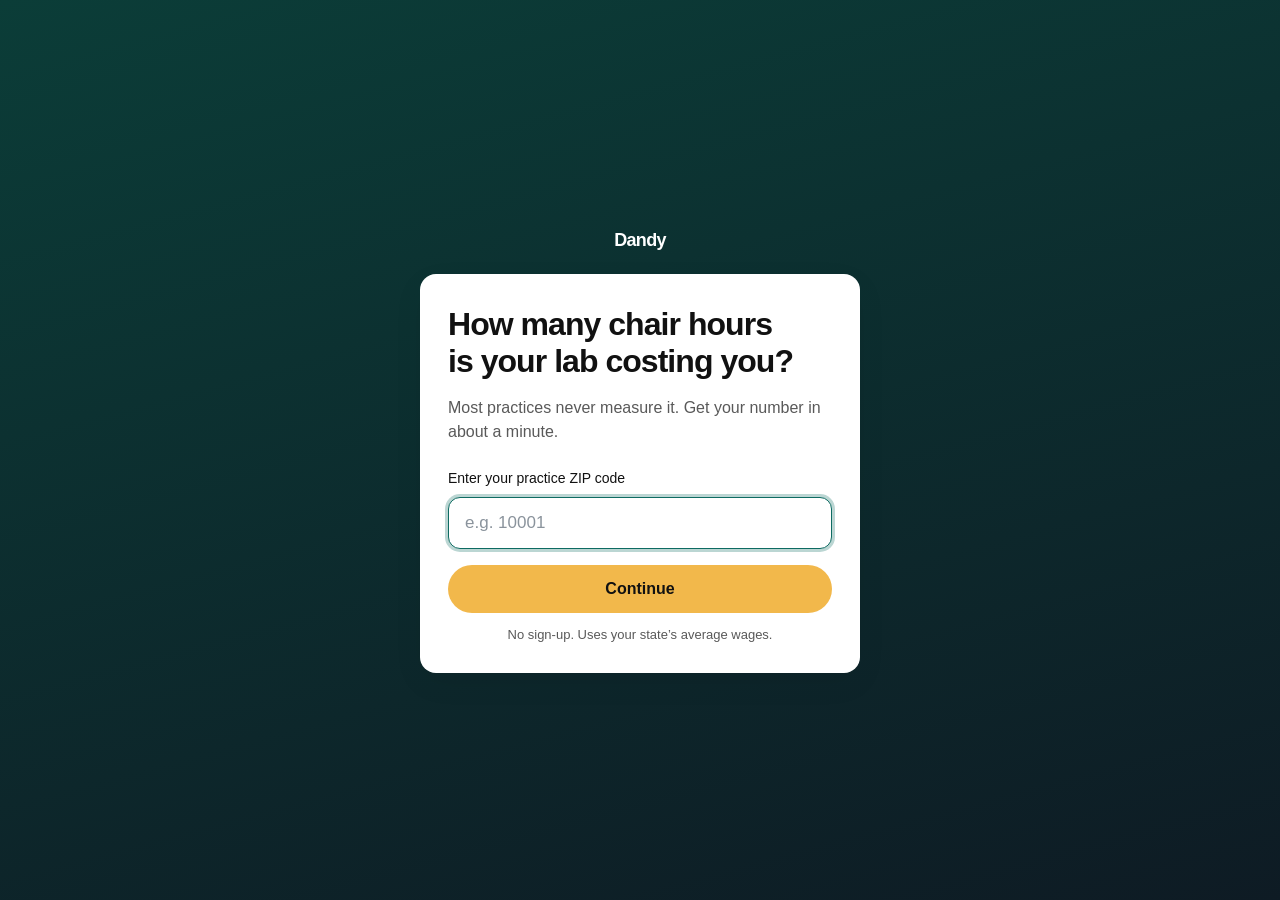
==== commit 1211d218: "Lead with the annual loss on a dark band. The opening card asks for chair hours against a deep teal " ====
--- a/index.html
+++ b/index.html
@@ -16,7 +16,7 @@
 <meta name="twitter:title" content="What is lab time costing your practice?">
 <meta name="twitter:description" content="See in a minute what lab delays, adjustments, and remakes cost your practice in dollars.">
 <meta name="twitter:image" content="https://kristidillon.github.io/practice-loss-calculator/og.png">
-<meta name="theme-color" content="#eef2f4">
+<meta name="theme-color" content="#0b3d38">
 <link rel="icon" href="favicon.svg" type="image/svg+xml">
 <link rel="stylesheet" href="css/styles.css">
 </head>
@@ -24,13 +24,14 @@
 <main class="gate">
   <a class="wordmark" href="index.html">Dandy</a>
   <div class="gate-card">
-    <h1>What is lab time costing your practice?</h1>
-    <p class="lead">See in a minute what lab delays, adjustments, and remakes cost your practice in dollars.</p>
+    <h1>How many chair hours is your lab costing you?</h1>
+    <p class="lead">Most practices never measure it. Get your number in about a minute.</p>
     <form id="zipForm" action="calculator.html" method="get">
       <label for="zip">Enter your practice ZIP code</label>
       <input id="zip" class="zip-field" name="zip" type="text" inputmode="numeric" autocomplete="postal-code" maxlength="5" placeholder="e.g. 10001" aria-describedby="zipStatus" enterkeyhint="go">
       <p class="status" id="zipStatus" role="status"></p>
-      <button type="submit" class="btn btn-block">Continue</button>
+      <button type="submit" class="btn btn-block btn-amber">Continue</button>
+      <p class="micro">No sign-up. Uses your state’s average wages.</p>
     </form>
   </div>
 </main>
--- a/css/styles.css
+++ b/css/styles.css
@@ -50,9 +50,11 @@
 .gate[hidden], #screen2[hidden] { display: none !important; }
 .gate {
   min-height: 100vh; display: flex; flex-direction: column; align-items: center; justify-content: center;
-  gap: 20px; padding: 32px 16px; background: #eef2f4;
-}
-.gate .wordmark { font-size: 18px; }
+  gap: 20px; padding: 32px 16px;
+  background: linear-gradient(165deg, #0b3d38 0%, #0e1b24 100%);
+}
+.gate .wordmark { font-size: 18px; color: #fff; }
+.micro { margin-top: 12px; color: var(--muted); font-size: 13px; text-align: center; }
 .gate-card {
   width: 440px; max-width: 100%; background: #fff; border-radius: 16px;
   box-shadow: 0 10px 30px rgba(17, 17, 17, .06); padding: 32px 28px 28px;
@@ -112,6 +114,8 @@
   transition: opacity .2s var(--ease);
 }
 .btn:hover { opacity: .88; }
+.btn.btn-amber { background: #f2b84b; color: #111; }
+.btn.btn-amber:hover { opacity: .92; }
 
 #calculator { padding: 40px 0 16px; scroll-margin-top: 16px; }
 .panel { background: var(--panel); border-radius: 18px; padding: 28px 28px 32px; }
@@ -146,10 +150,10 @@
     display: flex; position: fixed; left: 0; right: 0; bottom: 0; z-index: 4;
     justify-content: space-between; align-items: center; gap: 16px;
     min-height: 56px; padding: 8px 20px calc(8px + env(safe-area-inset-bottom));
-    background: #fff; border-top: 1px solid var(--hair);
+    background: #0e1b24; color: #fff; border-top: 0;
   }
-  .sticky-total span { color: var(--muted); font-size: 13px; }
-  .sticky-total b { font-size: 18px; font-variant-numeric: tabular-nums; color: var(--accent); }
+  .sticky-total span { color: rgba(255,255,255,.75); font-size: 13px; }
+  .sticky-total b { font-size: 18px; font-variant-numeric: tabular-nums; color: #fff; }
 }
 .grid4 {
   display: grid;
@@ -289,9 +293,20 @@
   .btn, .track i, .rise { transition: none; animation: none; }
 }
 
-.calc-page { background: linear-gradient(180deg, #eef2f4 0%, #fff 520px); }
-.stage-head { text-align: center; padding: 32px 20px 4px; }
-.stage-head .wordmark { display: block; font-size: 22px; }
+.calc-page { background: #f4f7f8; }
+.band-top {
+  text-align: center; color: #fff;
+  padding: 28px 20px 88px;
+  background: linear-gradient(165deg, #0b3d38 0%, #0e1b24 100%);
+}
+.band-top .wordmark { display: block; color: #fff; font-size: 18px; }
+.band-top .lbl { margin-top: 28px; color: rgba(255,255,255,.72); }
+.band-top .big { color: #fff; font-size: clamp(64px, 10vw, 92px); }
+.band-top .pace { color: rgba(255,255,255,.9); max-width: 28em; margin-left: auto; margin-right: auto; }
+.band-top .substats p { background: rgba(255,255,255,.14); color: #fff; }
+.band-top .wage-pill { background: rgba(255,255,255,.12); color: #fff; box-shadow: none; }
+.band-top .wage-pill a { color: #f2b84b; }
+.band-top .staff-line { color: rgba(255,255,255,.78); }
 .wage-pill {
   display: flex; width: fit-content; align-items: center; gap: 6px;
   margin: 16px auto 0; padding: 8px 16px; border-radius: 999px; background: #fff;
@@ -299,6 +314,9 @@
 }
 .wage-pill a { color: var(--accent); text-decoration: none; font-weight: 600; }
 .staff-line { margin-top: 10px; color: var(--muted); font-size: 13px; min-height: 1.4em; }
+.stage.overlap { margin-top: -52px; position: relative; }
+.recover { text-align: center; font-size: 16px; }
+.recover { background: #f2b84b; color: #111; border-radius: 12px; padding: 12px 16px; font-weight: 600; }
 .stage { max-width: 720px; margin: 0 auto; padding: 16px 20px 8px; display: grid; gap: 20px; }
 .calc-page .wrap, .calc-page .wrap.wide { max-width: 720px; }
 .card {
@@ -323,6 +341,7 @@
   height: 52px; font-size: 20px; font-weight: 600; border-bottom: 1px solid #e4eaee; background: transparent;
 }
 .calc-page .card label { display: block; font-size: 16px; font-weight: 600; letter-spacing: -.02em; margin-bottom: 8px; }
+.calc-page .card h2 { text-align: center; font-size: 22px; }
 @keyframes rise {
   from { opacity: 0; transform: translateY(8px); }
   to { opacity: 1; transform: none; }
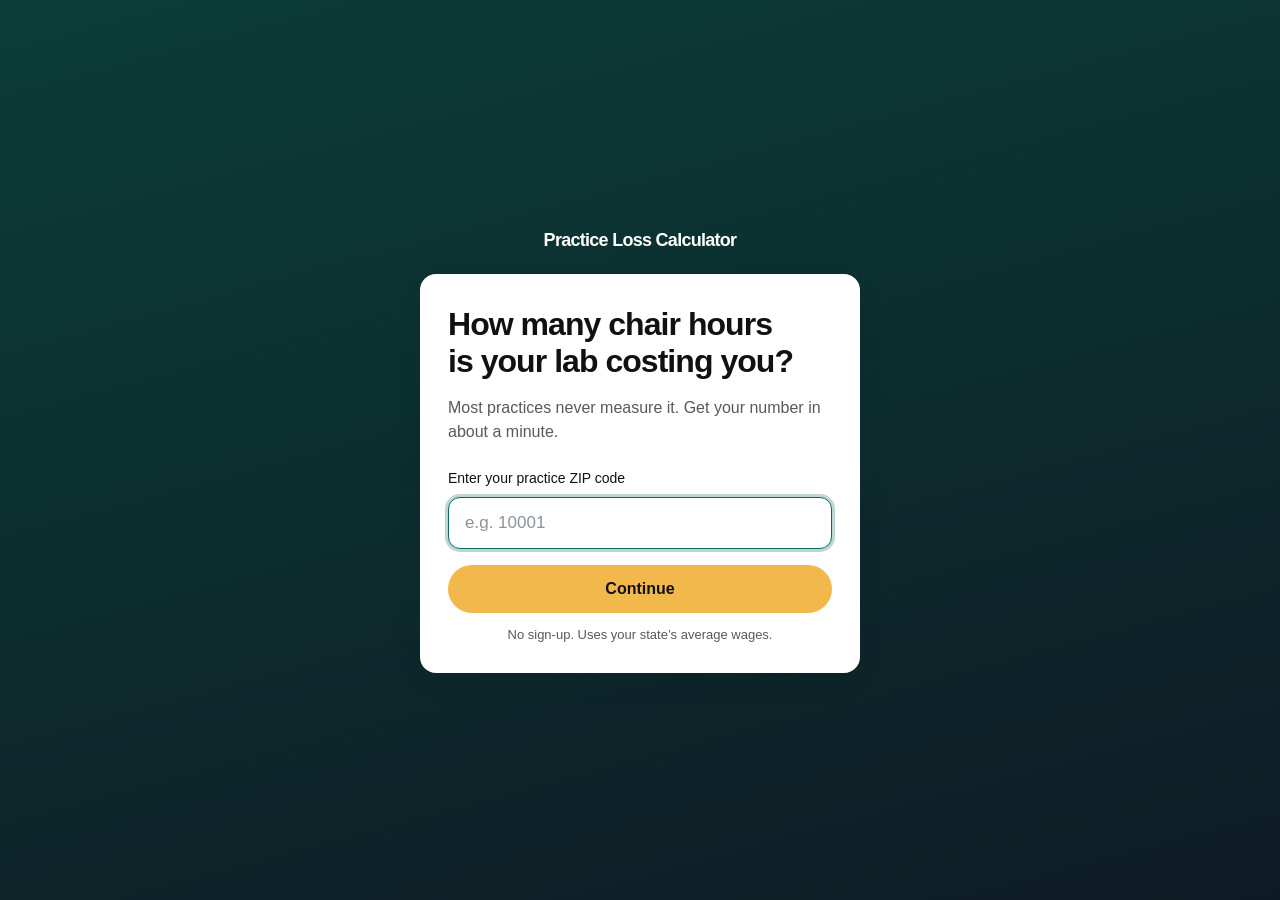
==== commit e2dabdf9: "Remove Dandy branding; general practice loss calculator" ====
--- a/index.html
+++ b/index.html
@@ -22,7 +22,7 @@
 </head>
 <body>
 <main class="gate">
-  <a class="wordmark" href="index.html">Dandy</a>
+  <a class="wordmark" href="index.html">Practice Loss Calculator</a>
   <div class="gate-card">
     <h1>How many chair hours is your lab costing you?</h1>
     <p class="lead">Most practices never measure it. Get your number in about a minute.</p>
--- a/css/styles.css
+++ b/css/styles.css
@@ -134,7 +134,7 @@
 .hbar-row b { font-size: 15px; font-variant-numeric: tabular-nums; }
 .track { height: 8px; background: #e4e4e0; border-radius: 99px; overflow: hidden; }
 .track i { display: block; height: 100%; width: 0; background: var(--accent); border-radius: 99px; }
-.hbar-row:last-child .track i { background: #111; }
+.hbar-row:last-child .track i { background: #f2b84b; }
 .actions { display: flex; flex-wrap: wrap; gap: 8px 20px; margin-top: 20px; }
 .sr { position: absolute; width: 1px; height: 1px; padding: 0; margin: -1px; overflow: hidden; clip: rect(0,0,0,0); white-space: nowrap; border: 0; }
 .sticky-total { display: none; }
@@ -268,6 +268,12 @@
 .chips { display: flex; flex-wrap: wrap; gap: 8px 16px; }
 .text-btn, .chip { background: none; color: var(--muted); font-size: 13px; padding: 8px 0; min-height: 44px; }
 .text-btn { text-decoration: underline; text-underline-offset: 3px; cursor: pointer; }
+a.source-pill {
+  display: inline-flex; align-items: center; margin-left: 8px; padding: 2px 8px;
+  border-radius: 999px; background: #e6f3f1; color: #0e6b62; font-size: 12px;
+  font-weight: 600; letter-spacing: 0; text-decoration: none; vertical-align: middle;
+}
+a.source-pill:hover { text-decoration: underline; }
 .delta { margin-top: 32px; }
 .delta-num { font-size: 28px; margin: 8px 0; font-variant-numeric: tabular-nums; }
 .stats { display: grid; grid-template-columns: 1fr 1fr; gap: 16px; margin-top: 16px; }
@@ -304,6 +310,8 @@
 .band-top .big { color: #fff; font-size: clamp(64px, 10vw, 92px); }
 .band-top .pace { color: rgba(255,255,255,.9); max-width: 28em; margin-left: auto; margin-right: auto; }
 .band-top .substats p { background: rgba(255,255,255,.14); color: #fff; }
+.band-top .substats b { color: #fff; }
+.band-top .substats span { color: rgba(255,255,255,.75); }
 .band-top .wage-pill { background: rgba(255,255,255,.12); color: #fff; box-shadow: none; }
 .band-top .wage-pill a { color: #f2b84b; }
 .band-top .staff-line { color: rgba(255,255,255,.78); }
@@ -314,7 +322,8 @@
 }
 .wage-pill a { color: var(--accent); text-decoration: none; font-weight: 600; }
 .staff-line { margin-top: 10px; color: var(--muted); font-size: 13px; min-height: 1.4em; }
-.stage.overlap { margin-top: -52px; position: relative; }
+.calc-page #calculator { padding-top: 0; }
+.stage.overlap { margin-top: -48px; padding-top: 0; position: relative; }
 .recover { text-align: center; font-size: 16px; }
 .recover { background: #f2b84b; color: #111; border-radius: 12px; padding: 12px 16px; font-weight: 600; }
 .stage { max-width: 720px; margin: 0 auto; padding: 16px 20px 8px; display: grid; gap: 20px; }
